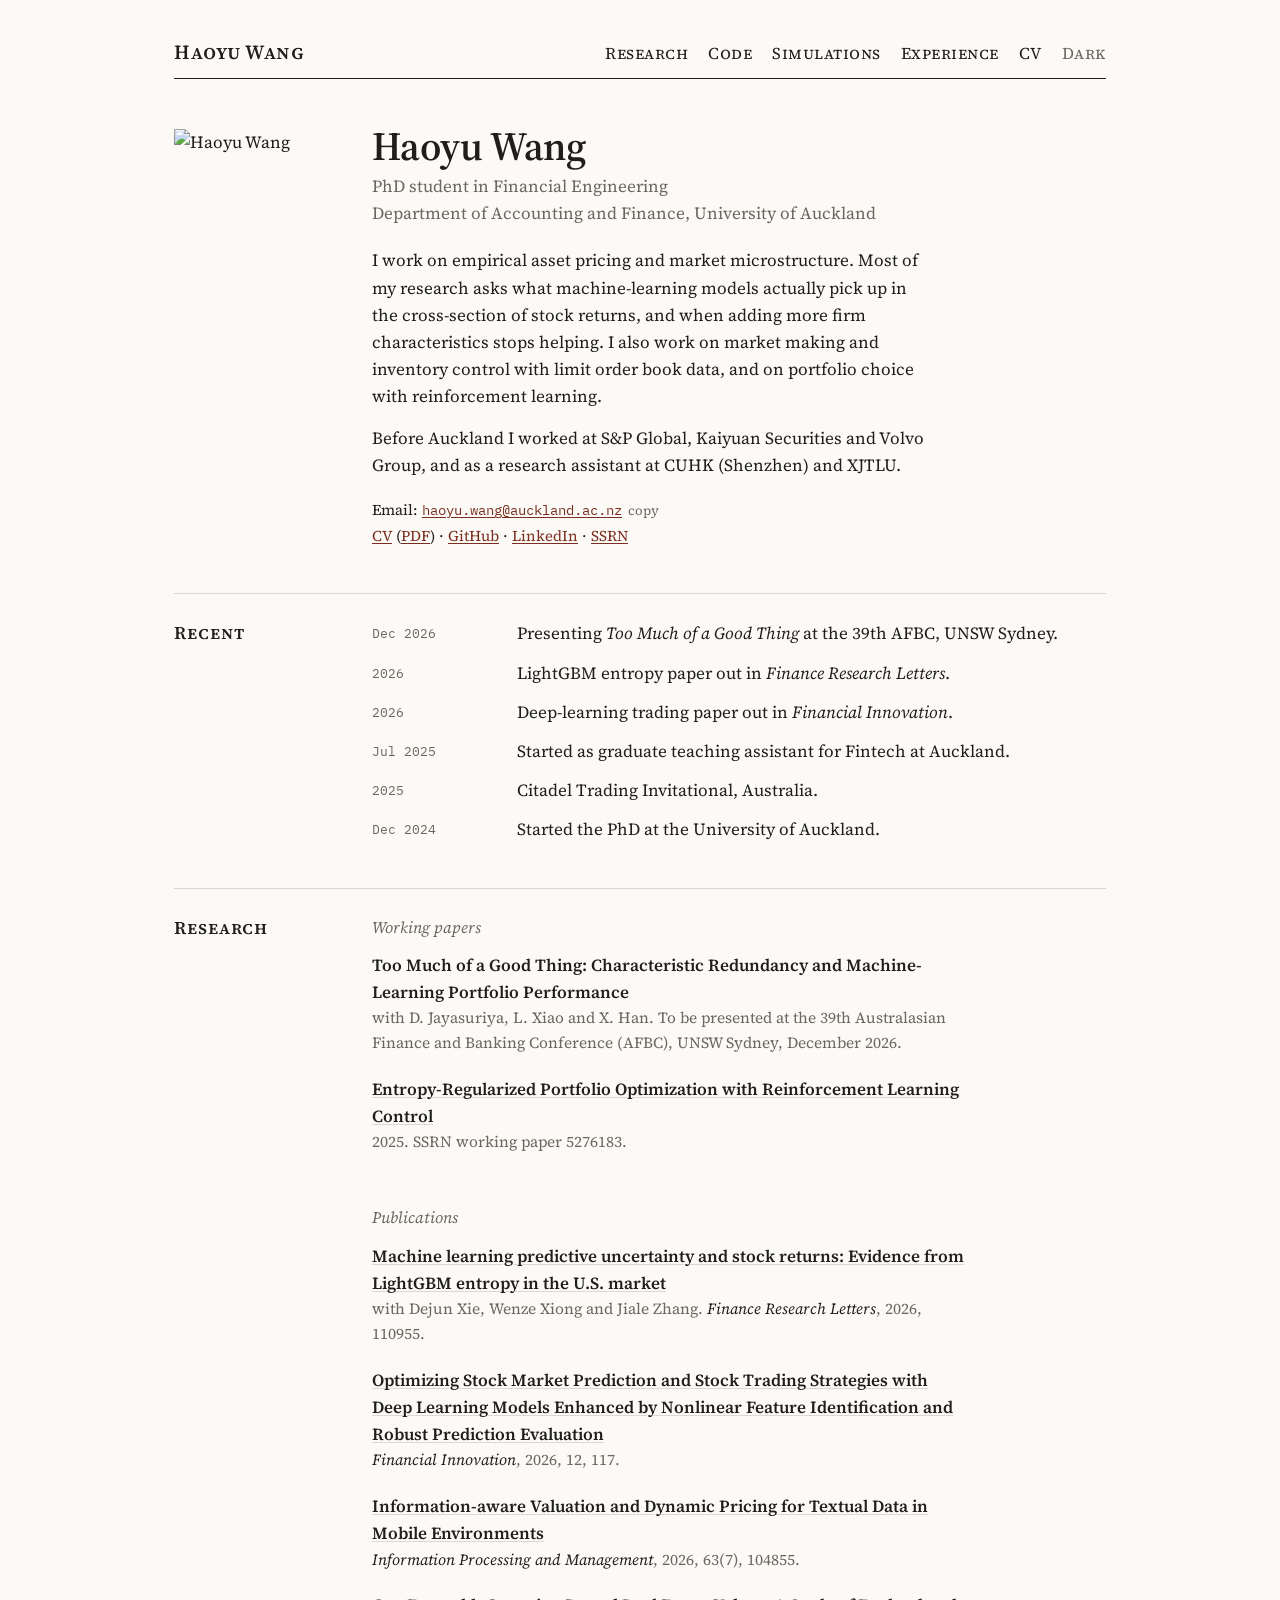
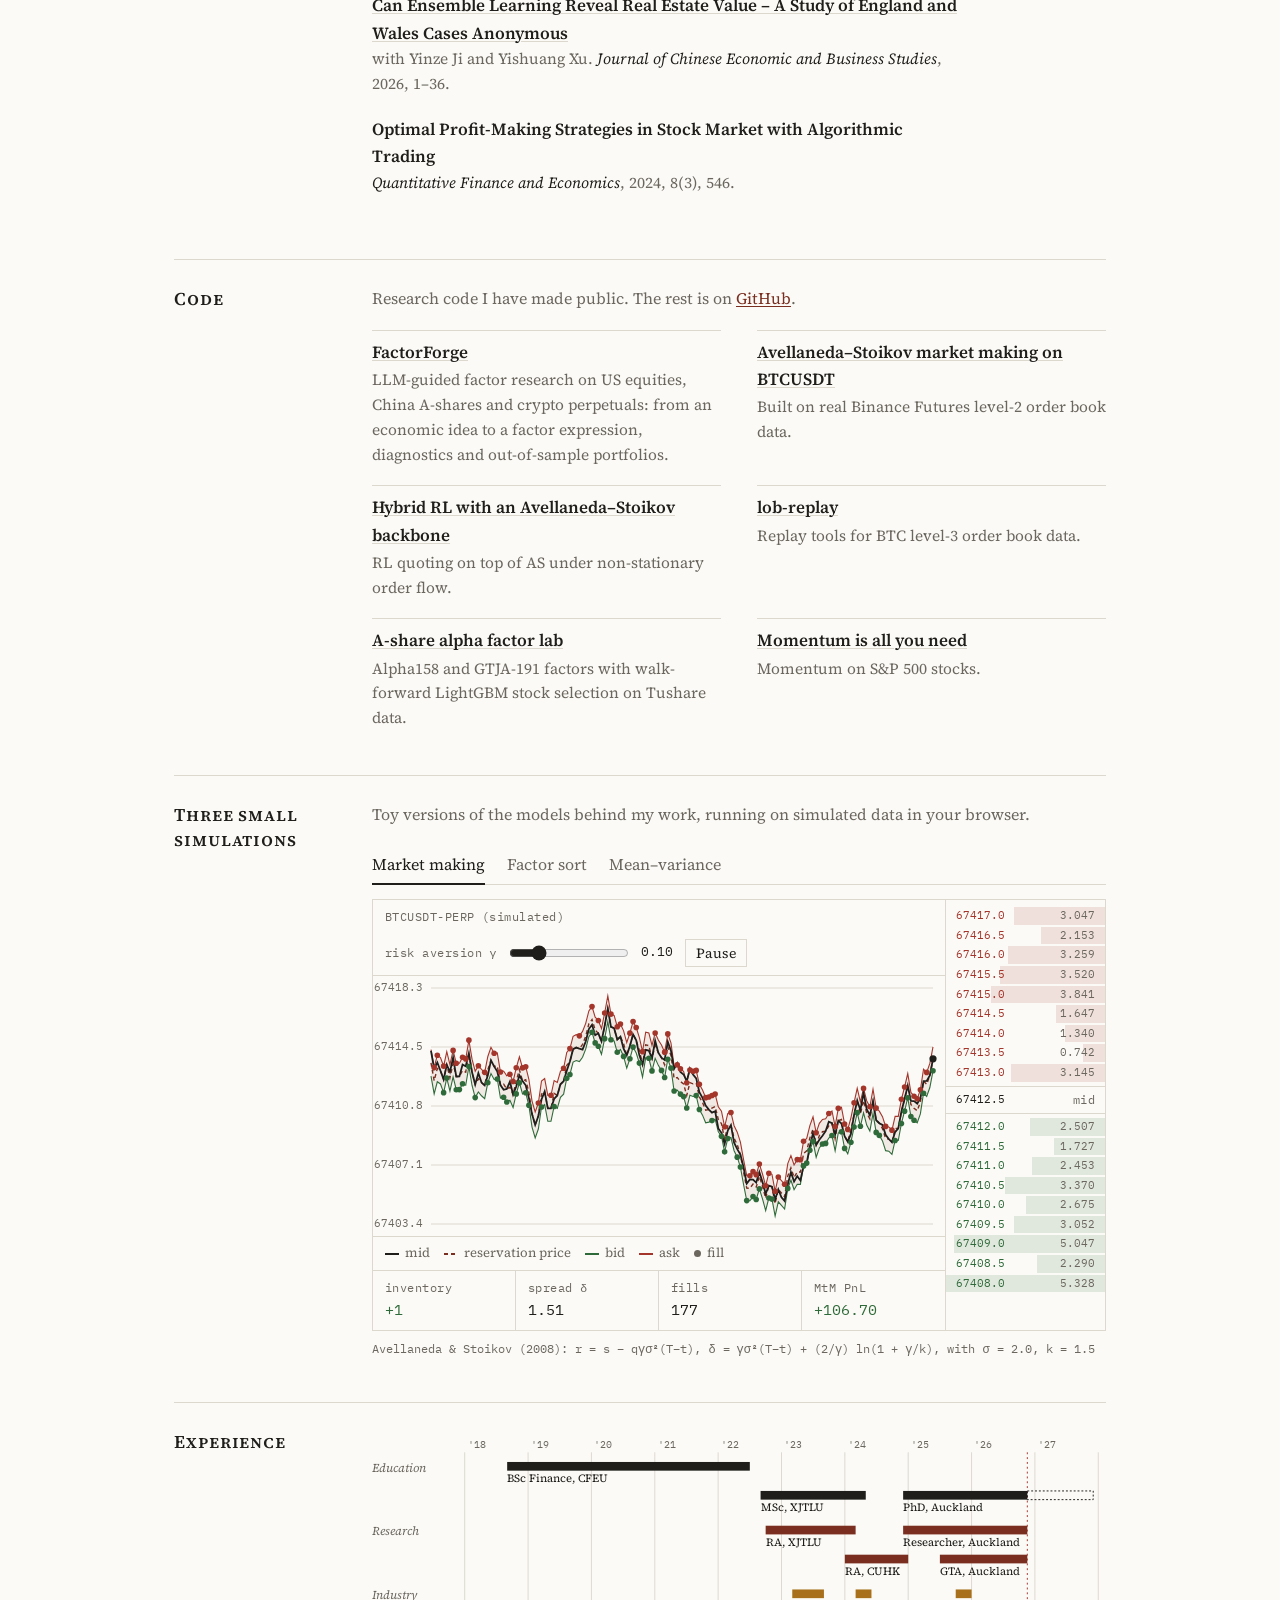
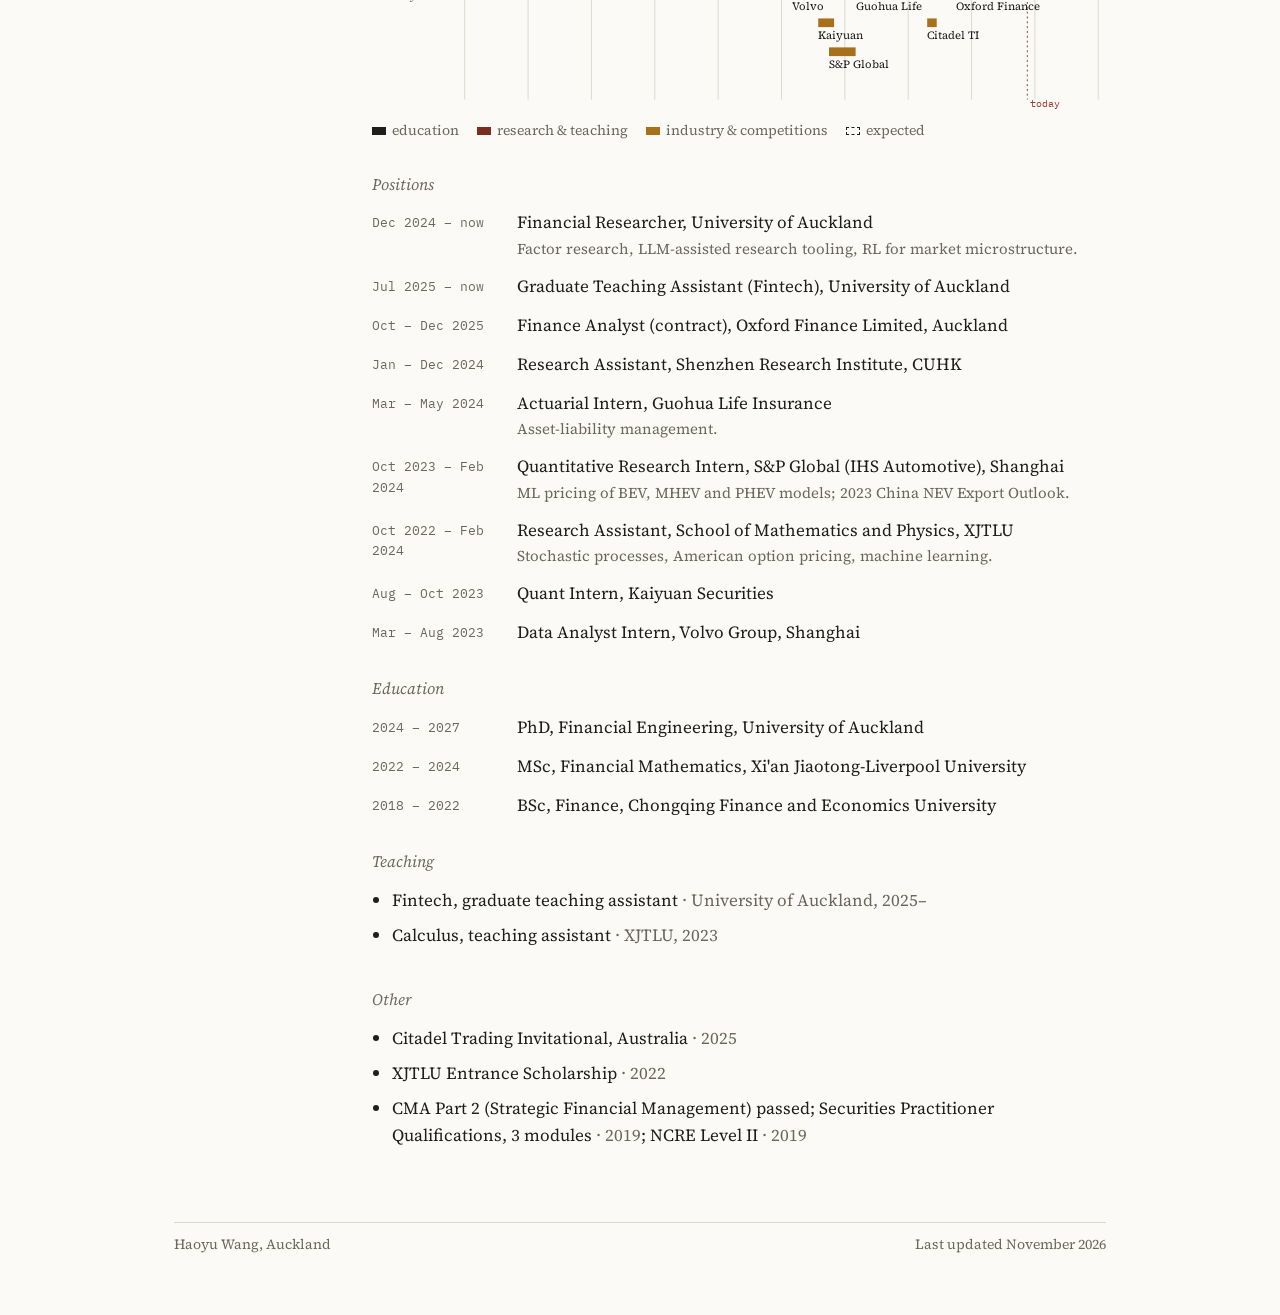
==== index.html @ 70a0cc82 "Margin-heading layout, Recent section and refined typography Co-Authored-By: Claude Opus 5.5 <norepl" ====
<!doctype html>
<html lang="en">
<head>
<meta charset="utf-8">
<meta name="viewport" content="width=device-width, initial-scale=1">
<title>Haoyu Wang</title>
<meta name="description" content="Haoyu Wang, PhD student in Financial Engineering at the University of Auckland. Machine-learning asset pricing, factor research, portfolio optimisation and market microstructure.">
<meta property="og:title" content="Haoyu Wang">
<meta property="og:description" content="PhD student in Financial Engineering, University of Auckland.">
<meta property="og:image" content="avatar.jpg">
<link rel="icon" href="avatar.jpg">
<link rel="preconnect" href="https://fonts.googleapis.com">
<link rel="stylesheet" href="https://fonts.googleapis.com/css2?family=Source+Serif+4:ital,opsz,wght@0,8..60,400;0,8..60,600;1,8..60,400&family=IBM+Plex+Mono:wght@400&display=swap">
<style>
:root{
  --bg:#fbfaf6; --paper:#fbfaf6; --ink:#1f1e1b; --muted:#6b675f; --rule:#dcd8ce;
  --link:#7a2e1f; --accent:#7a2e1f; --accent-soft:#f1e9e2; --warm:#a8701a;
  --pos:#2f6b3a; --neg:#a3352b; --heat0:#ece8df; --heat1:#c9b9a6; --panel:#f4f1ea;
  --serif:"Source Serif 4",Georgia,"Times New Roman",serif;
  --mono:"IBM Plex Mono",ui-monospace,Menlo,Consolas,monospace;
}
@media (prefers-color-scheme:dark){:root:not([data-theme="light"]){
  --bg:#1a1917; --paper:#1a1917; --ink:#e8e4da; --muted:#a19c91; --rule:#3a3732;
  --link:#e3a088; --accent:#e3a088; --accent-soft:#2c2420; --warm:#d9a85a;
  --pos:#8cc79a; --neg:#e58a7f; --heat0:#2a2824; --heat1:#5b4e43; --panel:#211f1c; color-scheme:dark}}
:root[data-theme="dark"]{
  --bg:#1a1917; --paper:#1a1917; --ink:#e8e4da; --muted:#a19c91; --rule:#3a3732;
  --link:#e3a088; --accent:#e3a088; --accent-soft:#2c2420; --warm:#d9a85a;
  --pos:#8cc79a; --neg:#e58a7f; --heat0:#2a2824; --heat1:#5b4e43; --panel:#211f1c; color-scheme:dark}

*{box-sizing:border-box}
html{-webkit-text-size-adjust:100%}
body{margin:0;background:var(--bg);color:var(--ink);font:17px/1.6 var(--serif)}
a{color:var(--link);text-decoration:underline;text-decoration-thickness:1px;text-underline-offset:2px}
a:hover{text-decoration-thickness:2px}
a:focus-visible,button:focus-visible,input:focus-visible{outline:2px solid var(--link);outline-offset:2px}
.page{max-width:980px;margin:0 auto;padding:36px 24px 60px}

/* two-column rhythm: heading in the left margin, content on the right */
.about,main>section{display:grid;grid-template-columns:150px minmax(0,1fr);column-gap:48px;align-items:start}
main>section>*{grid-column:2}
main>section>h2{grid-column:1;grid-row:1/span 40;position:sticky;top:24px}
main>section{margin-top:44px;padding-top:26px;border-top:1px solid var(--rule)}

/* header */
.mast{display:flex;justify-content:space-between;align-items:baseline;gap:16px;flex-wrap:wrap;border-bottom:1px solid var(--ink);padding-bottom:10px;font-variant:small-caps;letter-spacing:.03em}
.mast .name{font-size:20px;font-weight:600;color:var(--ink);text-decoration:none}
.mast nav{display:flex;gap:20px;flex-wrap:wrap;font-size:16.5px}
.mast nav a{color:var(--ink);text-decoration:none}
.mast nav a:hover{text-decoration:underline}
.mode{all:unset;cursor:pointer;font-size:16.5px;color:var(--muted)}
.mode:hover{color:var(--ink)}

/* about */
.about{margin-top:44px}
.about figure{margin:6px 0 0;grid-column:1;grid-row:1}
.about>div{grid-column:2}
.about h1{font-size:40px;font-weight:600;line-height:1.15;margin:0 0 4px;letter-spacing:-.005em}
.about .pos{margin:0 0 20px;color:var(--muted)}
.about p{margin:0 0 14px;max-width:62ch}
.about img{width:150px;height:186px;object-fit:cover;object-position:center 30%;display:block;filter:saturate(.9)}
.contact{font-size:15px;line-height:1.75;margin-top:18px}
.contact .mail{font-family:var(--mono);font-size:14px}
.copy{all:unset;cursor:pointer;font-size:13px;color:var(--muted);margin-left:6px}
.copy:hover{color:var(--ink);text-decoration:underline}

/* sections */
h2{font-size:18px;font-weight:600;font-variant:small-caps;letter-spacing:.05em;margin:0;line-height:1.4}
h3{font-size:16px;font-weight:400;margin:30px 0 12px;color:var(--muted);font-style:italic}
main>section>h2+h3{margin-top:0}

/* papers */
.papers{list-style:none;margin:0;padding:0}
.papers li{margin:0 0 20px;max-width:66ch}
.papers .ti{font-weight:600;color:var(--ink)}
.papers a.ti{text-decoration-color:var(--rule)}
.papers a.ti:hover{color:var(--link);text-decoration-color:currentColor}
.papers .meta{display:block;color:var(--muted);font-size:15.5px}
.papers .meta i{color:var(--ink)}

/* plain dated lists */
.dl{display:grid;grid-template-columns:125px minmax(0,1fr);column-gap:20px;row-gap:12px;margin:0}
.dl dt{font-family:var(--mono);font-size:13px;color:var(--muted);padding-top:4px}
.dl dd{margin:0}
.dl dd small{display:block;color:var(--muted);font-size:15px}

.plain{margin:0;padding-left:20px}
.plain li{margin-bottom:8px}
.plain li span{color:var(--muted)}
.repos{list-style:none;margin:0;padding:0;display:grid;grid-template-columns:repeat(2,minmax(0,1fr));gap:18px 36px}
.repos li{border-top:1px solid var(--rule);padding-top:8px}
.repos a{font-weight:600;color:var(--ink);text-decoration-color:var(--rule)}
.repos a:hover{color:var(--link);text-decoration-color:currentColor}
.repos span{display:block;color:var(--muted);font-size:15.5px;margin-top:2px}

/* demos */
.lead{margin:0 0 18px;color:var(--muted);font-size:16px}
.lbl{font-family:var(--mono);font-size:11.5px;letter-spacing:.04em;color:var(--muted)}
.mono{font-family:var(--mono);font-variant-numeric:tabular-nums}
.tabs{display:flex;gap:22px;margin-bottom:14px;border-bottom:1px solid var(--rule);flex-wrap:wrap}
.tabs button{all:unset;cursor:pointer;padding:6px 0;margin-bottom:-1px;font-size:16px;color:var(--muted);border-bottom:2px solid transparent}
.tabs button .lbl{display:none}
.tabs button[aria-selected="true"]{color:var(--ink);border-bottom-color:var(--ink)}
.tabs button:hover{color:var(--ink)}
.as{display:grid;grid-template-columns:minmax(0,1fr) 160px;border:1px solid var(--rule)}
.as.solo{grid-template-columns:minmax(0,1fr)}
.as-main{min-width:0;display:flex;flex-direction:column}
.as-top{display:flex;justify-content:space-between;align-items:center;gap:12px;flex-wrap:wrap;padding:8px 12px;border-bottom:1px solid var(--rule)}
.as-ctl{display:flex;align-items:center;gap:10px;flex-wrap:wrap}
.as-ctl input{accent-color:var(--ink);width:120px}
.as-ctl output{font-size:13px;min-width:34px}
.btn{all:unset;cursor:pointer;font-size:14px;padding:2px 10px;border:1px solid var(--rule)}
.btn:hover{border-color:var(--ink)}
#px,#mfc,#poc{display:block;width:100%;height:260px}
.as-key{display:flex;gap:14px;flex-wrap:wrap;padding:6px 12px;border-top:1px solid var(--rule);font-size:13px;color:var(--muted)}
.as-key i{display:inline-block;width:14px;height:2px;vertical-align:middle;margin-right:6px}
.as-key i.dash{background:repeating-linear-gradient(90deg,var(--accent) 0 4px,transparent 4px 7px)}
.as-key i.dot{width:7px;height:7px;border-radius:50%;background:var(--muted)}
.as-stats{display:grid;grid-template-columns:repeat(4,minmax(0,1fr));border-top:1px solid var(--rule)}
.as-stats div{padding:8px 12px;border-right:1px solid var(--rule);display:grid;gap:1px}
.as-stats div:last-child{border-right:0}
.as-stats b{font-size:15px;font-weight:400}
.as-book{border-left:1px solid var(--rule);font-family:var(--mono);font-size:11px;font-variant-numeric:tabular-nums;padding-block:6px}
.lvl{display:grid;grid-template-columns:1fr 1fr;padding:1px 10px;position:relative}
.lvl .bg{position:absolute;right:0;top:1px;bottom:1px;opacity:.13}
.lvl.a .p{color:var(--neg)}.lvl.a .bg{background:var(--neg)}
.lvl.b .p{color:var(--pos)}.lvl.b .bg{background:var(--pos)}
.lvl .p,.lvl .q{position:relative}.lvl .q{text-align:right;color:var(--muted)}
.bmid{display:flex;justify-content:space-between;padding:4px 10px;margin-block:3px;border-block:1px solid var(--rule)}
.wts{padding:10px;display:grid;gap:9px;align-content:start}
.wrow{display:grid;gap:3px}
.wrow .wl{display:flex;justify-content:space-between;font-size:11px}
.wrow .wl span:first-child{color:var(--muted)}
.wbar{position:relative;height:7px;background:var(--heat0)}
.wbar::before{content:"";position:absolute;left:50%;top:-2px;bottom:-2px;width:1px;background:var(--muted)}
.wbar i{position:absolute;top:0;bottom:0}
.as-eq{font-family:var(--mono);font-size:12px;color:var(--muted);margin:8px 0 0;overflow-x:auto;white-space:nowrap}

/* career timeline */
.tl-wrap{overflow-x:auto;margin:4px 0 0}
#gantt{display:block;width:100%;min-width:620px;height:auto}
#gantt text{font-family:var(--serif);font-size:12px;fill:var(--ink)}
#gantt .yr{font-family:var(--mono);font-size:10.5px;fill:var(--muted)}
#gantt .lane{font-size:12.5px;font-style:italic;fill:var(--muted)}
#gantt .bl{font-size:11.5px}
#gantt .g{stroke:var(--rule);stroke-width:1}
#gantt .now{stroke:var(--neg);stroke-width:1;stroke-dasharray:2 3}
#gantt .nowt{fill:var(--neg)}
#gantt .ant{fill:none;stroke:var(--ink);stroke-dasharray:2 2}
.tl-key{display:flex;gap:18px;flex-wrap:wrap;margin:6px 0 0;font-size:14px;color:var(--muted)}
.tl-key i{display:inline-block;width:14px;height:8px;margin-right:6px;vertical-align:0}
.tl-key i.ant{border:1px dashed var(--ink)}

footer{margin-top:64px;padding-top:10px;border-top:1px solid var(--rule);font-size:14px;color:var(--muted);display:flex;justify-content:space-between;gap:12px;flex-wrap:wrap}

@media (max-width:820px){
  .about,main>section{display:block}
  main>section>h2{position:static;margin-bottom:16px}
  .about{display:grid;grid-template-columns:minmax(0,1fr)}
  .about figure,.about>div{grid-column:1;grid-row:auto}
}
@media (max-width:640px){
  body{font-size:16.5px}
  .repos{grid-template-columns:minmax(0,1fr)}
  .page{padding:24px 16px 48px}
  .about{gap:18px;margin-top:28px}
  .about img{width:120px;height:146px}
  .about h1{font-size:31px}
  .dl{grid-template-columns:minmax(0,1fr);row-gap:2px}
  .dl dd{margin-bottom:12px}
  .as{grid-template-columns:minmax(0,1fr)}.as-book{display:none}
  .as-stats{grid-template-columns:repeat(2,minmax(0,1fr))}
  .as-stats div:nth-child(2){border-right:0}.as-stats div:nth-child(-n+2){border-bottom:1px solid var(--rule)}
  #px,#mfc,#poc{height:220px}
}
@media print{.mast nav,.mode,.copy,#demos{display:none}}
</style>
</head>
<body>
<div class="page">

<header class="mast">
  <a class="name" href="./">Haoyu Wang</a>
  <nav aria-label="Sections">
    <a href="#research">Research</a>
    <a href="#code">Code</a>
    <a href="#demos">Simulations</a>
    <a href="#experience">Experience</a>
    <a href="cv.html">CV</a>
    <button class="mode" id="theme-toggle" type="button">Dark</button>
  </nav>
</header>

<main>
<div class="about">
  <figure><img src="avatar.jpg" alt="Haoyu Wang" width="150" height="186"></figure>
  <div>
    <h1>Haoyu Wang</h1>
    <p class="pos">PhD student in Financial Engineering<br>Department of Accounting and Finance, University of Auckland</p>
    <p>I work on empirical asset pricing and market microstructure. Most of my research asks what machine-learning models actually pick up in the cross-section of stock returns, and when adding more firm characteristics stops helping. I also work on market making and inventory control with limit order book data, and on portfolio choice with reinforcement learning.</p>
    <p>Before Auckland I worked at S&amp;P Global, Kaiyuan Securities and Volvo Group, and as a research assistant at CUHK (Shenzhen) and XJTLU.</p>
    <div class="contact">
      Email: <a class="mail" id="mail" href="mailto:haoyu.wang@auckland.ac.nz">haoyu.wang@auckland.ac.nz</a><button class="copy" id="copy" type="button">copy</button><br>
      <a href="cv.html">CV</a> (<a href="Haoyu-Wang-CV.pdf">PDF</a>) &middot; <a href="https://github.com/Haoyu-tech">GitHub</a> &middot; <a href="https://www.linkedin.com/in/haoyu-wang-05a224350">LinkedIn</a> &middot; <a href="https://papers.ssrn.com/sol3/papers.cfm?abstract_id=5276183">SSRN</a>
    </div>
  </div>
</div>

<section id="recent">
  <h2>Recent</h2>
  <dl class="dl">
    <dt>Dec 2026</dt><dd>Presenting <i>Too Much of a Good Thing</i> at the 39th AFBC, UNSW Sydney.</dd>
    <dt>2026</dt><dd>LightGBM entropy paper out in <i>Finance Research Letters</i>.</dd>
    <dt>2026</dt><dd>Deep-learning trading paper out in <i>Financial Innovation</i>.</dd>
    <dt>Jul 2025</dt><dd>Started as graduate teaching assistant for Fintech at Auckland.</dd>
    <dt>2025</dt><dd>Citadel Trading Invitational, Australia.</dd>
    <dt>Dec 2024</dt><dd>Started the PhD at the University of Auckland.</dd>
  </dl>
</section>

<section id="research">
  <h2>Research</h2>

  <h3>Working papers</h3>
  <ul class="papers">
    <li><span class="ti">Too Much of a Good Thing: Characteristic Redundancy and Machine-Learning Portfolio Performance</span>
      <span class="meta">with D. Jayasuriya, L. Xiao and X. Han. To be presented at the 39th Australasian Finance and Banking Conference (AFBC), UNSW Sydney, December 2026.</span></li>
    <li><a class="ti" href="https://papers.ssrn.com/sol3/papers.cfm?abstract_id=5276183">Entropy-Regularized Portfolio Optimization with Reinforcement Learning Control</a>
      <span class="meta">2025. SSRN working paper 5276183.</span></li>
  </ul>

  <h3>Publications</h3>
  <ul class="papers">
    <li><a class="ti" href="https://doi.org/10.1016/j.frl.2026.110955">Machine learning predictive uncertainty and stock returns: Evidence from LightGBM entropy in the U.S. market</a>
      <span class="meta">with Dejun Xie, Wenze Xiong and Jiale Zhang. <i>Finance Research Letters</i>, 2026, 110955.</span></li>
    <li><a class="ti" href="https://doi.org/10.1186/s40854-026-00929-6">Optimizing Stock Market Prediction and Stock Trading Strategies with Deep Learning Models Enhanced by Nonlinear Feature Identification and Robust Prediction Evaluation</a>
      <span class="meta"><i>Financial Innovation</i>, 2026, 12, 117.</span></li>
    <li><a class="ti" href="https://doi.org/10.1016/j.ipm.2026.104855">Information-aware Valuation and Dynamic Pricing for Textual Data in Mobile Environments</a>
      <span class="meta"><i>Information Processing and Management</i>, 2026, 63(7), 104855.</span></li>
    <li><a class="ti" href="https://doi.org/10.1080/14765284.2026.2722767">Can Ensemble Learning Reveal Real Estate Value &ndash; A Study of England and Wales Cases Anonymous</a>
      <span class="meta">with Yinze Ji and Yishuang Xu. <i>Journal of Chinese Economic and Business Studies</i>, 2026, 1&ndash;36.</span></li>
    <li><span class="ti">Optimal Profit-Making Strategies in Stock Market with Algorithmic Trading</span>
      <span class="meta"><i>Quantitative Finance and Economics</i>, 2024, 8(3), 546.</span></li>
  </ul>
</section>

<section id="code">
  <h2>Code</h2>
  <p class="lead">Research code I have made public. The rest is on <a href="https://github.com/Haoyu-tech?tab=repositories">GitHub</a>.</p>
  <ul class="repos">
    <li><a href="https://github.com/Haoyu-tech/FactorForge-LLM-Factor-generation">FactorForge</a> <span>LLM-guided factor research on US equities, China A-shares and crypto perpetuals: from an economic idea to a factor expression, diagnostics and out-of-sample portfolios.</span></li>
    <li><a href="https://github.com/Haoyu-tech/An-Avellaneda-Stoikov-market-making-research-project-built-on-real-Binance-Futures-BTCUSDT-L2-data.">Avellaneda&ndash;Stoikov market making on BTCUSDT</a> <span>Built on real Binance Futures level-2 order book data.</span></li>
    <li><a href="https://github.com/Haoyu-tech/Hybrid-Reinforcement-Learning-with-an-Avellaneda--Stoikov-Backbone">Hybrid RL with an Avellaneda&ndash;Stoikov backbone</a> <span>RL quoting on top of AS under non-stationary order flow.</span></li>
    <li><a href="https://github.com/Haoyu-tech/lob-replay">lob-replay</a> <span>Replay tools for BTC level-3 order book data.</span></li>
    <li><a href="https://github.com/Haoyu-tech/astock-alpha-factor-lab">A-share alpha factor lab</a> <span>Alpha158 and GTJA-191 factors with walk-forward LightGBM stock selection on Tushare data.</span></li>
    <li><a href="https://github.com/Haoyu-tech/Momentum-is-all-you-need">Momentum is all you need</a> <span>Momentum on S&amp;P 500 stocks.</span></li>
  </ul>
</section>

<section id="demos">
  <h2>Three small simulations</h2>
  <p class="lead">Toy versions of the models behind my work, running on simulated data in your browser.</p>
  <div class="tabs" role="tablist" aria-label="Simulations">
    <button role="tab" id="tab-hf" aria-controls="tp-hf" aria-selected="true" type="button"><span class="lbl">HF</span>Market making</button>
    <button role="tab" id="tab-mf" aria-controls="tp-mf" aria-selected="false" type="button"><span class="lbl">MF</span>Factor sort</button>
    <button role="tab" id="tab-po" aria-controls="tp-po" aria-selected="false" type="button"><span class="lbl">PO</span>Mean&ndash;variance</button>
  </div>

  <div class="tabpane" id="tp-hf" role="tabpanel" aria-labelledby="tab-hf">
    <div class="as">
      <div class="as-main">
        <div class="as-top">
          <span class="lbl">BTCUSDT-PERP (simulated)</span>
          <div class="as-ctl">
            <label for="gam" class="lbl">risk aversion &gamma;</label>
            <input type="range" id="gam" min="0.02" max="0.4" step="0.01" value="0.10">
            <output id="gamv" class="mono">0.10</output>
            <button class="btn" id="pause" type="button">Pause</button>
          </div>
        </div>
        <canvas id="px" aria-label="Simulated mid price with reservation price and bid and ask quotes"></canvas>
        <div class="as-key">
          <span><i style="background:var(--ink)"></i>mid</span>
          <span><i class="dash"></i>reservation price</span>
          <span><i style="background:var(--pos)"></i>bid</span>
          <span><i style="background:var(--neg)"></i>ask</span>
          <span><i class="dot"></i>fill</span>
        </div>
        <div class="as-stats">
          <div><span class="lbl">inventory</span><b class="mono" id="sq">0</b></div>
          <div><span class="lbl">spread &delta;</span><b class="mono" id="ss">0.00</b></div>
          <div><span class="lbl">fills</span><b class="mono" id="sf">0</b></div>
          <div><span class="lbl">MtM PnL</span><b class="mono" id="sp">0.00</b></div>
        </div>
      </div>
      <div class="as-book" id="book" aria-label="Simulated order book"></div>
    </div>
    <p class="as-eq">Avellaneda &amp; Stoikov (2008): r = s &minus; q&gamma;&sigma;&sup2;(T&minus;t), &delta; = &gamma;&sigma;&sup2;(T&minus;t) + (2/&gamma;) ln(1 + &gamma;/k), with &sigma; = 2.0, k = 1.5</p>
  </div>

  <div class="tabpane" id="tp-mf" role="tabpanel" aria-labelledby="tab-mf" hidden>
    <div class="as solo">
      <div class="as-main">
        <div class="as-top">
          <span class="lbl">monthly quintile sort, 20 years (simulated)</span>
          <div class="as-ctl">
            <label for="ic" class="lbl">signal IC</label>
            <input type="range" id="ic" min="0" max="0.10" step="0.005" value="0.04">
            <output id="icv" class="mono">0.040</output>
            <button class="btn" id="resim" type="button">Redraw</button>
          </div>
        </div>
        <canvas id="mfc" aria-label="Cumulative returns of five quintile portfolios and the long-short spread"></canvas>
        <div class="as-key" id="mfkey"></div>
        <div class="as-stats">
          <div><span class="lbl">L/S ann. return</span><b class="mono" id="m1">&ndash;</b></div>
          <div><span class="lbl">L/S Sharpe</span><b class="mono" id="m2">&ndash;</b></div>
          <div><span class="lbl">L/S max DD</span><b class="mono" id="m3">&ndash;</b></div>
          <div><span class="lbl">monotone</span><b class="mono" id="m4">&ndash;</b></div>
        </div>
      </div>
    </div>
    <p class="as-eq">Sort on the signal each month, long Q5, short Q1, rebalance monthly.</p>
  </div>

  <div class="tabpane" id="tp-po" role="tabpanel" aria-labelledby="tab-po" hidden>
    <div class="as">
      <div class="as-main">
        <div class="as-top">
          <span class="lbl">six assets, illustrative inputs</span>
          <div class="as-ctl">
            <label for="lam" class="lbl">risk aversion &lambda;</label>
            <input type="range" id="lam" min="1" max="20" step="0.5" value="5">
            <output id="lamv" class="mono">5.0</output>
          </div>
        </div>
        <canvas id="poc" aria-label="Efficient frontier, random portfolios, minimum-variance, tangency and chosen portfolio"></canvas>
        <div class="as-key">
          <span><i class="dot" style="background:var(--heat1)"></i>random long-only</span>
          <span><i style="background:var(--accent)"></i>frontier</span>
          <span><i class="dash"></i>CML</span>
          <span><i class="dot" style="background:var(--ink)"></i>GMV</span>
          <span><i class="dot" style="background:var(--pos)"></i>max Sharpe</span>
          <span><i class="dot" style="background:var(--warm)"></i>chosen &lambda;</span>
        </div>
        <div class="as-stats">
          <div><span class="lbl">exp. return</span><b class="mono" id="p1">&ndash;</b></div>
          <div><span class="lbl">volatility</span><b class="mono" id="p2">&ndash;</b></div>
          <div><span class="lbl">Sharpe (rf 2%)</span><b class="mono" id="p3">&ndash;</b></div>
          <div><span class="lbl">gross lev.</span><b class="mono" id="p4">&ndash;</b></div>
        </div>
      </div>
      <div class="as-book wts" id="wts" aria-label="Portfolio weights"></div>
    </div>
    <p class="as-eq">max w&prime;&mu; &minus; (&lambda;/2) w&prime;&Sigma;w subject to 1&prime;w = 1</p>
  </div>
</section>

<section id="experience">
  <h2>Experience</h2>
  <div class="tl-wrap"><svg id="gantt" viewBox="0 0 760 290" role="img" aria-label="Timeline of education, research and industry positions, 2018 to 2027"></svg></div>
  <p class="tl-key"><span><i style="background:var(--ink)"></i>education</span><span><i style="background:var(--accent)"></i>research &amp; teaching</span><span><i style="background:var(--warm)"></i>industry &amp; competitions</span><span><i class="ant"></i>expected</span></p>
  <script>
  (function(){
    var svg=document.getElementById('gantt'),NS='http://www.w3.org/2000/svg';
    var x0=96,x1=752,top=26,Y0=2018,Y1=2028,NOW=2026.88;
    var X=function(y){return x0+(x1-x0)*(y-Y0)/(Y1-Y0)};
    var lanes=[
      ['Education','var(--ink)',[
        [[2018.67,2022.5,'BSc Finance, CFEU']],
        [[2022.67,2024.33,'MSc, XJTLU'],[2024.92,NOW,'PhD, Auckland'],[NOW,2027.92,'',1]]]],
      ['Research','var(--accent)',[
        [[2022.75,2024.17,'RA, XJTLU'],[2024.92,NOW,'Researcher, Auckland']],
        [[2024.0,2025.0,'RA, CUHK'],[2025.5,NOW,'GTA, Auckland']]]],
      ['Industry','var(--warm)',[
        [[2023.17,2023.67,'Volvo'],[2024.17,2024.42,'Guohua Life'],[2025.75,2026.0,'Oxford Finance']],
        [[2023.58,2023.83,'Kaiyuan'],[2025.3,2025.45,'Citadel TI']],
        [[2023.75,2024.17,'S&P Global']]]]
    ];
    function el(t,a,txt){var e=document.createElementNS(NS,t);for(var k in a)e.setAttribute(k,a[k]);if(txt)e.textContent=txt;svg.appendChild(e);return e}
    var bottom=284;
    for(var y=Y0;y<=Y1;y++){el('line',{x1:X(y),x2:X(y),y1:top-6,y2:bottom-8,'class':'g'});if(y<Y1)el('text',{x:X(y)+3,y:top-10,'class':'yr'},"'"+String(y).slice(2))}
    el('line',{x1:X(NOW),x2:X(NOW),y1:top-6,y2:bottom-8,'class':'now'});
    el('text',{x:X(NOW)+3,y:bottom,'class':'yr nowt'},'today');
    var row=top,rh=24,bh=9;
    lanes.forEach(function(l){
      el('text',{x:0,y:row+14,'class':'lane'},l[0]);
      l[2].forEach(function(r){
        r.forEach(function(b){
          var w=Math.max(4,X(b[1])-X(b[0]));
          if(b[3])el('rect',{x:X(b[0]),y:row+4,width:w,height:bh,'class':'ant'});
          else el('rect',{x:X(b[0]),y:row+4,width:w,height:bh,style:'fill:'+l[1]});
          if(b[2])el('text',{x:X(b[0]),y:row+bh+16,'class':'bl'},b[2]);
        });
        row+=rh+6;
      });
      row+=6;
    });
    var w=svg.parentNode;w.scrollLeft=w.scrollWidth;
  })();
  </script>
  <h3>Positions</h3>
  <dl class="dl">
    <dt>Dec 2024 &ndash; now</dt><dd>Financial Researcher, University of Auckland<small>Factor research, LLM-assisted research tooling, RL for market microstructure.</small></dd>
    <dt>Jul 2025 &ndash; now</dt><dd>Graduate Teaching Assistant (Fintech), University of Auckland</dd>
    <dt>Oct &ndash; Dec 2025</dt><dd>Finance Analyst (contract), Oxford Finance Limited, Auckland</dd>
    <dt>Jan &ndash; Dec 2024</dt><dd>Research Assistant, Shenzhen Research Institute, CUHK</dd>
    <dt>Mar &ndash; May 2024</dt><dd>Actuarial Intern, Guohua Life Insurance<small>Asset-liability management.</small></dd>
    <dt>Oct 2023 &ndash; Feb 2024</dt><dd>Quantitative Research Intern, S&amp;P Global (IHS Automotive), Shanghai<small>ML pricing of BEV, MHEV and PHEV models; 2023 China NEV Export Outlook.</small></dd>
    <dt>Oct 2022 &ndash; Feb 2024</dt><dd>Research Assistant, School of Mathematics and Physics, XJTLU<small>Stochastic processes, American option pricing, machine learning.</small></dd>
    <dt>Aug &ndash; Oct 2023</dt><dd>Quant Intern, Kaiyuan Securities</dd>
    <dt>Mar &ndash; Aug 2023</dt><dd>Data Analyst Intern, Volvo Group, Shanghai</dd>
  </dl>

  <h3>Education</h3>
  <dl class="dl">
    <dt>2024 &ndash; 2027</dt><dd>PhD, Financial Engineering, University of Auckland</dd>
    <dt>2022 &ndash; 2024</dt><dd>MSc, Financial Mathematics, Xi'an Jiaotong-Liverpool University</dd>
    <dt>2018 &ndash; 2022</dt><dd>BSc, Finance, Chongqing Finance and Economics University</dd>
  </dl>

  <h3>Teaching</h3>
  <ul class="plain">
    <li>Fintech, graduate teaching assistant <span>&middot; University of Auckland, 2025&ndash;</span></li>
    <li>Calculus, teaching assistant <span>&middot; XJTLU, 2023</span></li>
  </ul>

  <h3>Other</h3>
  <ul class="plain">
    <li>Citadel Trading Invitational, Australia <span>&middot; 2025</span></li>
    <li>XJTLU Entrance Scholarship <span>&middot; 2022</span></li>
    <li>CMA Part 2 (Strategic Financial Management) passed; Securities Practitioner Qualifications, 3 modules <span>&middot; 2019</span>; NCRE Level II <span>&middot; 2019</span></li>
  </ul>
</section>
</main>

<footer><span>Haoyu Wang, Auckland</span><span>Last updated November 2026</span></footer>
</div>

<script>
(function(){
  var root=document.documentElement,b=document.getElementById('theme-toggle'),saved;
  try{saved=localStorage.getItem('haoyu-theme')}catch(e){}
  function apply(m){root.dataset.theme=m;b.textContent=m==='dark'?'Light':'Dark';b.setAttribute('aria-label','Switch to '+(m==='dark'?'light':'dark')+' mode')}
  apply(saved==='dark'||saved==='light'?saved:(matchMedia('(prefers-color-scheme: dark)').matches?'dark':'light'));
  b.addEventListener('click',function(){var n=root.dataset.theme==='dark'?'light':'dark';apply(n);try{localStorage.setItem('haoyu-theme',n)}catch(e){}});
})();
</script>
<script>
(function(){
  /* ---------- Avellaneda–Stoikov demo ---------- */
  (function(){
    const cv=document.getElementById('px'),ctx=cv.getContext('2d');
    const root=document.documentElement;
    const tok=n=>getComputedStyle(root).getPropertyValue(n).trim();
    const reduce=matchMedia('(prefers-reduced-motion: reduce)').matches;
    const N=160,sigma=2.0,k=1.5,tick=0.5;
    let gamma=0.10,mid=[],r=[],b=[],a=[],fills=[],q=0,cash=0,nf=0,t=0,s=67420.5,last={delta:0},paused=false;
    function step(){
      s+=(Math.random()-0.5)*sigma*1.2;
      const tau=1-((t%400)/400);
      const res=s-q*gamma*sigma*sigma*tau;
      const delta=gamma*sigma*sigma*tau+(2/gamma)*Math.log(1+gamma/k);
      const bid=res-delta/2,ask=res+delta/2;
      if(Math.random()<0.9*Math.exp(-k*Math.max(0,s-bid)/2)){q++;cash-=bid;nf++;fills.push({i:t,p:bid,side:'b'})}
      if(Math.random()<0.9*Math.exp(-k*Math.max(0,ask-s)/2)){q--;cash+=ask;nf++;fills.push({i:t,p:ask,side:'a'})}
      mid.push(s);r.push(res);b.push(bid);a.push(ask);
      if(mid.length>N){mid.shift();r.shift();b.shift();a.shift()}
      fills=fills.filter(f=>t-f.i<N);t++;last={delta};
    }
    function size(){const d=devicePixelRatio||1;cv.width=cv.clientWidth*d;cv.height=cv.clientHeight*d;ctx.setTransform(d,0,0,d,0,0)}
    function draw(){
      const C={ink:tok('--ink'),muted:tok('--muted'),rule:tok('--rule'),acc:tok('--accent'),pos:tok('--pos'),neg:tok('--neg')};
      const w=cv.clientWidth,h=cv.clientHeight,pl=58,pr=12,pt=12,pb=12;
      ctx.clearRect(0,0,w,h);
      const all=b.concat(a);const lo=Math.min(...all)-0.5,hi=Math.max(...all)+0.5;
      const X=i=>pl+(w-pl-pr)*i/(N-1),Y=v=>h-pb-(h-pt-pb)*(v-lo)/(hi-lo);
      ctx.font='10.5px "IBM Plex Mono",monospace';ctx.textAlign='right';ctx.textBaseline='middle';
      for(let g=0;g<=4;g++){const v=lo+(hi-lo)*g/4,y=Y(v);ctx.strokeStyle=C.rule;ctx.lineWidth=1;ctx.beginPath();ctx.moveTo(pl,y);ctx.lineTo(w-pr,y);ctx.stroke();ctx.fillStyle=C.muted;ctx.fillText(v.toFixed(1),pl-8,y)}
      const off=N-mid.length;
      ctx.beginPath();b.forEach((v,i)=>{const x=X(i+off),y=Y(v);i?ctx.lineTo(x,y):ctx.moveTo(x,y)});
      for(let i=a.length-1;i>=0;i--)ctx.lineTo(X(i+off),Y(a[i]));
      ctx.closePath();ctx.globalAlpha=.08;ctx.fillStyle=C.acc;ctx.fill();ctx.globalAlpha=1;
      const line=(arr,col,wd,dash)=>{ctx.beginPath();ctx.setLineDash(dash||[]);ctx.strokeStyle=col;ctx.lineWidth=wd;arr.forEach((v,i)=>{const x=X(i+off),y=Y(v);i?ctx.lineTo(x,y):ctx.moveTo(x,y)});ctx.stroke();ctx.setLineDash([])};
      line(b,C.pos,1.1);line(a,C.neg,1.1);line(r,C.acc,1.4,[4,3]);line(mid,C.ink,1.8);
      const start=t-mid.length;
      fills.forEach(f=>{const i=f.i-start;if(i<0)return;ctx.fillStyle=f.side==='b'?C.pos:C.neg;ctx.beginPath();ctx.arc(X(i+off),Y(f.p),2.8,0,7);ctx.fill()});
      ctx.fillStyle=C.ink;ctx.beginPath();ctx.arc(X(N-1),Y(mid[mid.length-1]),3.6,0,7);ctx.fill();
      const el=id=>document.getElementById(id);
      el('sq').textContent=(q>0?'+':'')+q;el('sq').style.color=q>0?C.pos:q<0?C.neg:C.ink;
      el('ss').textContent=last.delta.toFixed(2);el('sf').textContent=nf;
      const pnl=cash+q*mid[mid.length-1];el('sp').textContent=(pnl>=0?'+':'')+pnl.toFixed(2);el('sp').style.color=pnl>=0?C.pos:C.neg;
    }
    const book=document.getElementById('book');
    function drawBook(){
      const m=Math.round(mid[mid.length-1]/tick)*tick,L=9,rows=[];
      for(let i=L;i>=1;i--)rows.push(['a',m+i*tick,+(Math.random()*3.5+0.25*i).toFixed(3)]);
      const bv=[];for(let i=1;i<=L;i++)bv.push(['b',m-i*tick,+(Math.random()*3.5+0.25*i).toFixed(3)]);
      const mx=Math.max(...rows.concat(bv).map(x=>x[2]));
      const row=x=>`<div class="lvl ${x[0]}"><span class="bg" style="width:${(x[2]/mx*100).toFixed(0)}%"></span><span class="p">${x[1].toFixed(1)}</span><span class="q">${x[2].toFixed(3)}</span></div>`;
      book.innerHTML=rows.map(row).join('')+`<div class="bmid"><span>${m.toFixed(1)}</span><span class="lbl">mid</span></div>`+bv.map(row).join('');
    }
    for(let i=0;i<N;i++)step();
    size();draw();drawBook();
    addEventListener('resize',()=>{size();draw()});
    window.labRedraw=window.labRedraw||{};window.labRedraw.hf=()=>{size();draw()};
    matchMedia('(prefers-color-scheme: dark)').addEventListener('change',draw);
    new MutationObserver(draw).observe(root,{attributes:true,attributeFilter:['data-theme']});
    const g=document.getElementById('gam'),gv=document.getElementById('gamv');
    g.addEventListener('input',()=>{gamma=+g.value;gv.textContent=gamma.toFixed(2);if(paused||reduce){mid=[];r=[];b=[];a=[];fills=[];for(let i=0;i<N;i++)step();draw();drawBook()}});
    const pb=document.getElementById('pause');
    pb.addEventListener('click',()=>{paused=!paused;pb.textContent=paused?'Resume':'Pause'});
    if(reduce){paused=true;pb.textContent='Resume'}
    let n=0;setInterval(()=>{if(paused)return;step();draw();if(++n%3===0)drawBook()},180);
  })();

  /* ---------- shared helpers ---------- */
  const ROOT=document.documentElement;
  const TOK=n=>getComputedStyle(ROOT).getPropertyValue(n).trim();
  const REDUCE=matchMedia('(prefers-reduced-motion: reduce)').matches;
  const RN=()=>{let u=0,v=0;while(!u)u=Math.random();while(!v)v=Math.random();return Math.sqrt(-2*Math.log(u))*Math.cos(2*Math.PI*v)};
  const fit=cv=>{const c=cv.getContext('2d'),d=devicePixelRatio||1;cv.width=Math.max(1,cv.clientWidth*d);cv.height=Math.max(1,cv.clientHeight*d);c.setTransform(d,0,0,d,0,0);return c};
  const onTheme=fn=>{matchMedia('(prefers-color-scheme: dark)').addEventListener('change',fn);new MutationObserver(fn).observe(ROOT,{attributes:true,attributeFilter:['data-theme']})};
  const pct=(x,d=1)=>(x>=0?'+':'')+(x*100).toFixed(d)+'%';
  window.labRedraw=window.labRedraw||{};

  /* ---------- Cross-sectional factor (mid/low frequency) ---------- */
  (function(){
    const cv=document.getElementById('mfc');let ctx=fit(cv);
    const M=240;let ic=0.04,Q=[],LS=[],shown=0;
    function sim(){
      Q=[[],[],[],[],[]];LS=[];
      for(let t=0;t<M;t++){
        const m=0.007+0.045*RN(),f=ic*0.12+0.03*RN(),rs=[];
        for(let q=0;q<5;q++)rs.push(m+(q-2)/4*f+0.008*RN());
        rs.forEach((r,q)=>Q[q].push(r));LS.push(rs[4]-rs[0]);
      }
      shown=REDUCE?M:12;
    }
    const grow=arr=>{let g=1;const o=[1];for(let i=0;i<shown;i++){g*=1+arr[i];o.push(g)}return o};
    function draw(){
      const C={ink:TOK('--ink'),muted:TOK('--muted'),rule:TOK('--rule'),acc:TOK('--accent'),warm:TOK('--warm')};
      const w=cv.clientWidth,h=cv.clientHeight,pl=50,pr=14,pt=14,pb=26;if(!w)return;
      ctx.clearRect(0,0,w,h);
      const G=Q.map(grow),GL=grow(LS);
      const all=G.flat().concat(GL);const lo=Math.log(Math.min(...all)*0.95),hi=Math.log(Math.max(...all)*1.05);
      const X=i=>pl+(w-pl-pr)*i/M,Y=v=>h-pb-(h-pt-pb)*(Math.log(v)-lo)/(hi-lo);
      ctx.font='10.5px "IBM Plex Mono",monospace';ctx.lineWidth=1;
      ctx.textAlign='right';ctx.textBaseline='middle';
      [0.25,0.5,1,2,4,8,16].forEach(v=>{const lv=Math.log(v);if(lv<lo||lv>hi)return;const y=Y(v);ctx.strokeStyle=C.rule;ctx.beginPath();ctx.moveTo(pl,y);ctx.lineTo(w-pr,y);ctx.stroke();ctx.fillStyle=C.muted;ctx.fillText('$'+v,pl-8,y)});
      ctx.textAlign='center';ctx.textBaseline='top';
      for(let yr=0;yr<=20;yr+=5){const x=X(yr*12);ctx.fillStyle=C.muted;ctx.fillText('Y'+yr,x,h-pb+8)}
      const line=(arr,col,wd,al)=>{ctx.globalAlpha=al;ctx.strokeStyle=col;ctx.lineWidth=wd;ctx.beginPath();arr.forEach((v,i)=>{i?ctx.lineTo(X(i),Y(v)):ctx.moveTo(X(i),Y(v))});ctx.stroke();ctx.globalAlpha=1};
      G.forEach((g,q)=>line(g,C.acc,1.3,0.22+q*0.18));
      line(GL,C.warm,2.4,1);
      const e=GL[GL.length-1];ctx.fillStyle=C.warm;ctx.beginPath();ctx.arc(X(shown),Y(e),3.6,0,7);ctx.fill();
      // stats
      const ls=LS.slice(0,shown),mu=ls.reduce((s,x)=>s+x,0)/ls.length,sd=Math.sqrt(ls.reduce((s,x)=>s+(x-mu)*(x-mu),0)/Math.max(1,ls.length-1));
      let pk=1,dd=0;GL.forEach(v=>{pk=Math.max(pk,v);dd=Math.min(dd,v/pk-1)});
      const ann=G.map(g=>Math.pow(g[g.length-1],12/Math.max(1,shown))-1);
      let mono=0;for(let q=1;q<5;q++)if(ann[q]>ann[q-1])mono++;
      const el=id=>document.getElementById(id);
      el('m1').textContent=pct(Math.pow(e,12/Math.max(1,shown))-1);
      el('m2').textContent=(sd>0?mu/sd*Math.sqrt(12):0).toFixed(2);
      el('m3').textContent=(dd*100).toFixed(1)+'%';
      el('m4').textContent=mono+' / 4 steps';
    }
    document.getElementById('mfkey').innerHTML=[1,2,3,4,5].map(q=>`<span><i style="background:var(--accent);opacity:${(0.22+(q-1)*0.18).toFixed(2)}"></i>Q${q}</span>`).join('')+'<span><i style="background:var(--warm);height:3px"></i>Long–short Q5 − Q1</span>';
    sim();draw();
    const s=document.getElementById('ic'),sv=document.getElementById('icv');
    s.addEventListener('input',()=>{ic=+s.value;sv.textContent=ic.toFixed(3);sim();draw()});
    document.getElementById('resim').addEventListener('click',()=>{sim();draw()});
    addEventListener('resize',()=>{ctx=fit(cv);draw()});onTheme(draw);
    window.labRedraw.mf=()=>{ctx=fit(cv);draw()};
    setInterval(()=>{if(shown<M&&cv.clientWidth){shown=Math.min(M,shown+2);draw()}},50);
  })();

  /* ---------- Mean–variance portfolio optimization ---------- */
  (function(){
    const cv=document.getElementById('poc');let ctx=fit(cv);
    const names=['US equity','Intl equity','EM equity','UST 10Y','IG credit','Gold'];
    const mu=[.08,.07,.09,.035,.045,.05],sd=[.16,.17,.22,.07,.08,.15],rf=.02;
    const R=[[1,.8,.7,-.2,.3,.05],[.8,1,.75,-.15,.3,.1],[.7,.75,1,-.1,.35,.15],[-.2,-.15,-.1,1,.6,.2],[.3,.3,.35,.6,1,.15],[.05,.1,.15,.2,.15,1]];
    const n=6,S=R.map((r,i)=>r.map((c,j)=>c*sd[i]*sd[j]));
    function inv(A){const m=A.length,M=A.map((r,i)=>r.concat(Array.from({length:m},(_,j)=>+(i===j))));
      for(let c=0;c<m;c++){let p=c;for(let r=c+1;r<m;r++)if(Math.abs(M[r][c])>Math.abs(M[p][c]))p=r;[M[c],M[p]]=[M[p],M[c]];
        const d=M[c][c];for(let j=0;j<2*m;j++)M[c][j]/=d;
        for(let r=0;r<m;r++)if(r!==c){const f=M[r][c];for(let j=0;j<2*m;j++)M[r][j]-=f*M[c][j]}}
      return M.map(r=>r.slice(m))}
    const Si=inv(S),mv=(A,x)=>A.map(r=>r.reduce((s,v,j)=>s+v*x[j],0)),dot=(a,b)=>a.reduce((s,v,i)=>s+v*b[i],0);
    const Si1=mv(Si,Array(n).fill(1)),Simu=mv(Si,mu);
    const A=Si1.reduce((s,v)=>s+v,0),B=Simu.reduce((s,v)=>s+v,0),Cc=dot(mu,Simu),D=A*Cc-B*B;
    const stat=w=>({m:dot(w,mu),v:Math.sqrt(dot(w,mv(S,w)))});
    const wG=Si1.map(v=>v/A);
    const xT=mv(Si,mu.map(m=>m-rf)),sT=xT.reduce((s,v)=>s+v,0),wT=xT.map(v=>v/sT);
    const G=stat(wG),T=stat(wT);
    const cloud=[];for(let i=0;i<1500;i++){const e=Array.from({length:n},()=>-Math.log(Math.random()));const s=e.reduce((a,b)=>a+b,0);cloud.push(stat(e.map(x=>x/s)))}
    let lam=5,shown=REDUCE?cloud.length:0;
    const wOf=l=>wG.map((g,i)=>g+(1/l)*(Simu[i]-(B/A)*Si1[i]));
    function draw(){
      const C={ink:TOK('--ink'),muted:TOK('--muted'),rule:TOK('--rule'),acc:TOK('--accent'),warm:TOK('--warm'),pos:TOK('--pos'),neg:TOK('--neg'),h1:TOK('--heat1'),paper:TOK('--paper')};
      const w=cv.clientWidth,h=cv.clientHeight,pl=48,pr=14,pt=14,pb=28;if(!w)return;
      ctx.clearRect(0,0,w,h);
      const wl=wOf(lam),P=stat(wl);
      const xmax=Math.max(0.24,P.v*1.12),ymax=Math.max(0.11,P.m*1.12),ymin=0;
      const X=v=>pl+(w-pl-pr)*v/xmax,Y=m=>h-pb-(h-pt-pb)*(m-ymin)/(ymax-ymin);
      ctx.font='10.5px "IBM Plex Mono",monospace';ctx.lineWidth=1;
      const xs=xmax>0.4?0.1:0.05,ys=ymax>0.2?0.04:0.02;
      ctx.textAlign='right';ctx.textBaseline='middle';
      for(let m=0;m<=ymax+1e-9;m+=ys){const y=Y(m);ctx.strokeStyle=C.rule;ctx.beginPath();ctx.moveTo(pl,y);ctx.lineTo(w-pr,y);ctx.stroke();ctx.fillStyle=C.muted;ctx.fillText((m*100).toFixed(0)+'%',pl-8,y)}
      ctx.textAlign='center';ctx.textBaseline='top';
      for(let v=0;v<=xmax+1e-9;v+=xs){ctx.fillStyle=C.muted;ctx.fillText((v*100).toFixed(0)+'%',X(v),h-pb+8)}
      ctx.textAlign='right';ctx.fillText('volatility →',w-pr,h-pb+8-14);
      ctx.save();ctx.beginPath();ctx.rect(pl,pt,w-pl-pr,h-pt-pb);ctx.clip();
      ctx.fillStyle=C.h1;ctx.globalAlpha=.75;
      for(let i=0;i<shown;i++){const p=cloud[i];ctx.beginPath();ctx.arc(X(p.v),Y(p.m),1.6,0,7);ctx.fill()}
      ctx.globalAlpha=1;
      // frontier (upper solid, lower faint)
      const sig=m=>Math.sqrt(Math.max(0,(A*m*m-2*B*m+Cc)/D));
      const br=(m0,m1,al)=>{ctx.globalAlpha=al;ctx.strokeStyle=C.acc;ctx.lineWidth=2;ctx.beginPath();for(let k=0;k<=120;k++){const m=m0+(m1-m0)*k/120;k?ctx.lineTo(X(sig(m)),Y(m)):ctx.moveTo(X(sig(m)),Y(m))}ctx.stroke();ctx.globalAlpha=1};
      br(G.m,ymax*1.2,1);br(ymin-0.05,G.m,.35);
      // CML
      ctx.setLineDash([5,4]);ctx.strokeStyle=C.acc;ctx.lineWidth=1.2;ctx.beginPath();ctx.moveTo(X(0),Y(rf));const sl=(T.m-rf)/T.v;ctx.lineTo(X(xmax),Y(rf+sl*xmax));ctx.stroke();ctx.setLineDash([]);
      const pt_=(p,col,r)=>{ctx.fillStyle=col;ctx.strokeStyle=C.paper;ctx.lineWidth=2;ctx.beginPath();ctx.arc(X(p.v),Y(p.m),r,0,7);ctx.fill();ctx.stroke()};
      pt_(G,C.ink,5);pt_(T,C.pos,5);pt_(P,C.warm,6.5);
      ctx.restore();
      const el=id=>document.getElementById(id);
      el('p1').textContent=(P.m*100).toFixed(2)+'%';el('p2').textContent=(P.v*100).toFixed(2)+'%';
      el('p3').textContent=((P.m-rf)/P.v).toFixed(2);el('p4').textContent=wl.reduce((s,x)=>s+Math.abs(x),0).toFixed(2)+'×';
      const mx=Math.max(1,...wl.map(Math.abs));
      document.getElementById('wts').innerHTML='<span class="lbl">Weights at λ</span>'+wl.map((x,i)=>{const wd=Math.abs(x)/mx*50;return `<div class="wrow"><div class="wl"><span>${names[i]}</span><span>${(x*100).toFixed(1)}%</span></div><div class="wbar"><i style="left:${x>=0?50:50-wd}%;width:${wd}%;background:var(${x>=0?'--pos':'--neg'})"></i></div></div>`}).join('');
    }
    draw();
    const s=document.getElementById('lam'),sv=document.getElementById('lamv');
    s.addEventListener('input',()=>{lam=+s.value;sv.textContent=lam.toFixed(1);draw()});
    addEventListener('resize',()=>{ctx=fit(cv);draw()});onTheme(draw);
    window.labRedraw.po=()=>{ctx=fit(cv);draw()};
    setInterval(()=>{if(shown<cloud.length&&cv.clientWidth){shown=Math.min(cloud.length,shown+30);draw()}},40);
  })();

  /* ---------- tabs ---------- */
  (function(){
    const tabs=[...document.querySelectorAll('.tabs [role="tab"]')];
    const select=t=>{tabs.forEach(o=>{const on=o===t;o.setAttribute('aria-selected',String(on));o.tabIndex=on?0:-1;document.getElementById(o.getAttribute('aria-controls')).hidden=!on});const f=window.labRedraw[t.id.slice(4)];if(f)f()};
    tabs.forEach((t,i)=>{t.tabIndex=i?-1:0;t.addEventListener('click',()=>select(t));
      t.addEventListener('keydown',e=>{if(e.key==='ArrowRight'||e.key==='ArrowLeft'){const j=(i+(e.key==='ArrowRight'?1:tabs.length-1))%tabs.length;tabs[j].focus();select(tabs[j])}})});
  })();

  /* ---------- copy ---------- */
  const btn=document.getElementById('copy');
  btn.addEventListener('click',()=>{
    const m=document.getElementById('mail');
    const sel=()=>{const r=document.createRange();r.selectNodeContents(m);const s=getSelection();s.removeAllRanges();s.addRange(r);btn.textContent='press Ctrl/Cmd+C'};
    try{navigator.clipboard.writeText(m.textContent).then(()=>{btn.textContent='copied';setTimeout(()=>btn.textContent='copy',1600)},sel)}catch(e){sel()}
  });
})();
</script>
</body>
</html>
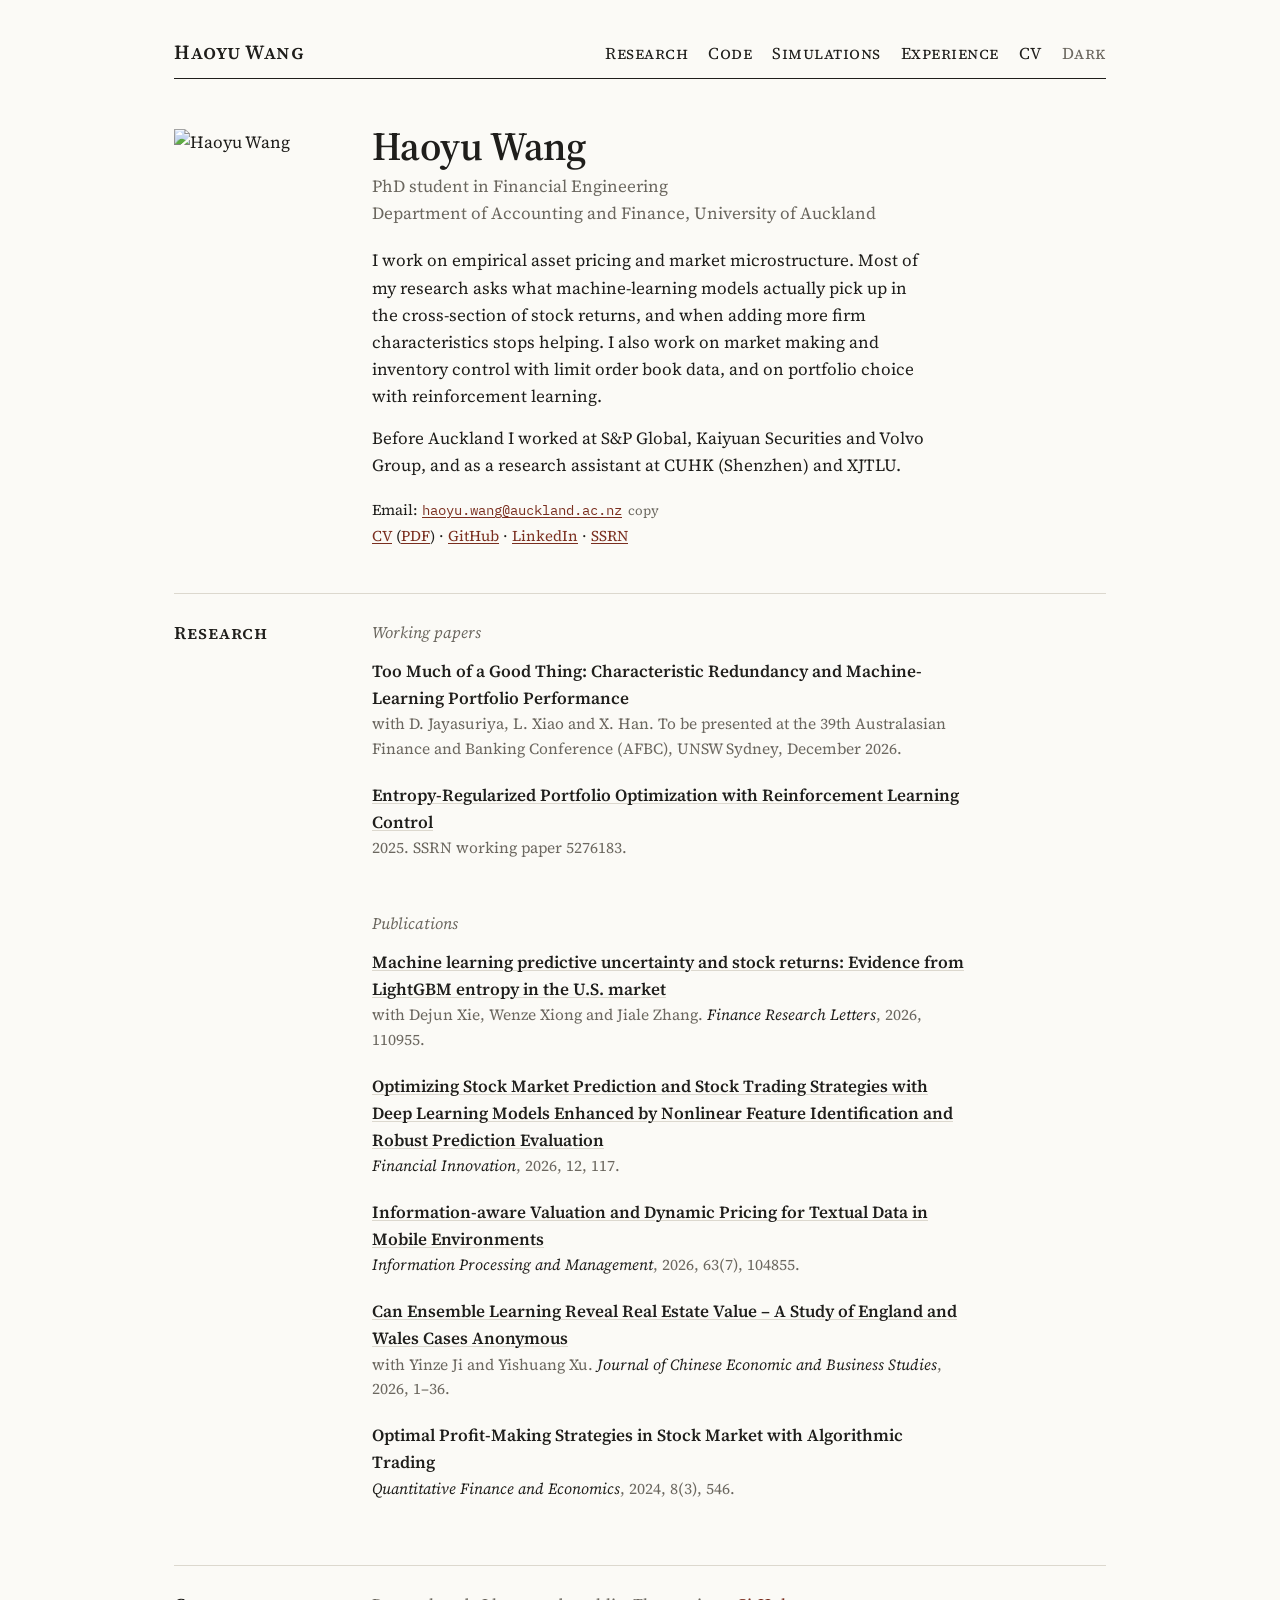
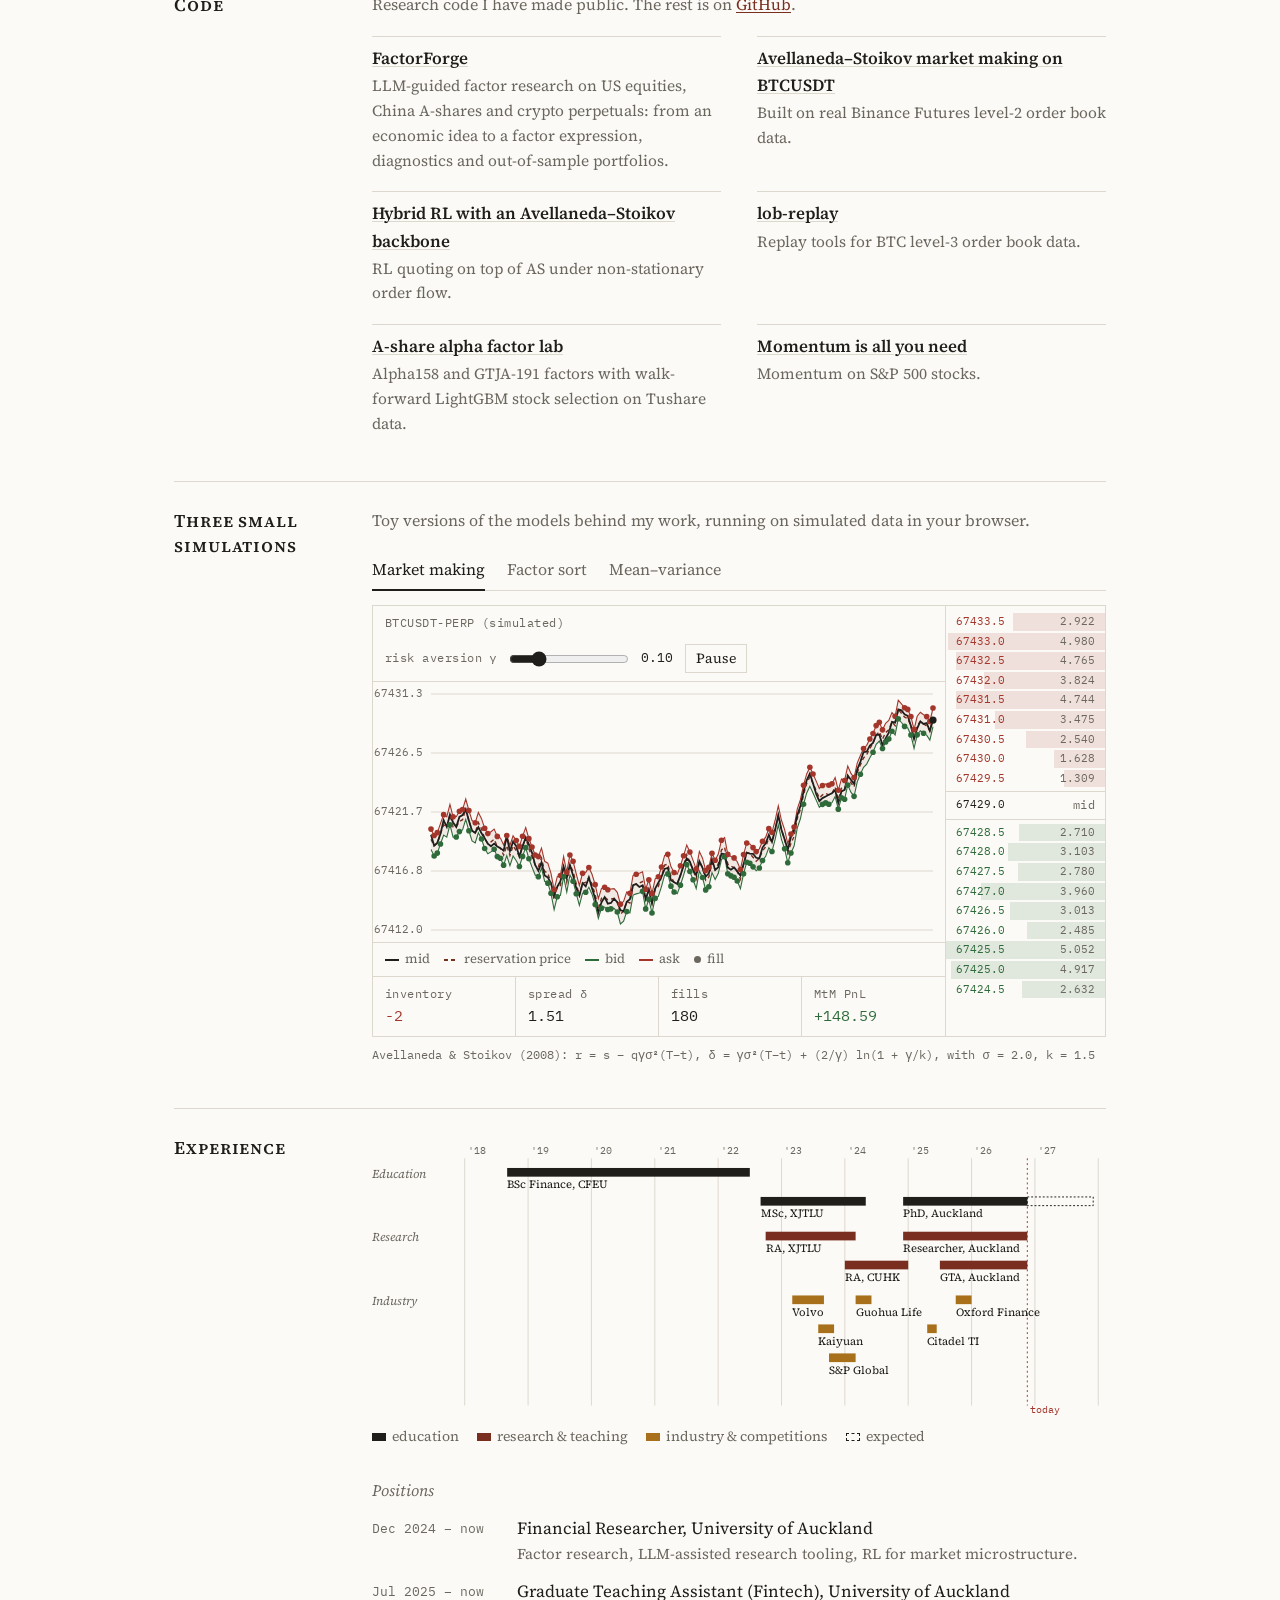
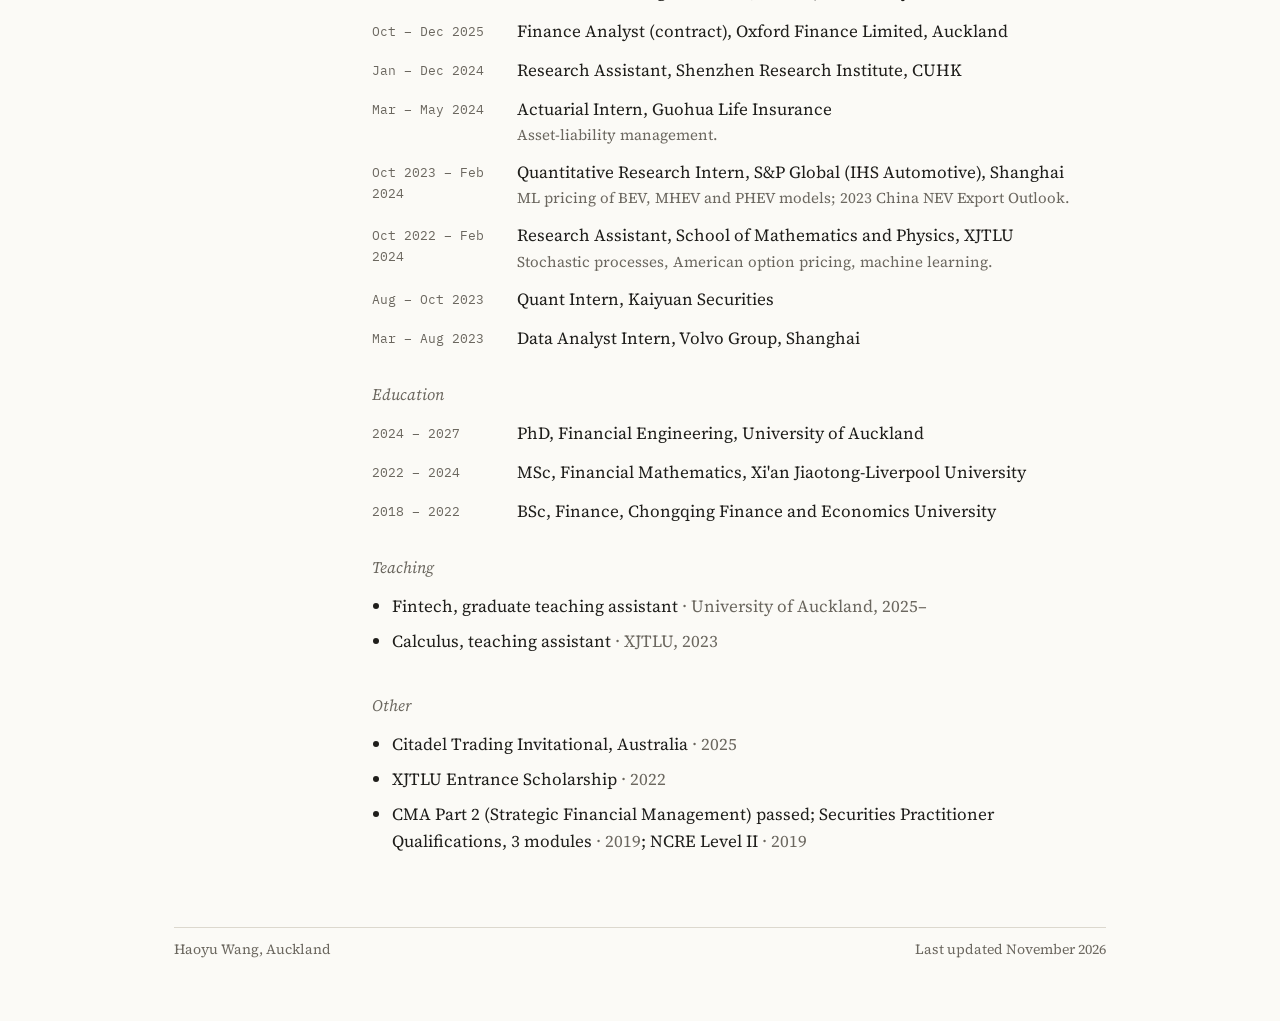
==== commit 378855c6: "Remove Recent section Co-Authored-By: Claude Opus 5.5 <noreply@anthropic.com>" ====
--- a/index.html
+++ b/index.html
@@ -205,18 +205,6 @@
     </div>
   </div>
 </div>
-
-<section id="recent">
-  <h2>Recent</h2>
-  <dl class="dl">
-    <dt>Dec 2026</dt><dd>Presenting <i>Too Much of a Good Thing</i> at the 39th AFBC, UNSW Sydney.</dd>
-    <dt>2026</dt><dd>LightGBM entropy paper out in <i>Finance Research Letters</i>.</dd>
-    <dt>2026</dt><dd>Deep-learning trading paper out in <i>Financial Innovation</i>.</dd>
-    <dt>Jul 2025</dt><dd>Started as graduate teaching assistant for Fintech at Auckland.</dd>
-    <dt>2025</dt><dd>Citadel Trading Invitational, Australia.</dd>
-    <dt>Dec 2024</dt><dd>Started the PhD at the University of Auckland.</dd>
-  </dl>
-</section>
 
 <section id="research">
   <h2>Research</h2>
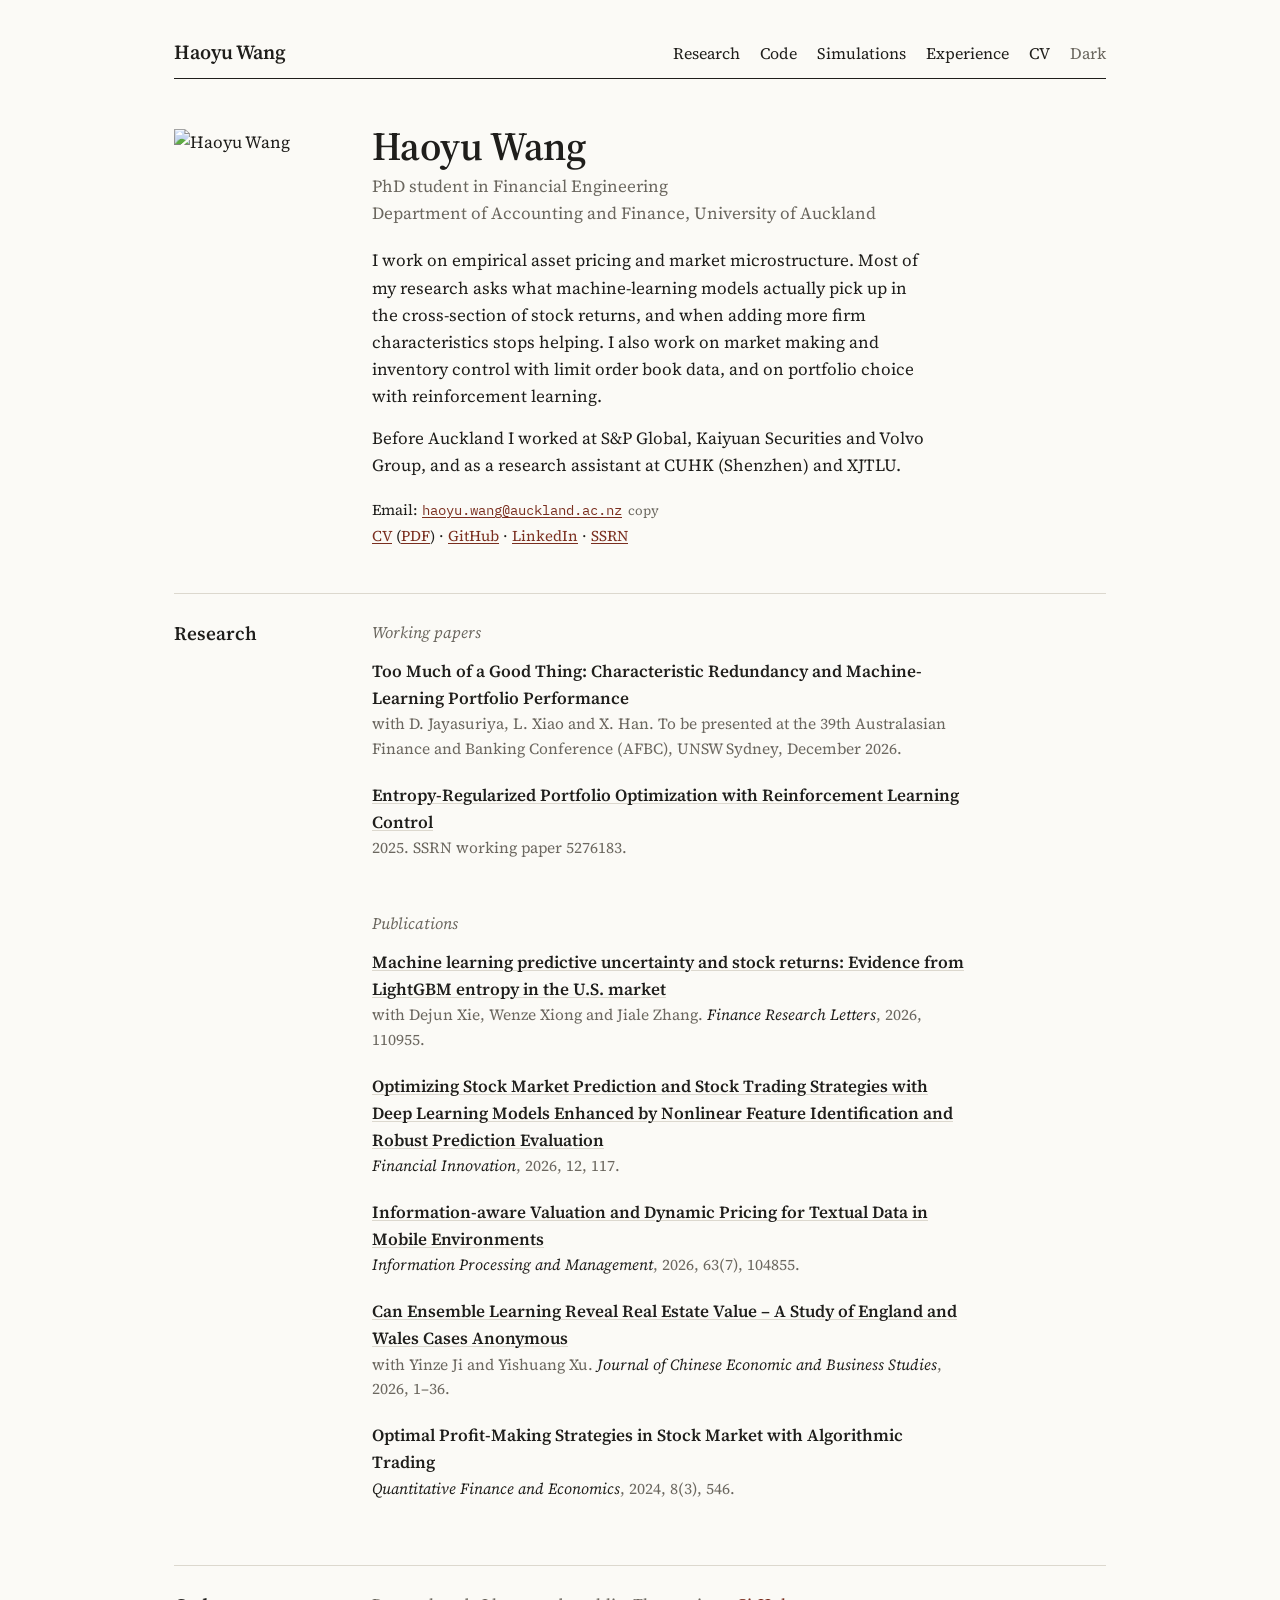
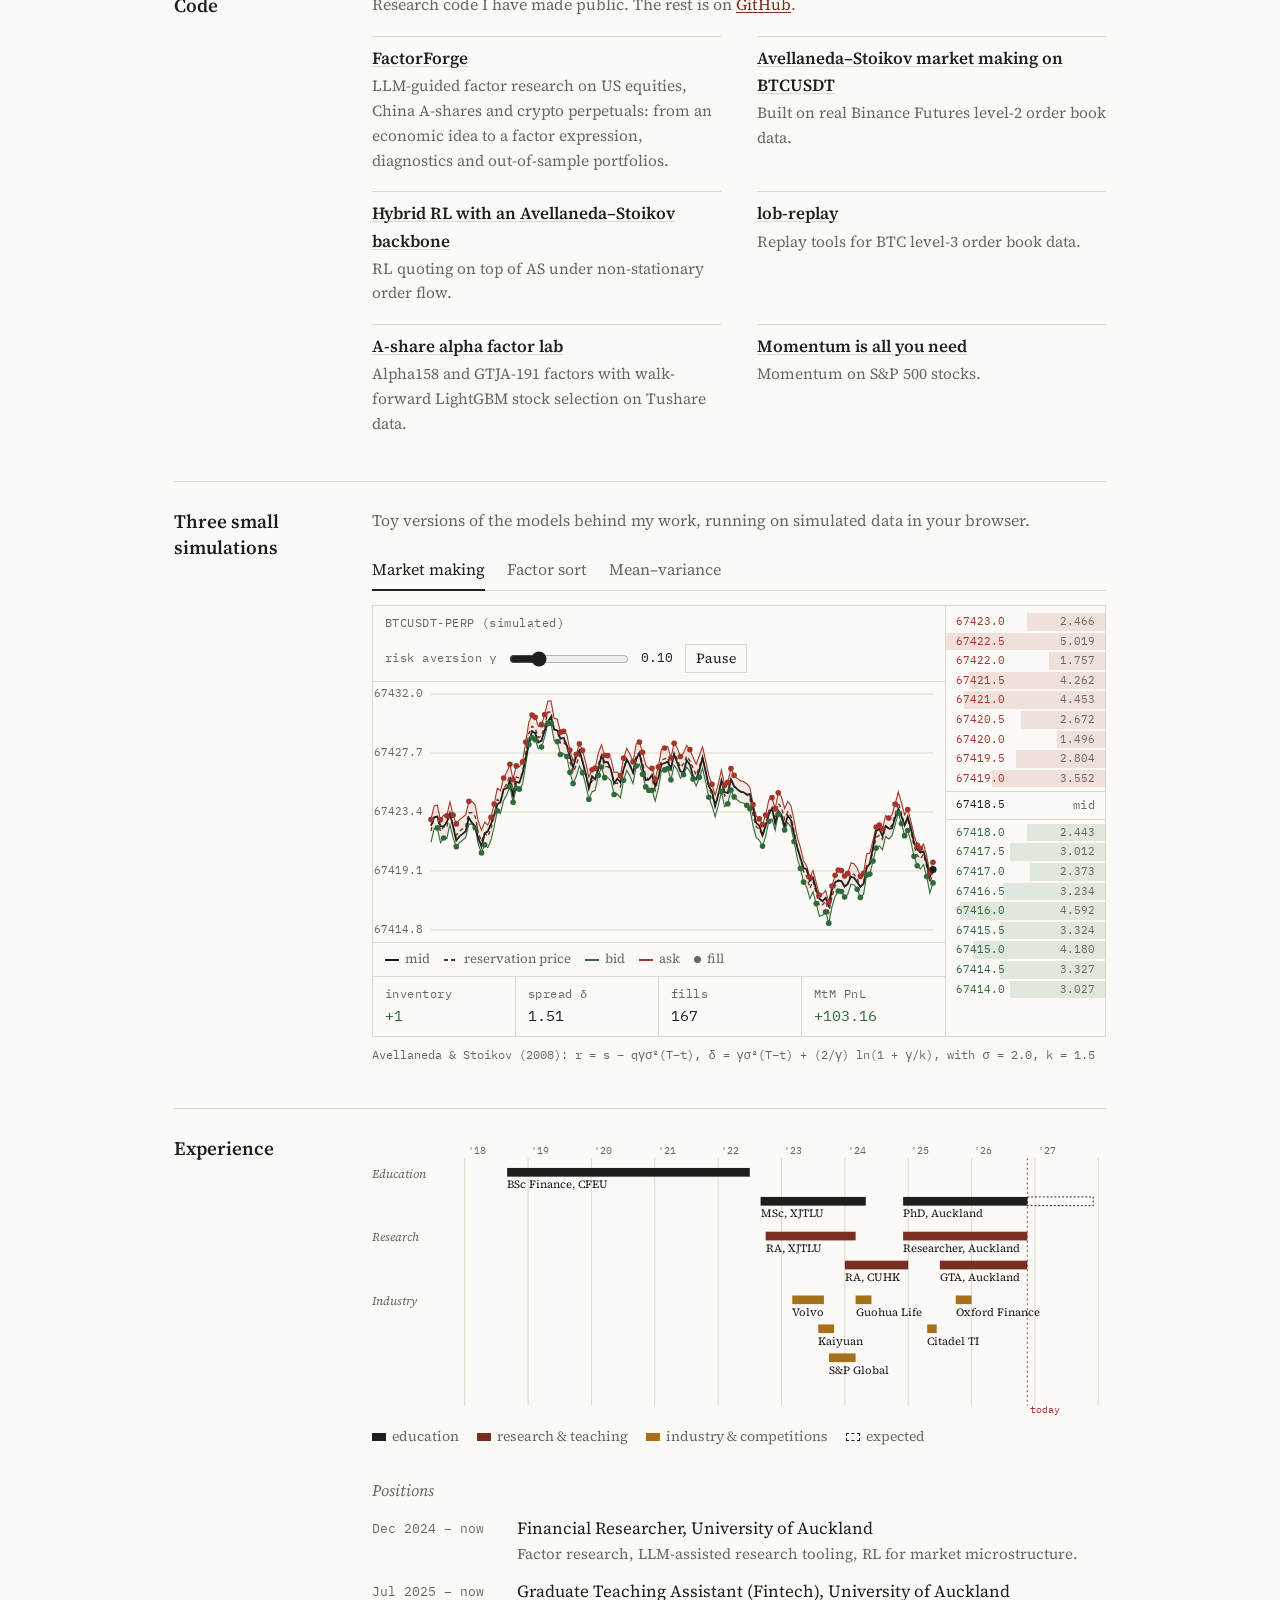
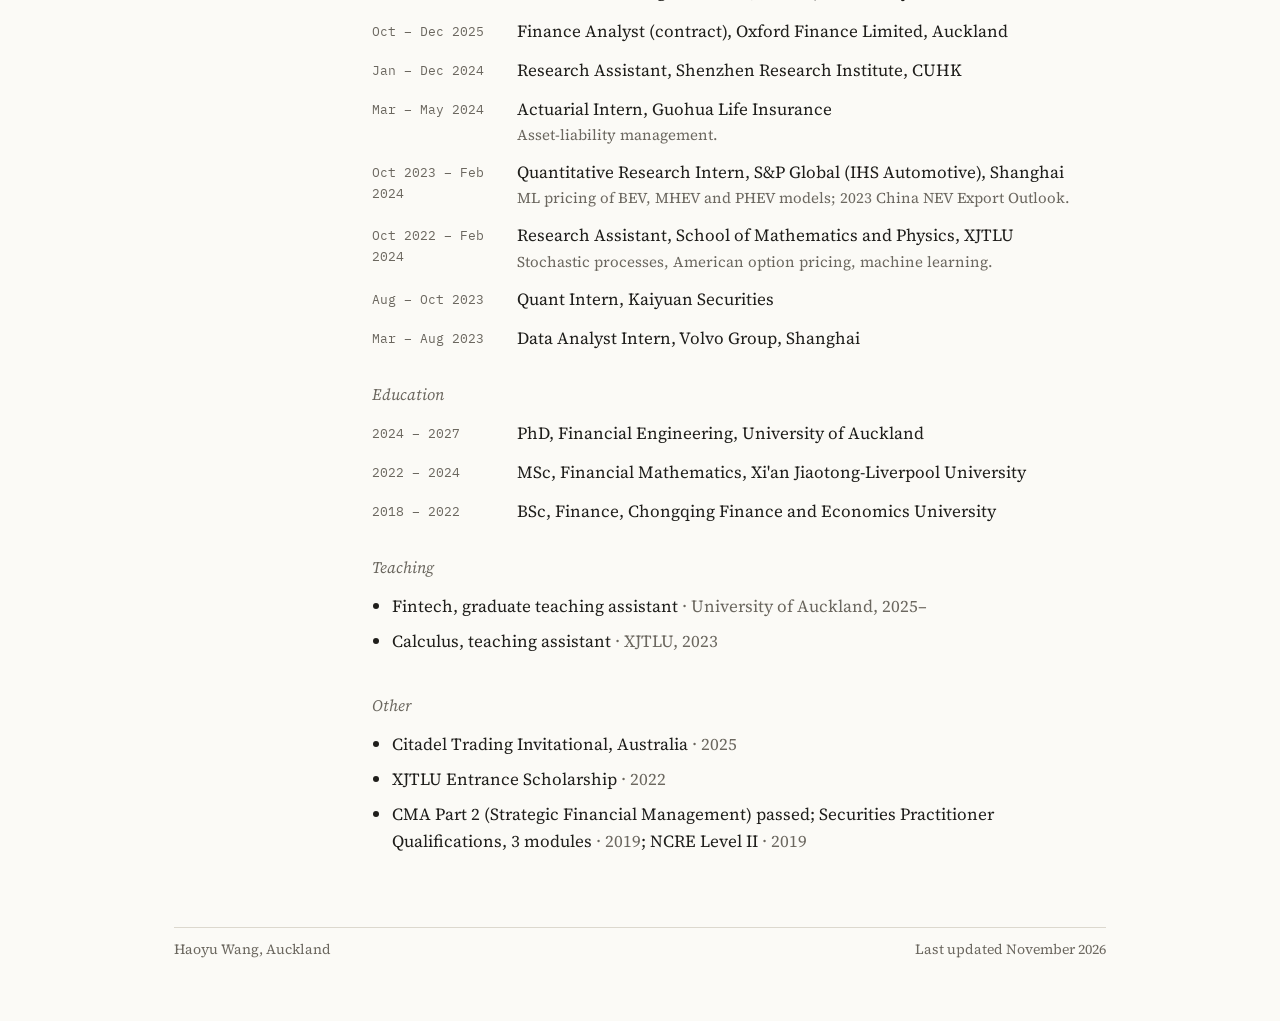
==== commit 3d1f9282: "Use normal case for header and section headings Co-Authored-By: Claude Opus 5.5 <noreply@anthropic.c" ====
--- a/index.html
+++ b/index.html
@@ -43,12 +43,12 @@
 main>section{margin-top:44px;padding-top:26px;border-top:1px solid var(--rule)}
 
 /* header */
-.mast{display:flex;justify-content:space-between;align-items:baseline;gap:16px;flex-wrap:wrap;border-bottom:1px solid var(--ink);padding-bottom:10px;font-variant:small-caps;letter-spacing:.03em}
+.mast{display:flex;justify-content:space-between;align-items:baseline;gap:16px;flex-wrap:wrap;border-bottom:1px solid var(--ink);padding-bottom:10px}
 .mast .name{font-size:20px;font-weight:600;color:var(--ink);text-decoration:none}
-.mast nav{display:flex;gap:20px;flex-wrap:wrap;font-size:16.5px}
+.mast nav{display:flex;gap:20px;flex-wrap:wrap;font-size:16px}
 .mast nav a{color:var(--ink);text-decoration:none}
 .mast nav a:hover{text-decoration:underline}
-.mode{all:unset;cursor:pointer;font-size:16.5px;color:var(--muted)}
+.mode{all:unset;cursor:pointer;font-size:16px;color:var(--muted)}
 .mode:hover{color:var(--ink)}
 
 /* about */
@@ -65,7 +65,7 @@
 .copy:hover{color:var(--ink);text-decoration:underline}
 
 /* sections */
-h2{font-size:18px;font-weight:600;font-variant:small-caps;letter-spacing:.05em;margin:0;line-height:1.4}
+h2{font-size:19px;font-weight:600;margin:0;line-height:1.4}
 h3{font-size:16px;font-weight:400;margin:30px 0 12px;color:var(--muted);font-style:italic}
 main>section>h2+h3{margin-top:0}
 
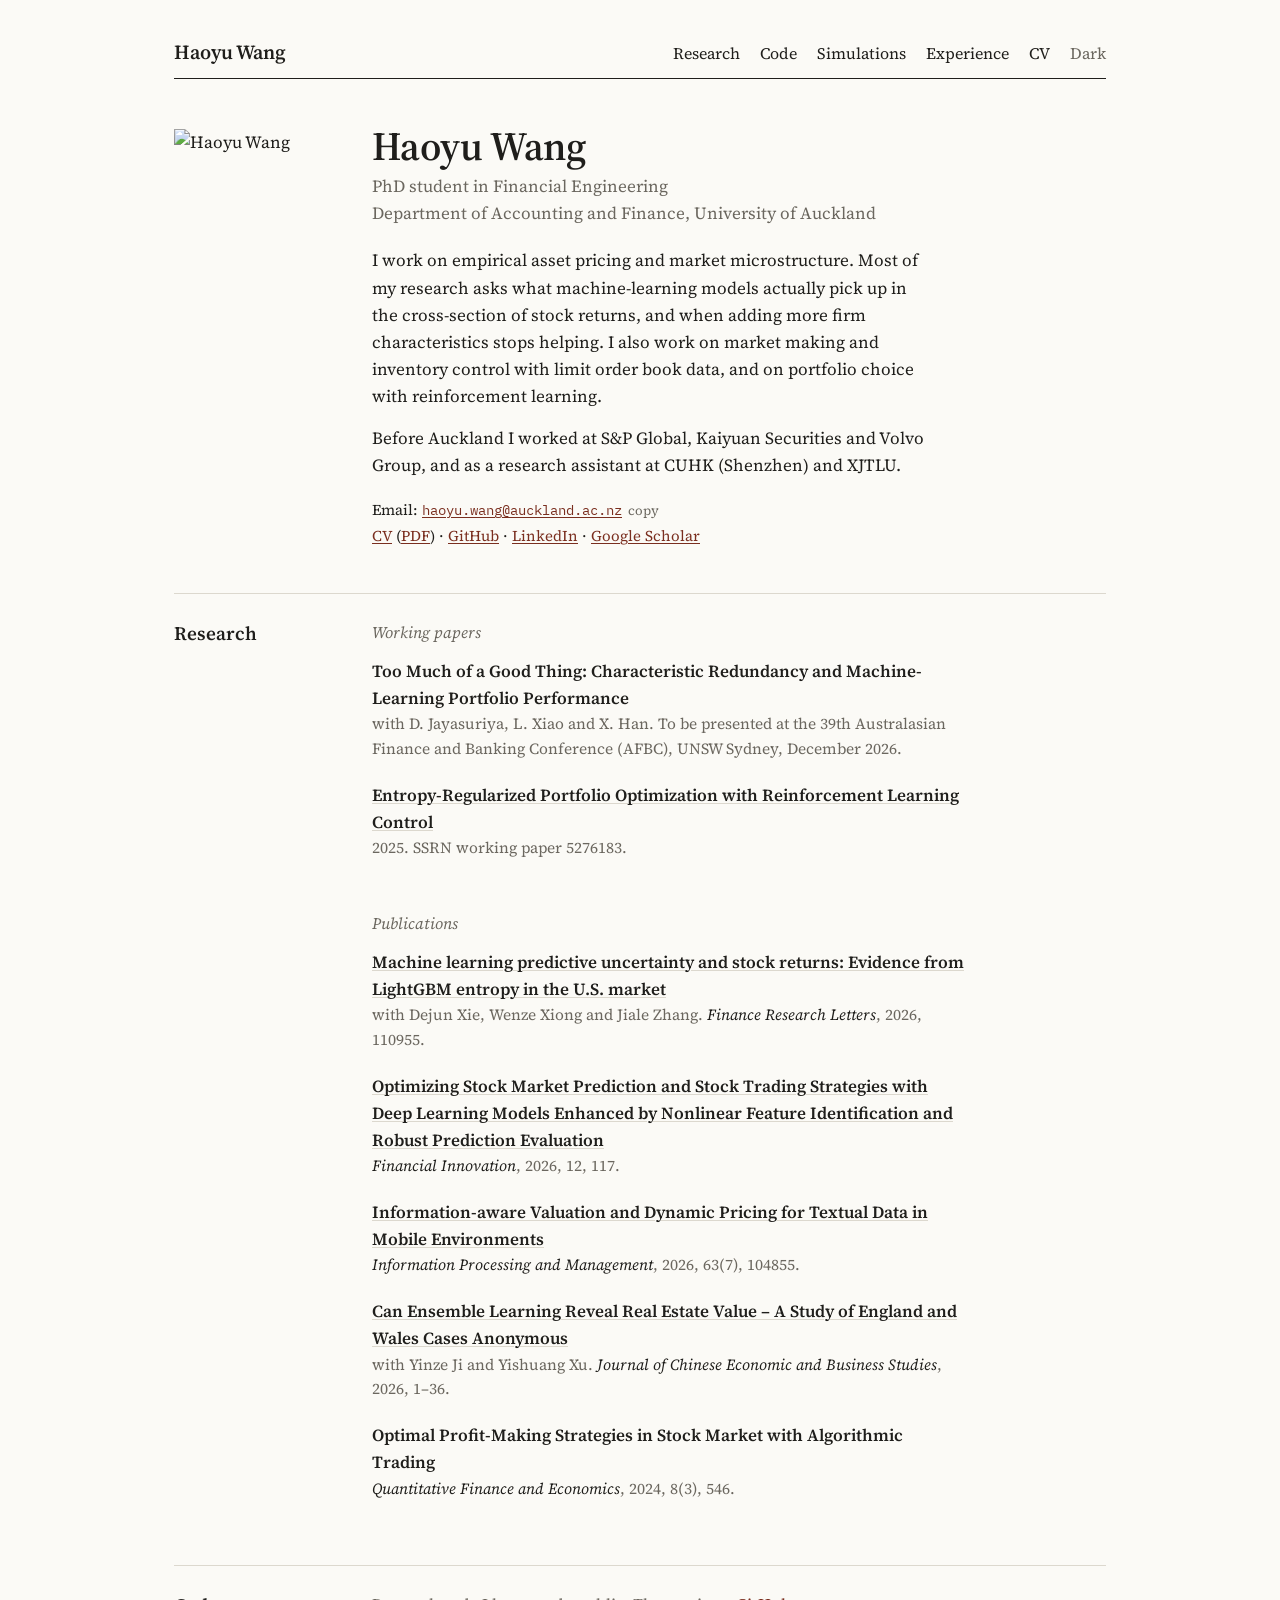
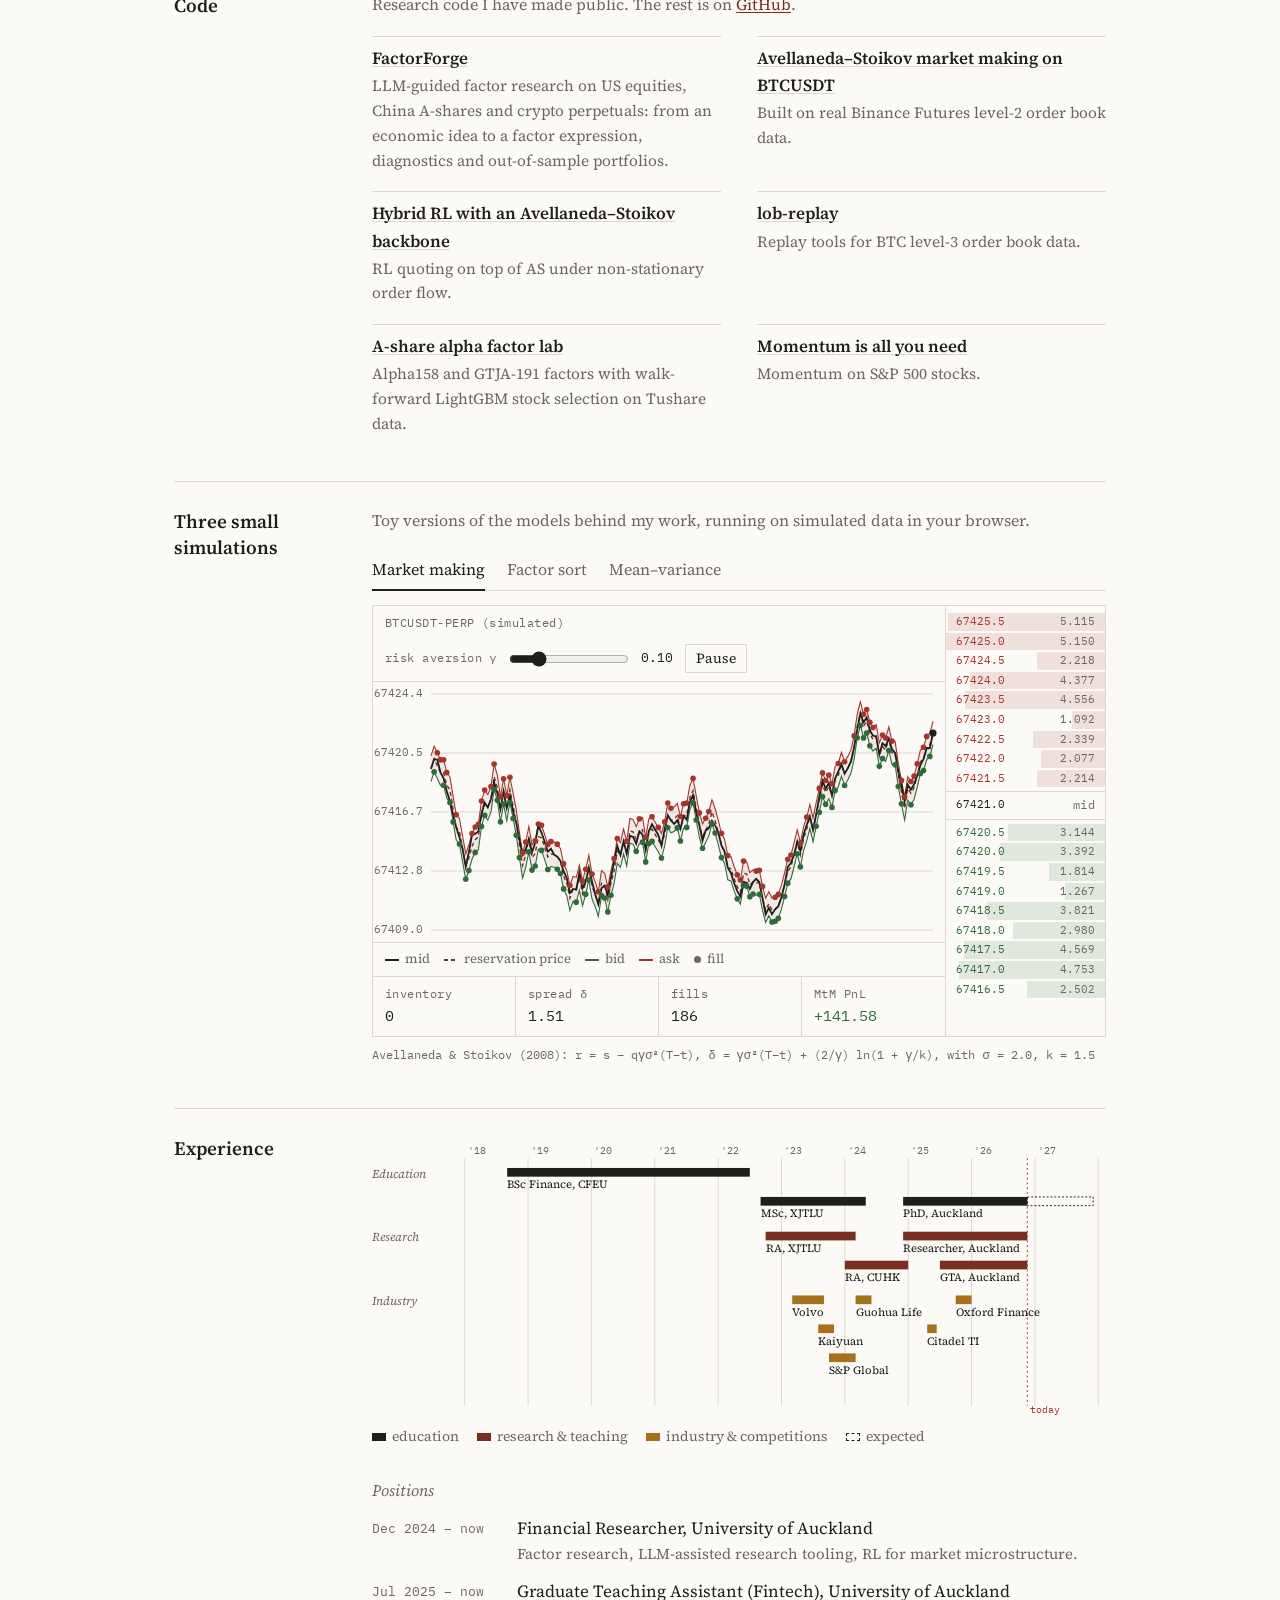
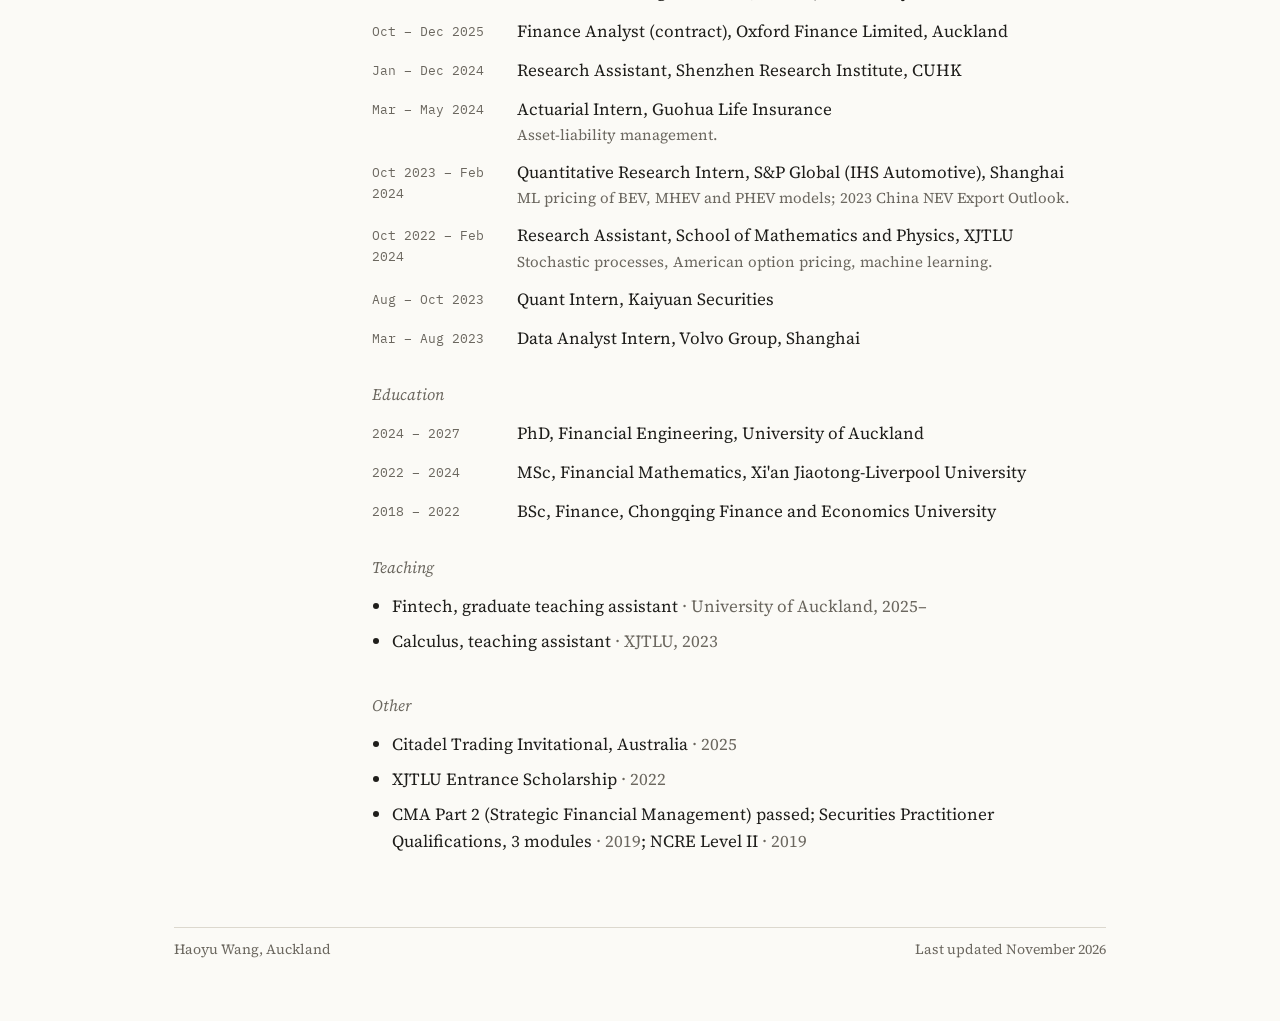
==== commit fe24ce79: "Link Google Scholar instead of SSRN in contact line Co-Authored-By: Claude Opus 5.5 <noreply@anthrop" ====
--- a/index.html
+++ b/index.html
@@ -201,7 +201,7 @@
     <p>Before Auckland I worked at S&amp;P Global, Kaiyuan Securities and Volvo Group, and as a research assistant at CUHK (Shenzhen) and XJTLU.</p>
     <div class="contact">
       Email: <a class="mail" id="mail" href="mailto:haoyu.wang@auckland.ac.nz">haoyu.wang@auckland.ac.nz</a><button class="copy" id="copy" type="button">copy</button><br>
-      <a href="cv.html">CV</a> (<a href="Haoyu-Wang-CV.pdf">PDF</a>) &middot; <a href="https://github.com/Haoyu-tech">GitHub</a> &middot; <a href="https://www.linkedin.com/in/haoyu-wang-05a224350">LinkedIn</a> &middot; <a href="https://papers.ssrn.com/sol3/papers.cfm?abstract_id=5276183">SSRN</a>
+      <a href="cv.html">CV</a> (<a href="Haoyu-Wang-CV.pdf">PDF</a>) &middot; <a href="https://github.com/Haoyu-tech">GitHub</a> &middot; <a href="https://www.linkedin.com/in/haoyu-wang-05a224350">LinkedIn</a> &middot; <a href="https://scholar.google.com/citations?user=QndElkQAAAAJ&amp;hl=en">Google Scholar</a>
     </div>
   </div>
 </div>
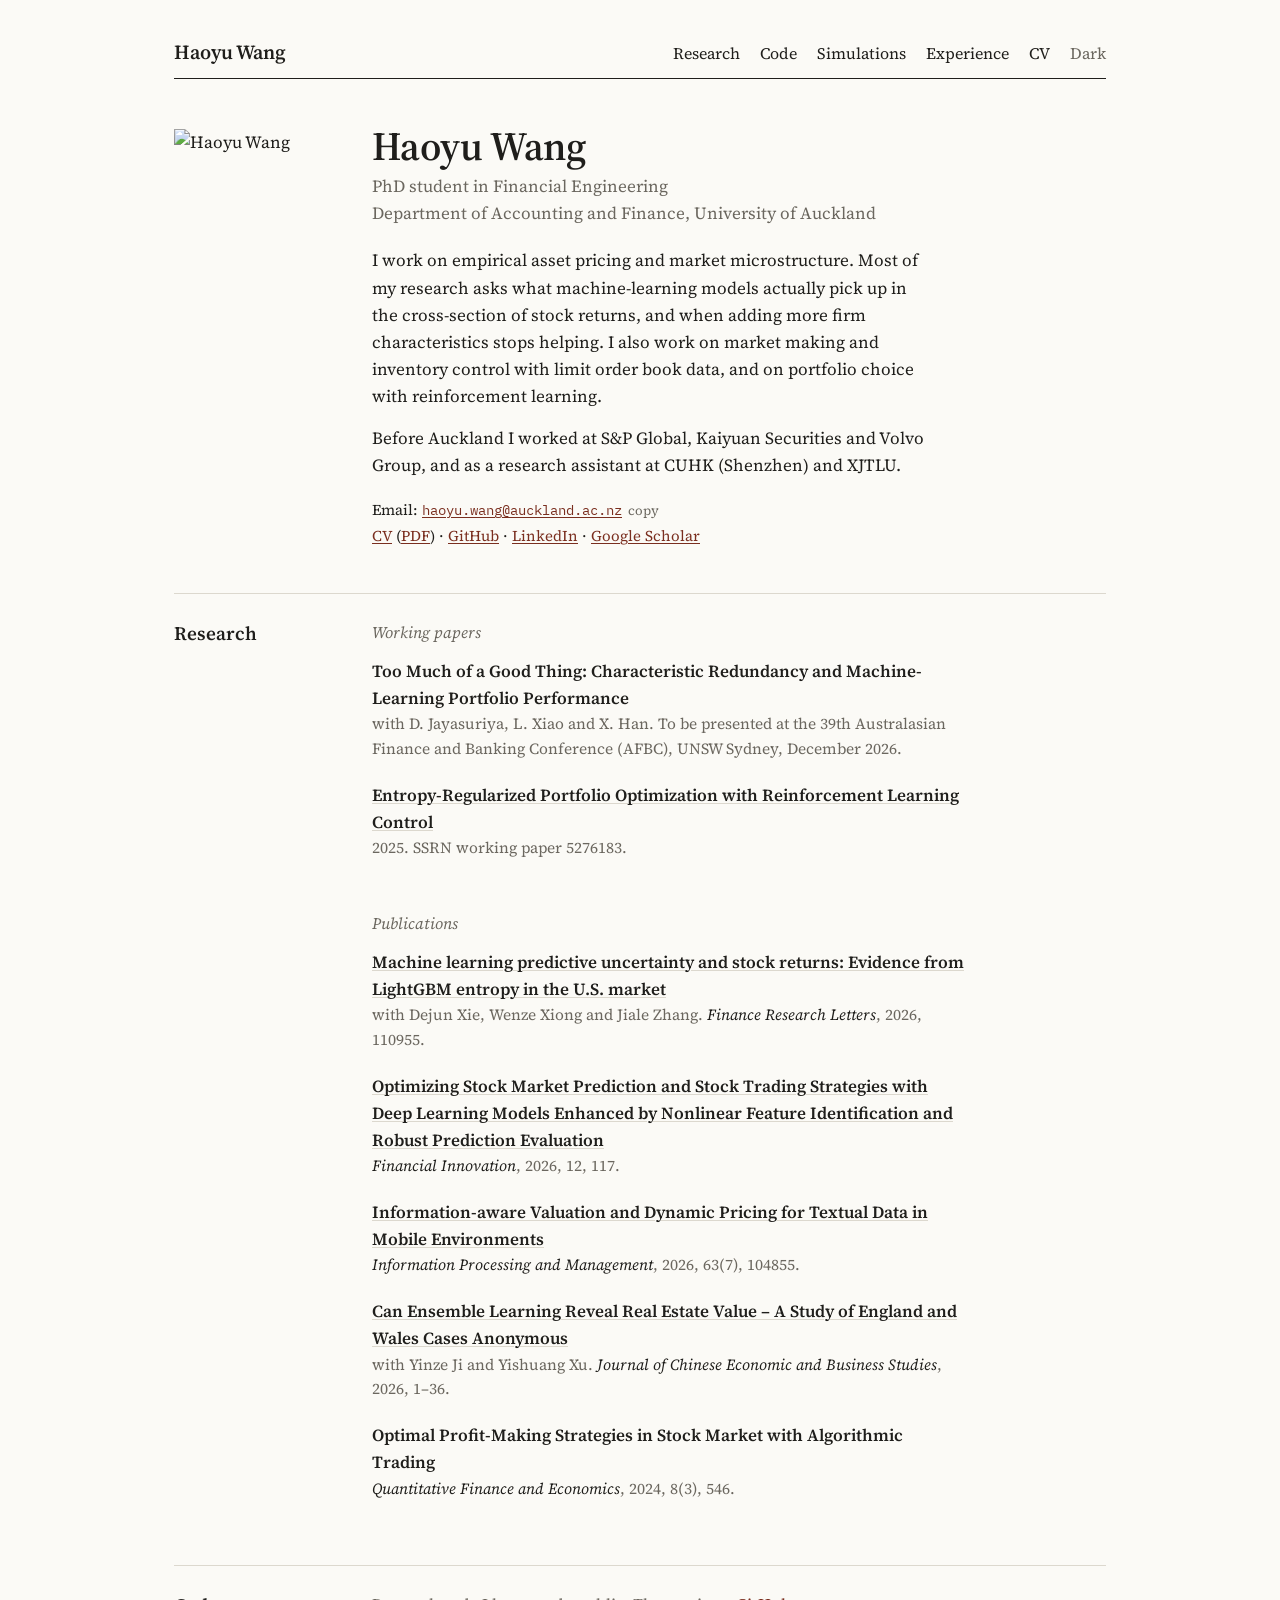
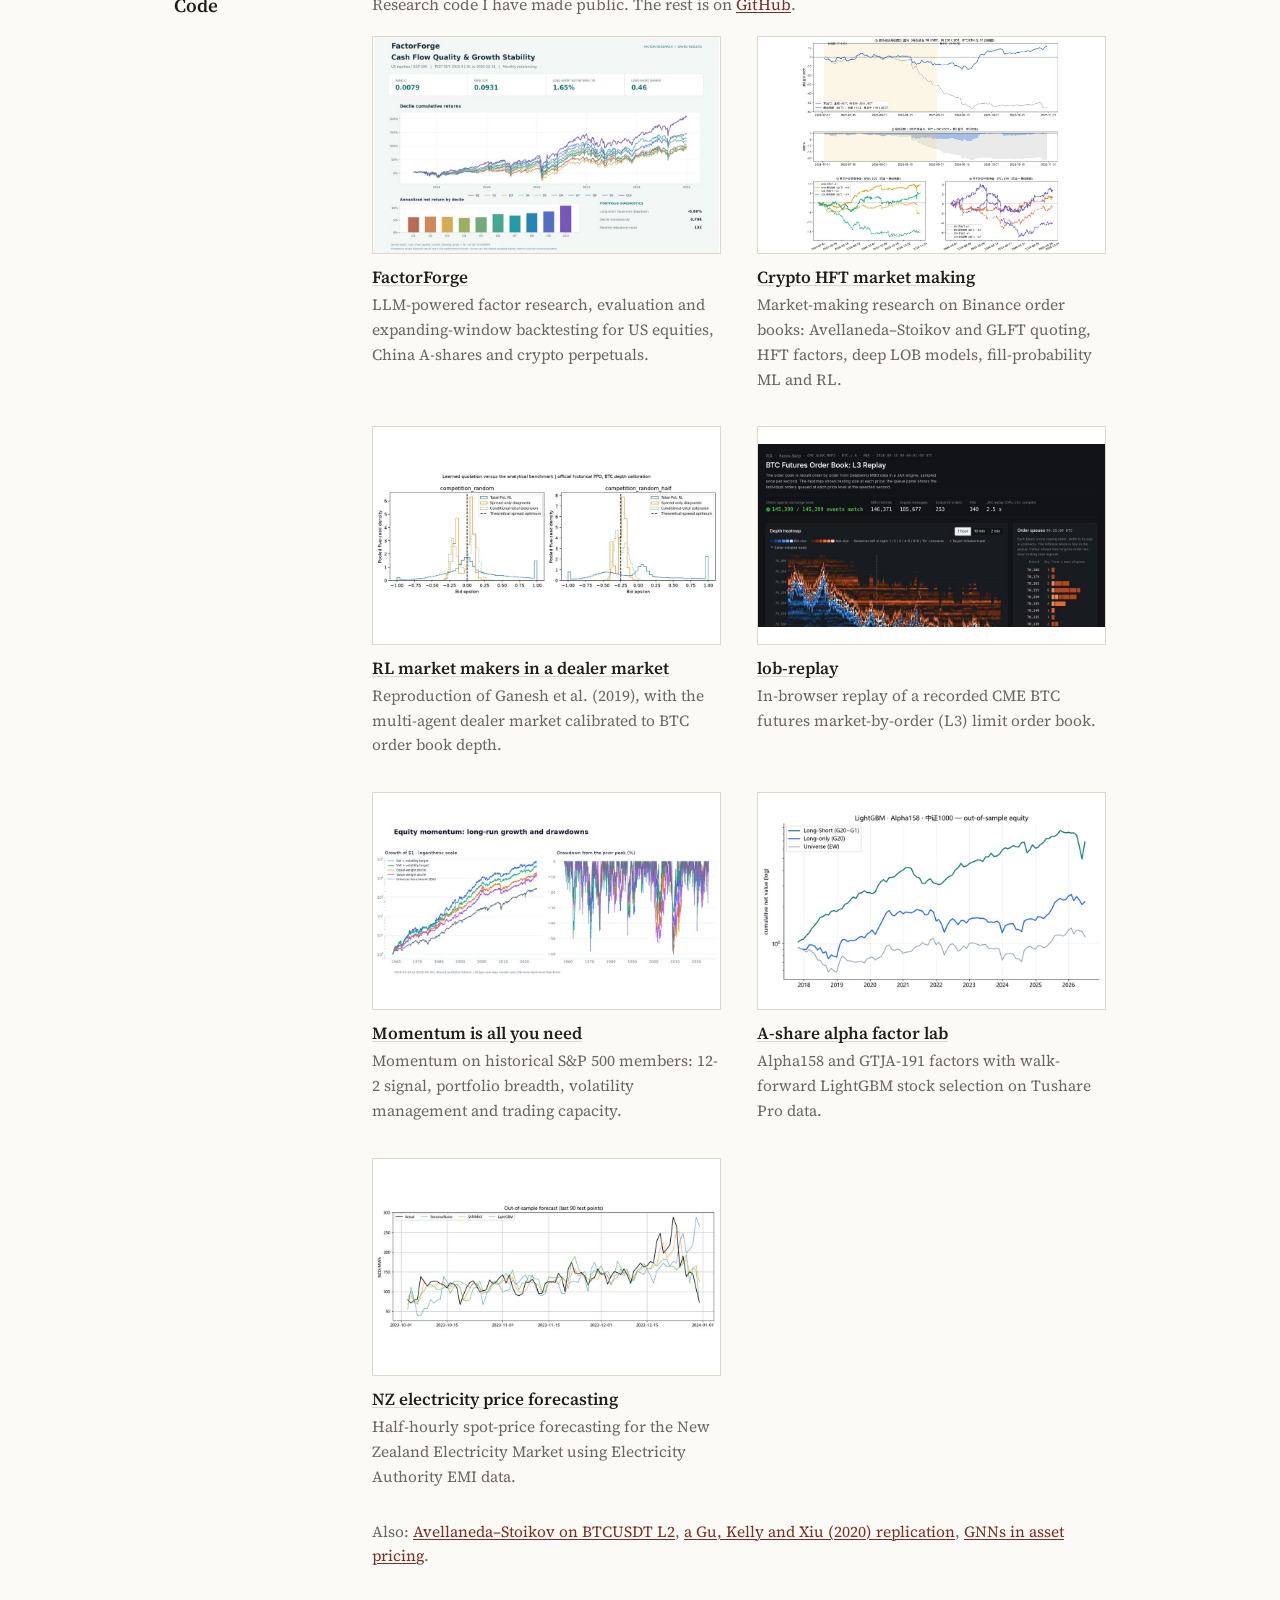
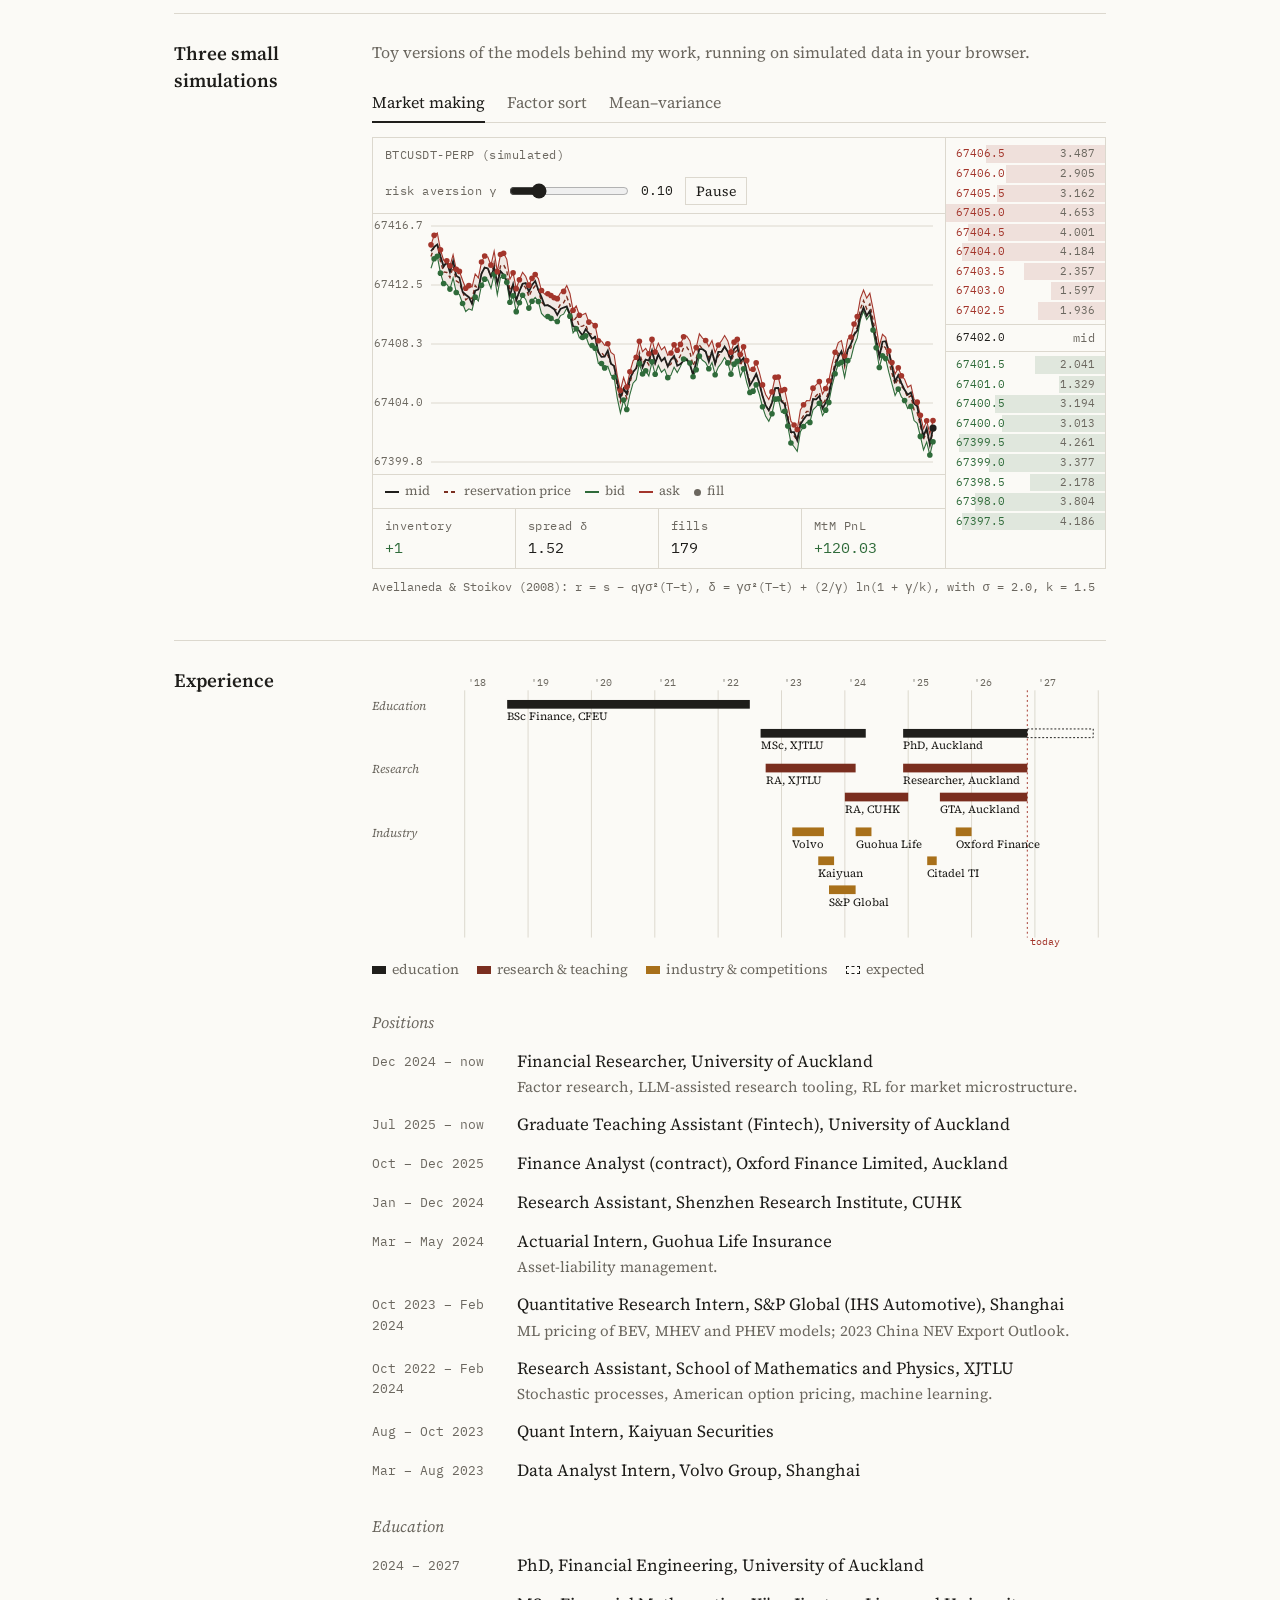
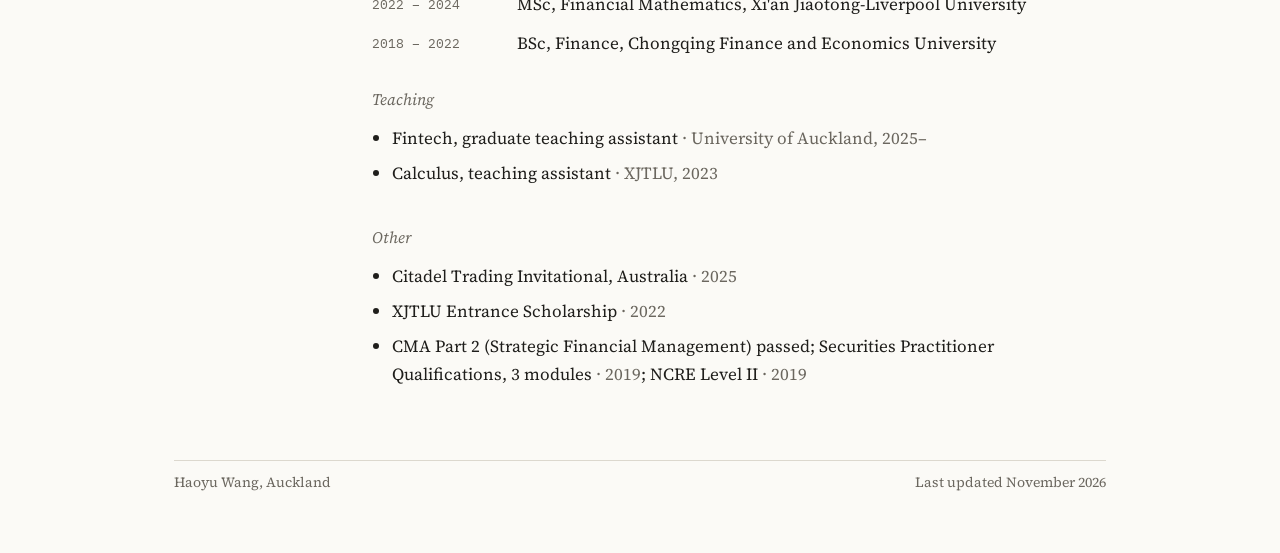
==== commit 45265d4d: "Show recent GitHub projects with figures Replace the text-only code list with seven recent repositor" ====
--- a/index.html
+++ b/index.html
@@ -87,11 +87,16 @@
 .plain{margin:0;padding-left:20px}
 .plain li{margin-bottom:8px}
 .plain li span{color:var(--muted)}
-.repos{list-style:none;margin:0;padding:0;display:grid;grid-template-columns:repeat(2,minmax(0,1fr));gap:18px 36px}
-.repos li{border-top:1px solid var(--rule);padding-top:8px}
+.repos{list-style:none;margin:0;padding:0;display:grid;grid-template-columns:repeat(2,minmax(0,1fr));gap:34px 36px}
+.repos li{margin:0}
+.repos figure{margin:0 0 10px;aspect-ratio:16/10;background:#fff;border:1px solid var(--rule);display:flex;align-items:center;justify-content:center;overflow:hidden}
+.repos figure img{display:block;width:100%;height:100%;object-fit:contain;transition:transform .3s}
+.repos li:hover figure img{transform:scale(1.03)}
 .repos a{font-weight:600;color:var(--ink);text-decoration-color:var(--rule)}
 .repos a:hover{color:var(--link);text-decoration-color:currentColor}
+.repos .fig{text-decoration:none}
 .repos span{display:block;color:var(--muted);font-size:15.5px;margin-top:2px}
+.also{margin:30px 0 0;font-size:15.5px;color:var(--muted)}
 
 /* demos */
 .lead{margin:0 0 18px;color:var(--muted);font-size:16px}
@@ -236,13 +241,22 @@
   <h2>Code</h2>
   <p class="lead">Research code I have made public. The rest is on <a href="https://github.com/Haoyu-tech?tab=repositories">GitHub</a>.</p>
   <ul class="repos">
-    <li><a href="https://github.com/Haoyu-tech/FactorForge-LLM-Factor-generation">FactorForge</a> <span>LLM-guided factor research on US equities, China A-shares and crypto perpetuals: from an economic idea to a factor expression, diagnostics and out-of-sample portfolios.</span></li>
-    <li><a href="https://github.com/Haoyu-tech/An-Avellaneda-Stoikov-market-making-research-project-built-on-real-Binance-Futures-BTCUSDT-L2-data.">Avellaneda&ndash;Stoikov market making on BTCUSDT</a> <span>Built on real Binance Futures level-2 order book data.</span></li>
-    <li><a href="https://github.com/Haoyu-tech/Hybrid-Reinforcement-Learning-with-an-Avellaneda--Stoikov-Backbone">Hybrid RL with an Avellaneda&ndash;Stoikov backbone</a> <span>RL quoting on top of AS under non-stationary order flow.</span></li>
-    <li><a href="https://github.com/Haoyu-tech/lob-replay">lob-replay</a> <span>Replay tools for BTC level-3 order book data.</span></li>
-    <li><a href="https://github.com/Haoyu-tech/astock-alpha-factor-lab">A-share alpha factor lab</a> <span>Alpha158 and GTJA-191 factors with walk-forward LightGBM stock selection on Tushare data.</span></li>
-    <li><a href="https://github.com/Haoyu-tech/Momentum-is-all-you-need">Momentum is all you need</a> <span>Momentum on S&amp;P 500 stocks.</span></li>
+    <li><a class="fig" href="https://github.com/Haoyu-tech/FactorForge-LLM-Factor-generation" tabindex="-1" aria-hidden="true"><figure><img src="img/projects/factorforge.jpg" alt="FactorForge factor evaluation: decile returns and predictive statistics" loading="lazy"></figure></a>
+      <a href="https://github.com/Haoyu-tech/FactorForge-LLM-Factor-generation">FactorForge</a><span>LLM-powered factor research, evaluation and expanding-window backtesting for US equities, China A-shares and crypto perpetuals.</span></li>
+    <li><a class="fig" href="https://github.com/Haoyu-tech/crypto-hft-market-making" tabindex="-1" aria-hidden="true"><figure><img src="img/projects/crypto-hft.jpg" alt="Equity curve of a gated market maker on BNB" loading="lazy"></figure></a>
+      <a href="https://github.com/Haoyu-tech/crypto-hft-market-making">Crypto HFT market making</a><span>Market-making research on Binance order books: Avellaneda&ndash;Stoikov and GLFT quoting, HFT factors, deep LOB models, fill-probability ML and RL.</span></li>
+    <li><a class="fig" href="https://github.com/Haoyu-tech/reinforcement-learning-for-market-making-in-a-multi-agent-dealer-market" tabindex="-1" aria-hidden="true"><figure><img src="img/projects/rl-dealer.jpg" alt="Learned quote distributions against the analytical spread optimum" loading="lazy"></figure></a>
+      <a href="https://github.com/Haoyu-tech/reinforcement-learning-for-market-making-in-a-multi-agent-dealer-market">RL market makers in a dealer market</a><span>Reproduction of Ganesh et al. (2019), with the multi-agent dealer market calibrated to BTC order book depth.</span></li>
+    <li><a class="fig" href="https://github.com/Haoyu-tech/lob-replay" tabindex="-1" aria-hidden="true"><figure><img src="img/projects/lob-replay.jpg" alt="Depth heatmap and order queues from the L3 order book replay" loading="lazy"></figure></a>
+      <a href="https://github.com/Haoyu-tech/lob-replay">lob-replay</a><span>In-browser replay of a recorded CME BTC futures market-by-order (L3) limit order book.</span></li>
+    <li><a class="fig" href="https://github.com/Haoyu-tech/Momentum-is-all-you-need" tabindex="-1" aria-hidden="true"><figure><img src="img/projects/momentum.jpg" alt="Long-run growth of momentum portfolios and drawdowns" loading="lazy"></figure></a>
+      <a href="https://github.com/Haoyu-tech/Momentum-is-all-you-need">Momentum is all you need</a><span>Momentum on historical S&amp;P 500 members: 12-2 signal, portfolio breadth, volatility management and trading capacity.</span></li>
+    <li><a class="fig" href="https://github.com/Haoyu-tech/astock-alpha-factor-lab" tabindex="-1" aria-hidden="true"><figure><img src="img/projects/astock.jpg" alt="Out-of-sample LightGBM equity curves on CSI 1000" loading="lazy"></figure></a>
+      <a href="https://github.com/Haoyu-tech/astock-alpha-factor-lab">A-share alpha factor lab</a><span>Alpha158 and GTJA-191 factors with walk-forward LightGBM stock selection on Tushare Pro data.</span></li>
+    <li><a class="fig" href="https://github.com/Haoyu-tech/NZ-Energy-Pricing-Forecasting" tabindex="-1" aria-hidden="true"><figure><img src="img/projects/nz-energy.jpg" alt="Out-of-sample forecasts against actual NZEM prices" loading="lazy"></figure></a>
+      <a href="https://github.com/Haoyu-tech/NZ-Energy-Pricing-Forecasting">NZ electricity price forecasting</a><span>Half-hourly spot-price forecasting for the New Zealand Electricity Market using Electricity Authority EMI data.</span></li>
   </ul>
+  <p class="also">Also: <a href="https://github.com/Haoyu-tech/An-Avellaneda-Stoikov-market-making-research-project-built-on-real-Binance-Futures-BTCUSDT-L2-data.">Avellaneda&ndash;Stoikov on BTCUSDT L2</a>, <a href="https://github.com/Haoyu-tech/Replicate-Empirical-Asset-Pricing-via-Machine-Learning-2020-RFS">a Gu, Kelly and Xiu (2020) replication</a>, <a href="https://github.com/Haoyu-tech/GNN-in-asset-pricing">GNNs in asset pricing</a>.</p>
 </section>
 
 <section id="demos">
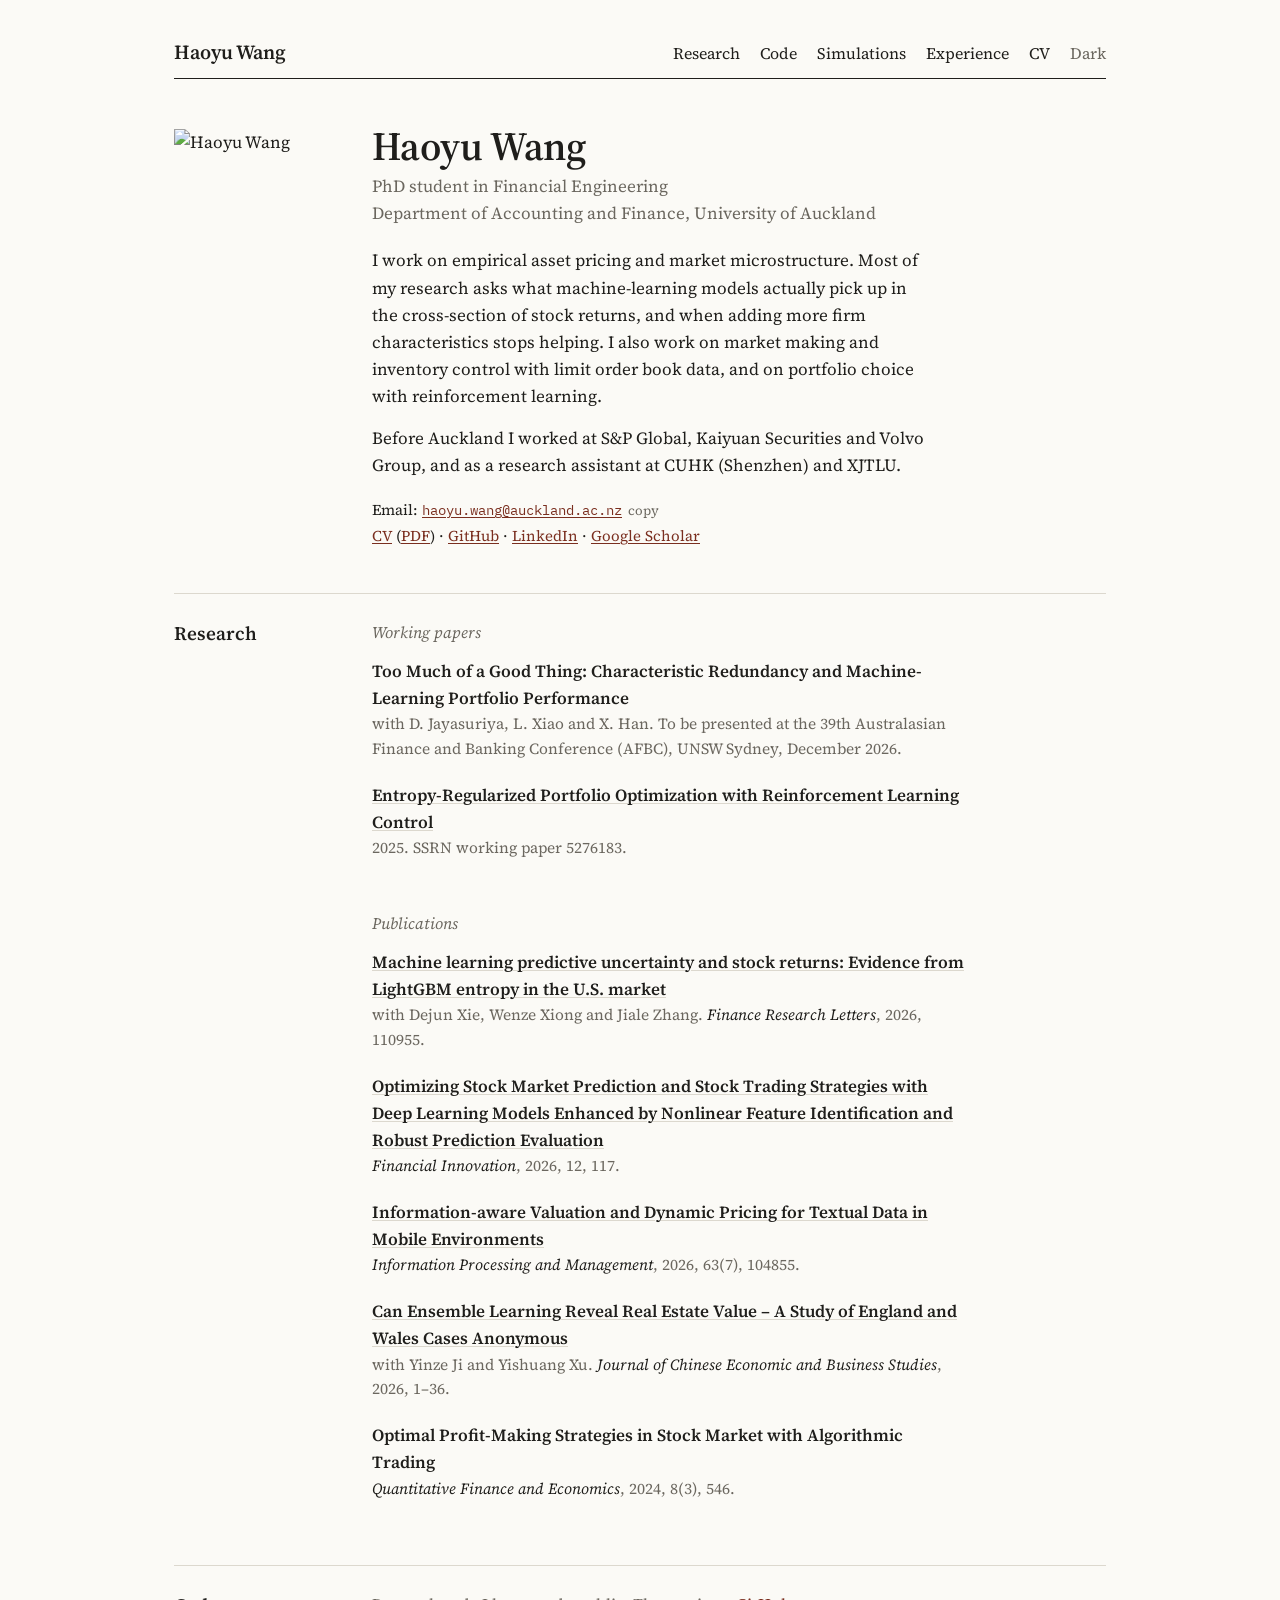
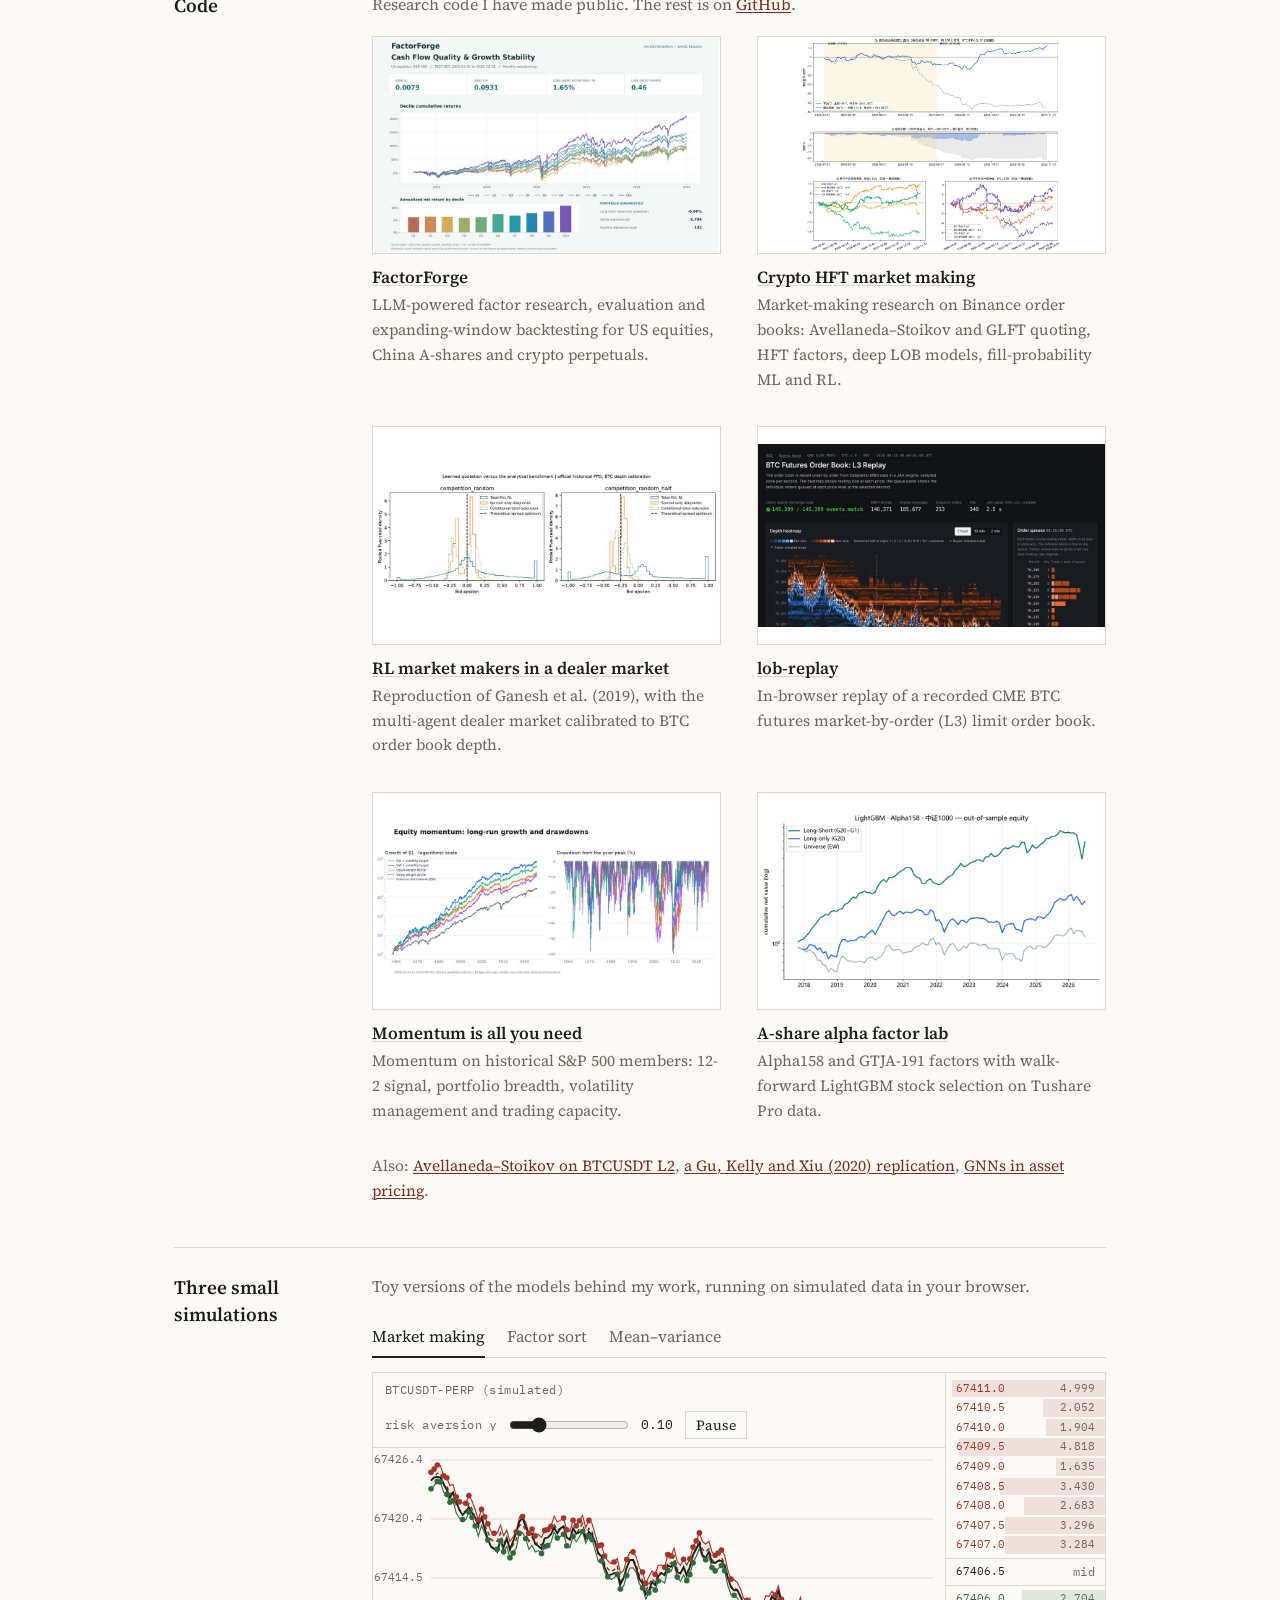
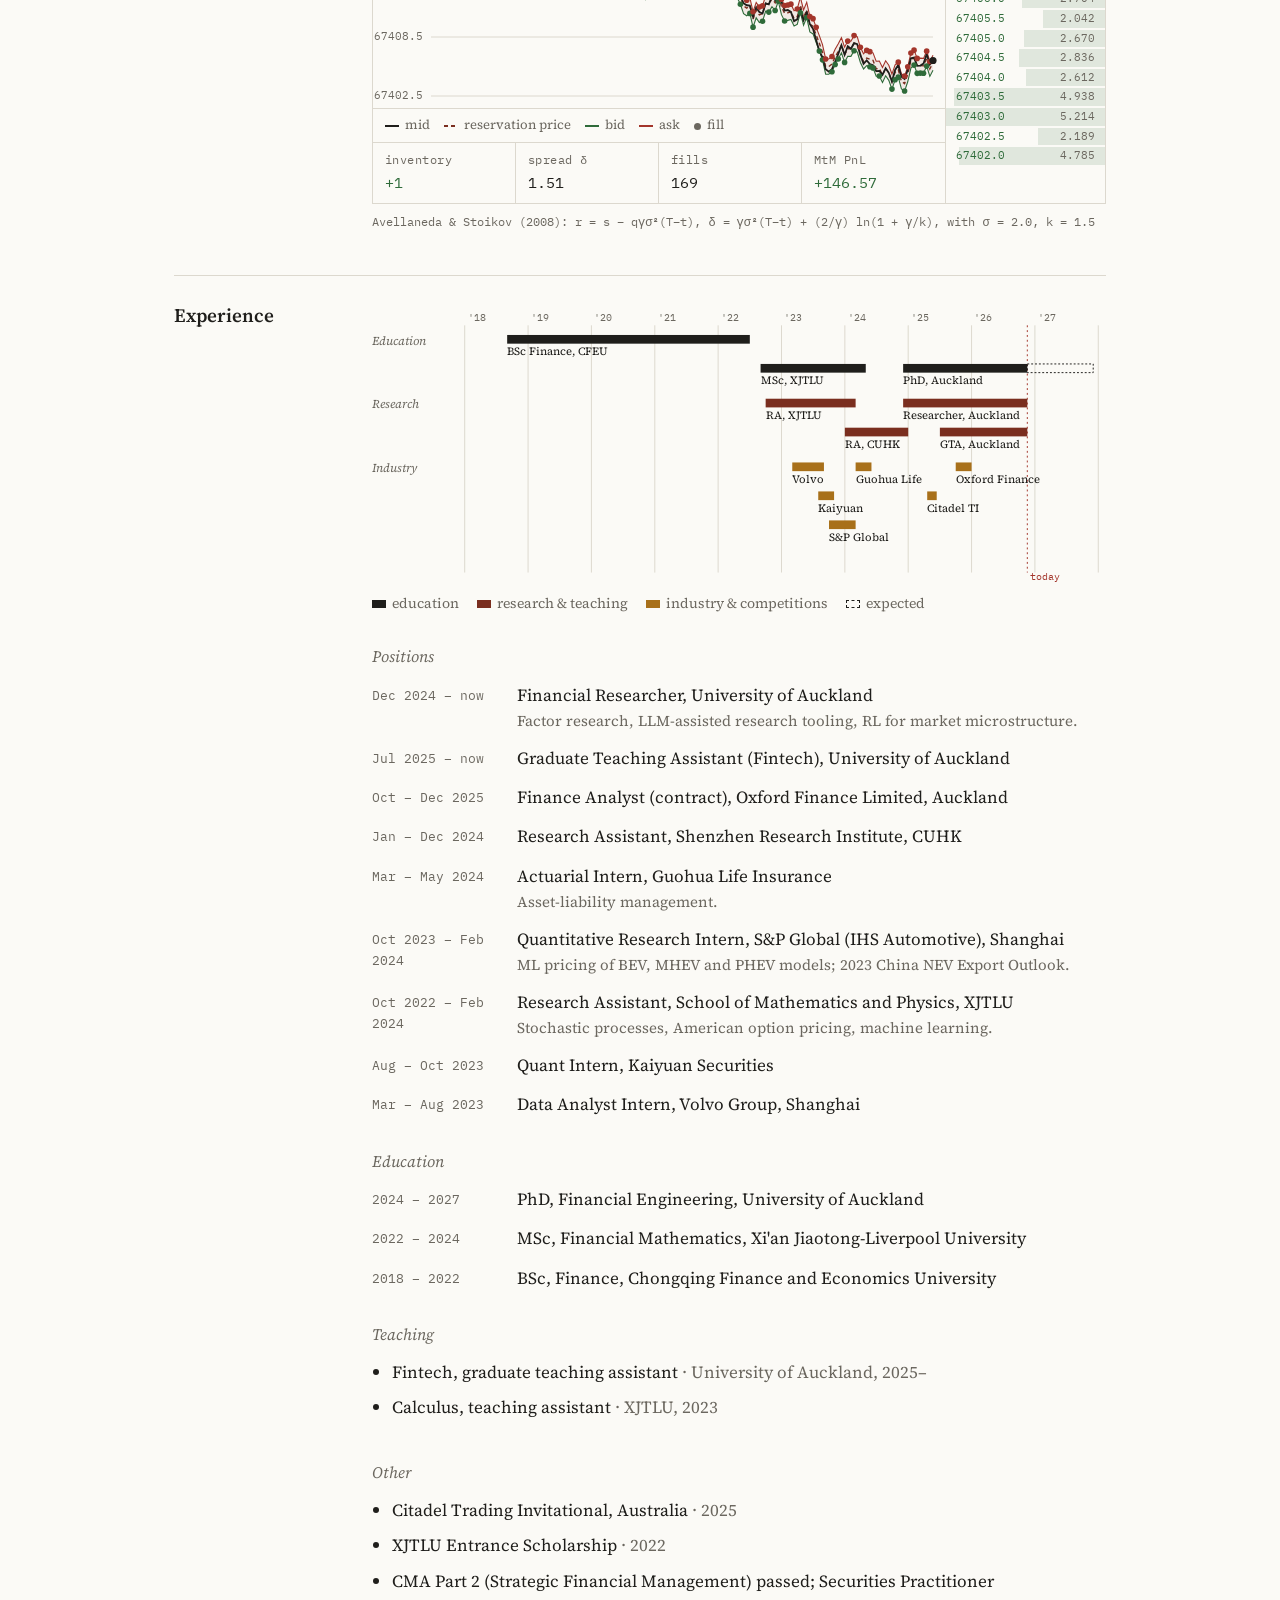
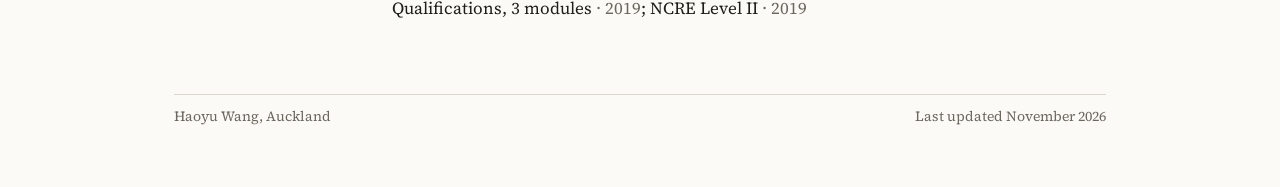
==== commit b400a647: "Remove NZ electricity project from homepage Co-Authored-By: Claude Opus 5.5 <noreply@anthropic.com>" ====
--- a/index.html
+++ b/index.html
@@ -253,8 +253,6 @@
       <a href="https://github.com/Haoyu-tech/Momentum-is-all-you-need">Momentum is all you need</a><span>Momentum on historical S&amp;P 500 members: 12-2 signal, portfolio breadth, volatility management and trading capacity.</span></li>
     <li><a class="fig" href="https://github.com/Haoyu-tech/astock-alpha-factor-lab" tabindex="-1" aria-hidden="true"><figure><img src="img/projects/astock.jpg" alt="Out-of-sample LightGBM equity curves on CSI 1000" loading="lazy"></figure></a>
       <a href="https://github.com/Haoyu-tech/astock-alpha-factor-lab">A-share alpha factor lab</a><span>Alpha158 and GTJA-191 factors with walk-forward LightGBM stock selection on Tushare Pro data.</span></li>
-    <li><a class="fig" href="https://github.com/Haoyu-tech/NZ-Energy-Pricing-Forecasting" tabindex="-1" aria-hidden="true"><figure><img src="img/projects/nz-energy.jpg" alt="Out-of-sample forecasts against actual NZEM prices" loading="lazy"></figure></a>
-      <a href="https://github.com/Haoyu-tech/NZ-Energy-Pricing-Forecasting">NZ electricity price forecasting</a><span>Half-hourly spot-price forecasting for the New Zealand Electricity Market using Electricity Authority EMI data.</span></li>
   </ul>
   <p class="also">Also: <a href="https://github.com/Haoyu-tech/An-Avellaneda-Stoikov-market-making-research-project-built-on-real-Binance-Futures-BTCUSDT-L2-data.">Avellaneda&ndash;Stoikov on BTCUSDT L2</a>, <a href="https://github.com/Haoyu-tech/Replicate-Empirical-Asset-Pricing-via-Machine-Learning-2020-RFS">a Gu, Kelly and Xiu (2020) replication</a>, <a href="https://github.com/Haoyu-tech/GNN-in-asset-pricing">GNNs in asset pricing</a>.</p>
 </section>
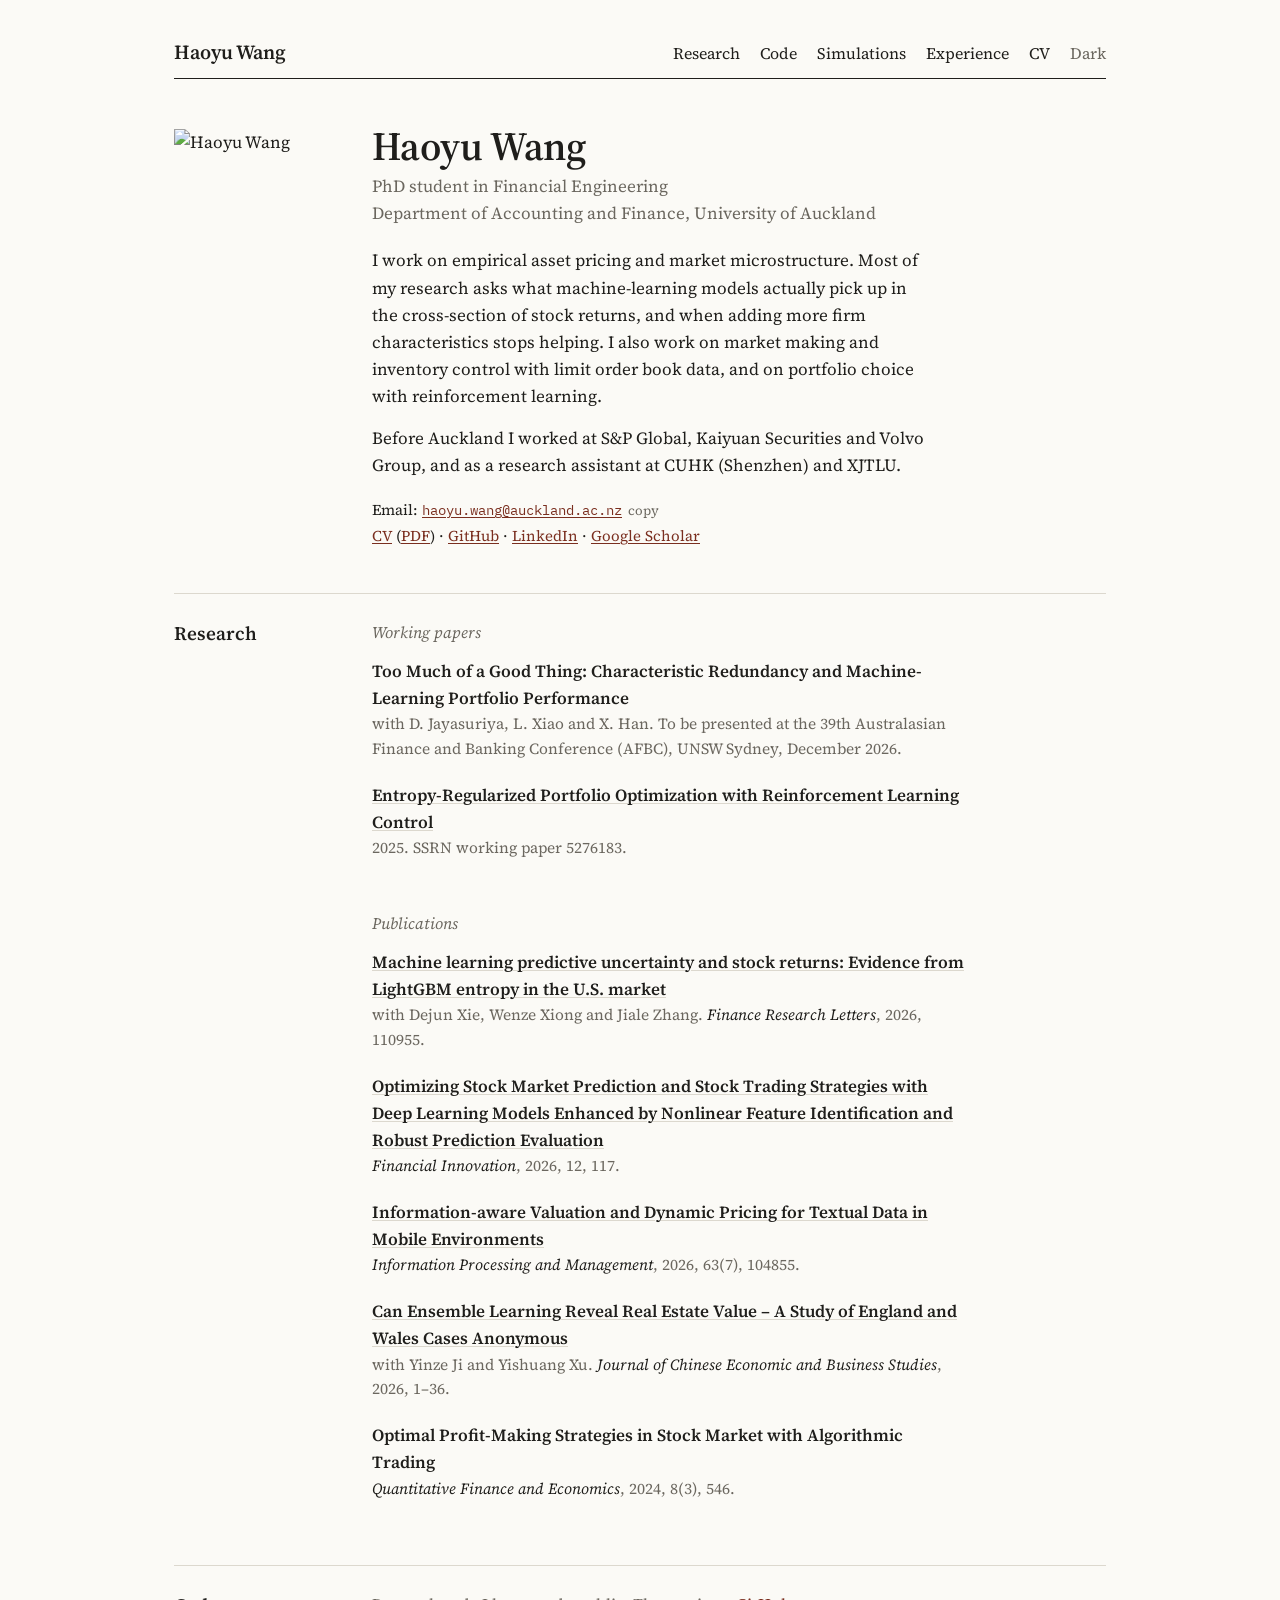
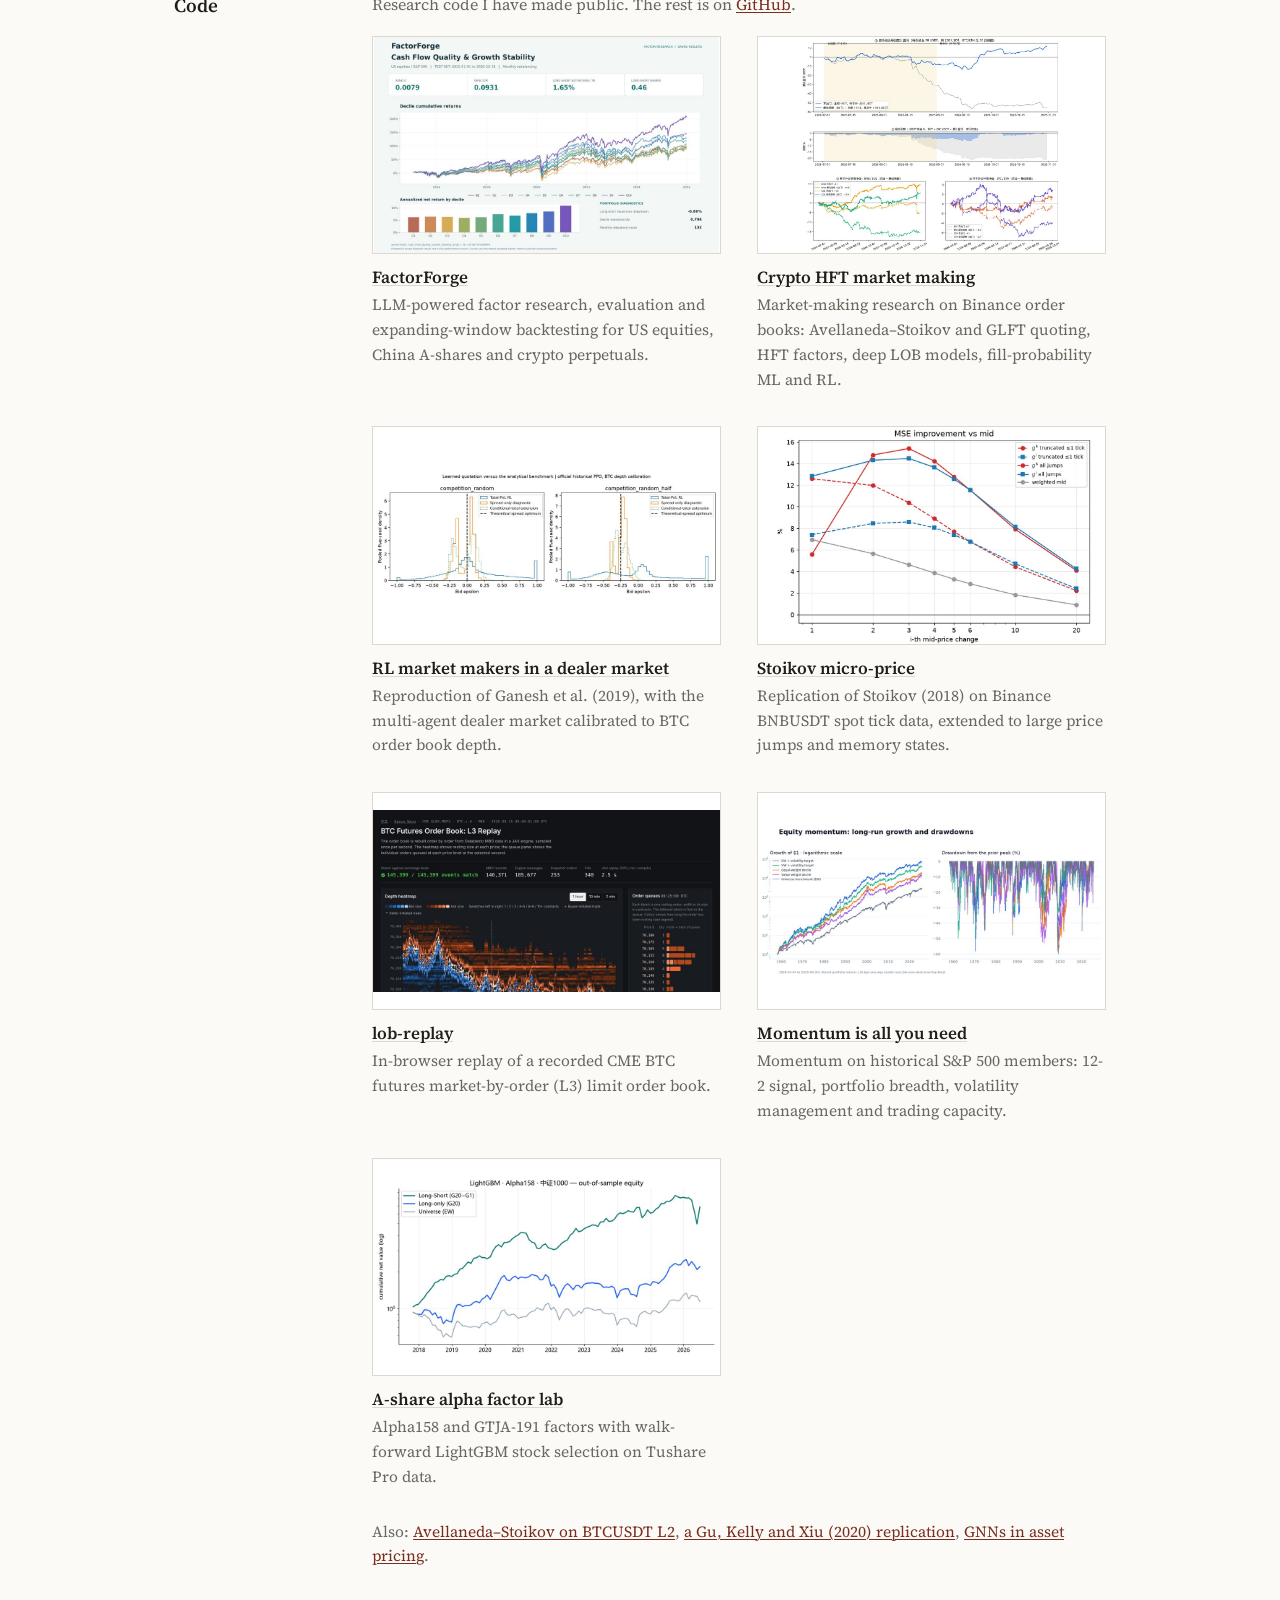
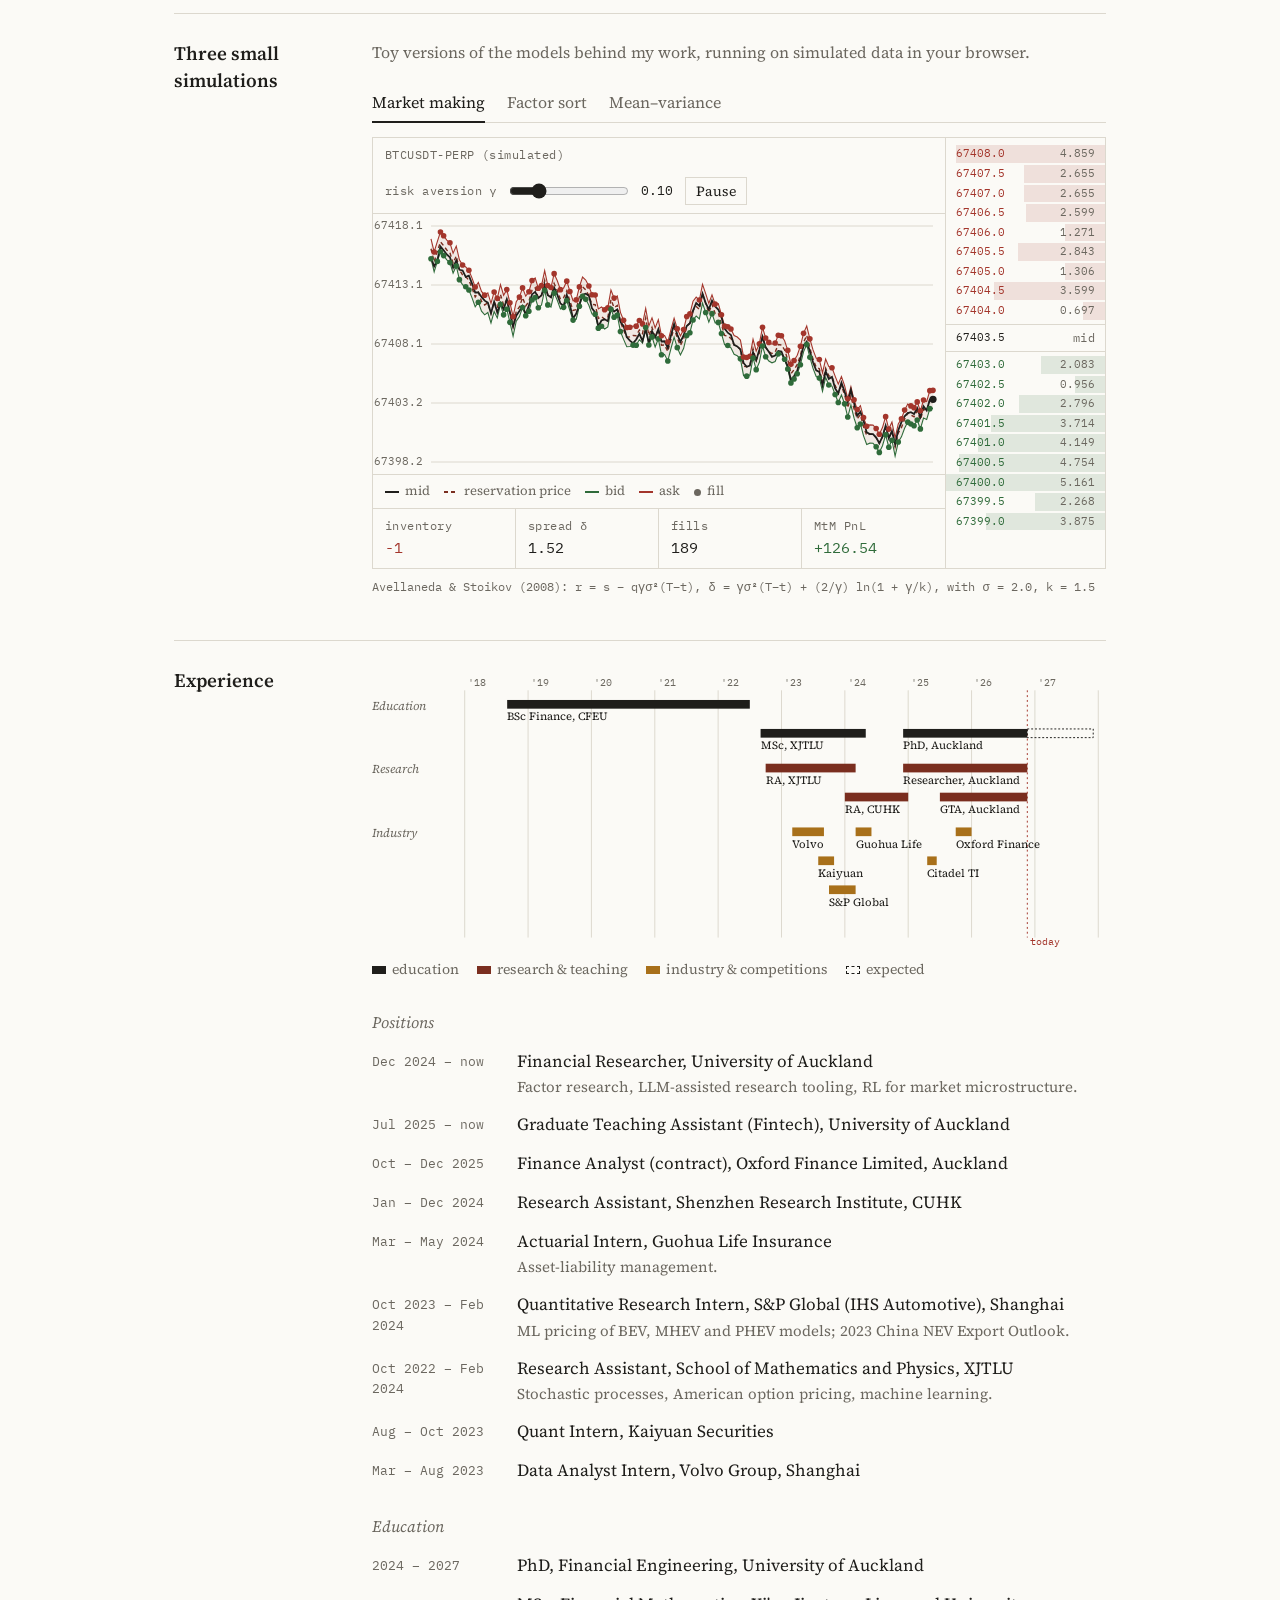
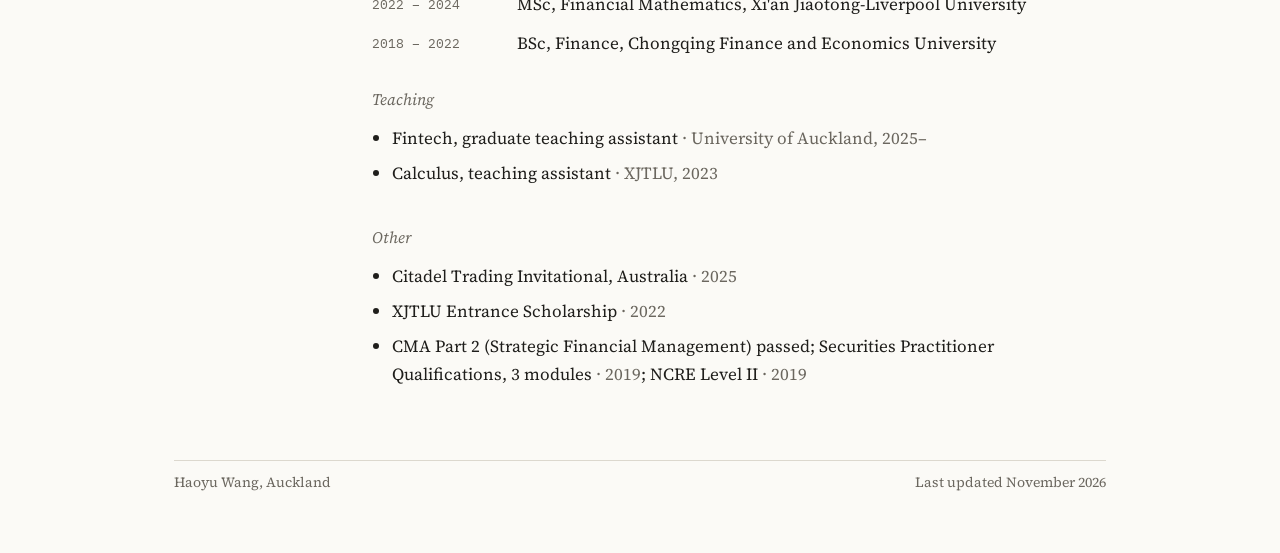
==== commit d131f8f6: "Add Stoikov (2018) micro-price replication to projects Co-Authored-By: Claude Opus 5.5 <noreply@anth" ====
--- a/index.html
+++ b/index.html
@@ -247,6 +247,8 @@
       <a href="https://github.com/Haoyu-tech/crypto-hft-market-making">Crypto HFT market making</a><span>Market-making research on Binance order books: Avellaneda&ndash;Stoikov and GLFT quoting, HFT factors, deep LOB models, fill-probability ML and RL.</span></li>
     <li><a class="fig" href="https://github.com/Haoyu-tech/reinforcement-learning-for-market-making-in-a-multi-agent-dealer-market" tabindex="-1" aria-hidden="true"><figure><img src="img/projects/rl-dealer.jpg" alt="Learned quote distributions against the analytical spread optimum" loading="lazy"></figure></a>
       <a href="https://github.com/Haoyu-tech/reinforcement-learning-for-market-making-in-a-multi-agent-dealer-market">RL market makers in a dealer market</a><span>Reproduction of Ganesh et al. (2019), with the multi-agent dealer market calibrated to BTC order book depth.</span></li>
+    <li><a class="fig" href="https://github.com/Haoyu-tech/Stoikov-2018-Micro-Price-Replication" tabindex="-1" aria-hidden="true"><figure><img src="img/projects/microprice.jpg" alt="Micro-price forecast gains with truncated versus all mid-price jumps" loading="lazy"></figure></a>
+      <a href="https://github.com/Haoyu-tech/Stoikov-2018-Micro-Price-Replication">Stoikov micro-price</a><span>Replication of Stoikov (2018) on Binance BNBUSDT spot tick data, extended to large price jumps and memory states.</span></li>
     <li><a class="fig" href="https://github.com/Haoyu-tech/lob-replay" tabindex="-1" aria-hidden="true"><figure><img src="img/projects/lob-replay.jpg" alt="Depth heatmap and order queues from the L3 order book replay" loading="lazy"></figure></a>
       <a href="https://github.com/Haoyu-tech/lob-replay">lob-replay</a><span>In-browser replay of a recorded CME BTC futures market-by-order (L3) limit order book.</span></li>
     <li><a class="fig" href="https://github.com/Haoyu-tech/Momentum-is-all-you-need" tabindex="-1" aria-hidden="true"><figure><img src="img/projects/momentum.jpg" alt="Long-run growth of momentum portfolios and drawdowns" loading="lazy"></figure></a>
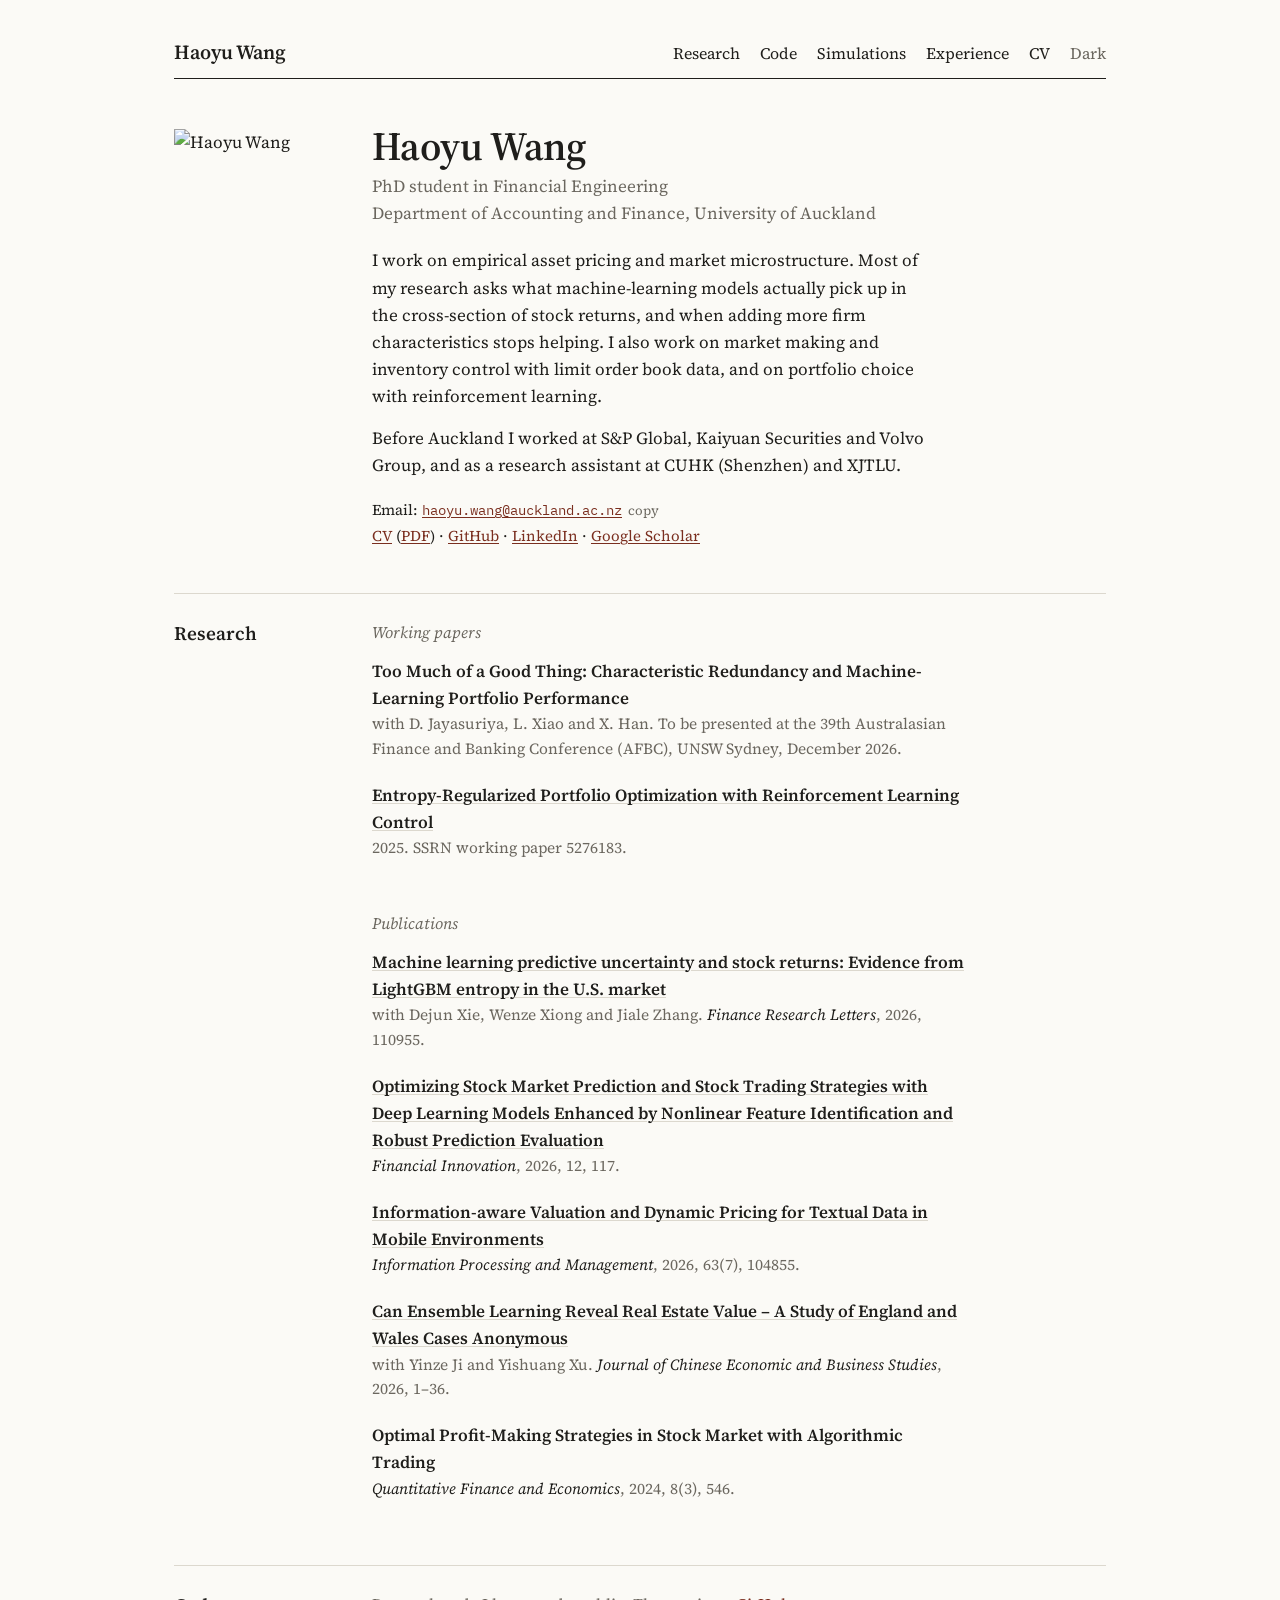
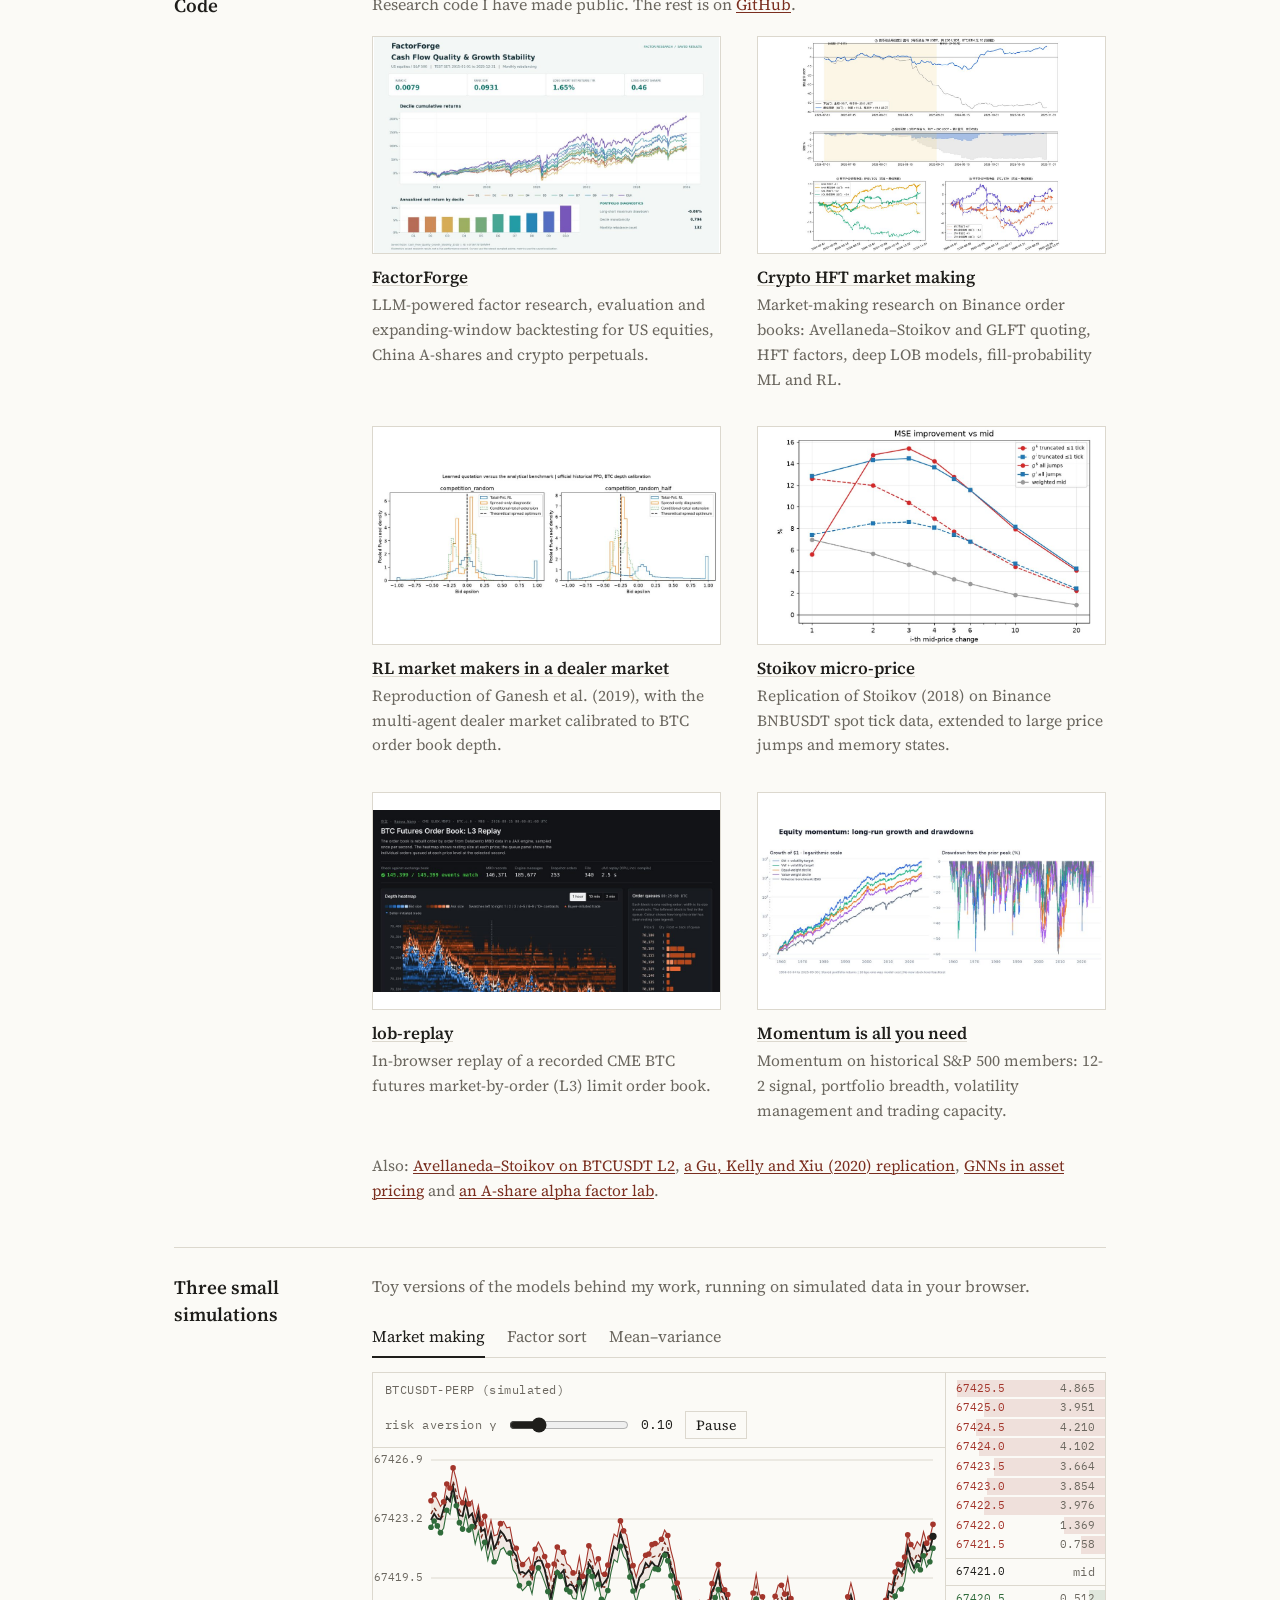
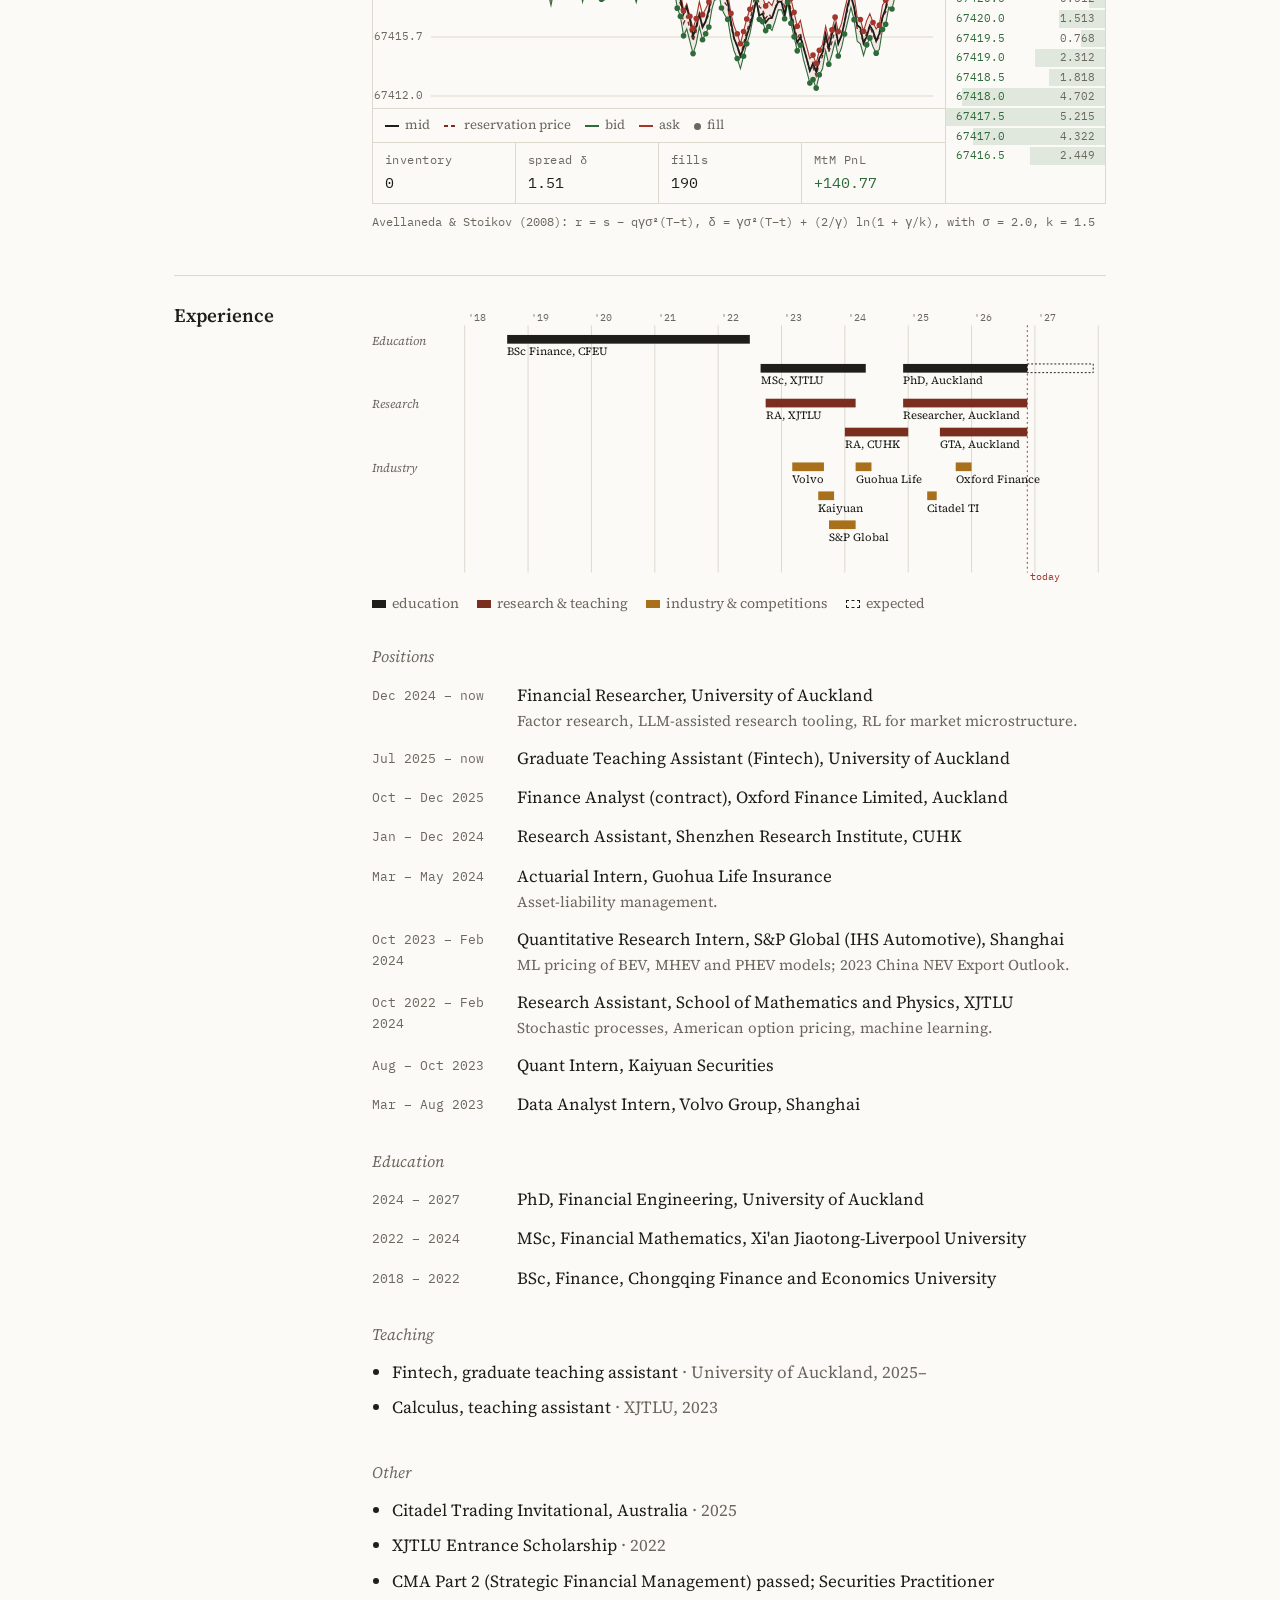
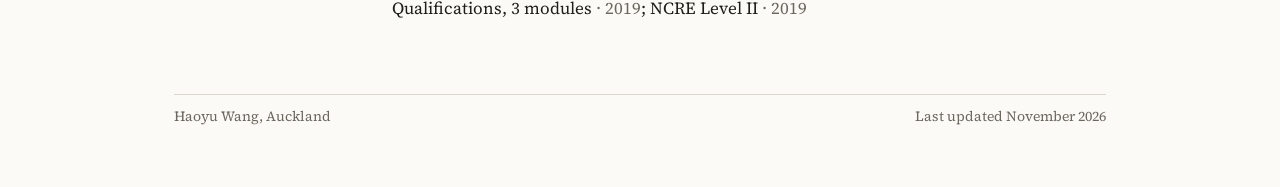
==== commit a8103855: "Move A-share factor lab to the Also line Co-Authored-By: Claude Opus 5.5 <noreply@anthropic.com>" ====
--- a/index.html
+++ b/index.html
@@ -253,10 +253,8 @@
       <a href="https://github.com/Haoyu-tech/lob-replay">lob-replay</a><span>In-browser replay of a recorded CME BTC futures market-by-order (L3) limit order book.</span></li>
     <li><a class="fig" href="https://github.com/Haoyu-tech/Momentum-is-all-you-need" tabindex="-1" aria-hidden="true"><figure><img src="img/projects/momentum.jpg" alt="Long-run growth of momentum portfolios and drawdowns" loading="lazy"></figure></a>
       <a href="https://github.com/Haoyu-tech/Momentum-is-all-you-need">Momentum is all you need</a><span>Momentum on historical S&amp;P 500 members: 12-2 signal, portfolio breadth, volatility management and trading capacity.</span></li>
-    <li><a class="fig" href="https://github.com/Haoyu-tech/astock-alpha-factor-lab" tabindex="-1" aria-hidden="true"><figure><img src="img/projects/astock.jpg" alt="Out-of-sample LightGBM equity curves on CSI 1000" loading="lazy"></figure></a>
-      <a href="https://github.com/Haoyu-tech/astock-alpha-factor-lab">A-share alpha factor lab</a><span>Alpha158 and GTJA-191 factors with walk-forward LightGBM stock selection on Tushare Pro data.</span></li>
   </ul>
-  <p class="also">Also: <a href="https://github.com/Haoyu-tech/An-Avellaneda-Stoikov-market-making-research-project-built-on-real-Binance-Futures-BTCUSDT-L2-data.">Avellaneda&ndash;Stoikov on BTCUSDT L2</a>, <a href="https://github.com/Haoyu-tech/Replicate-Empirical-Asset-Pricing-via-Machine-Learning-2020-RFS">a Gu, Kelly and Xiu (2020) replication</a>, <a href="https://github.com/Haoyu-tech/GNN-in-asset-pricing">GNNs in asset pricing</a>.</p>
+  <p class="also">Also: <a href="https://github.com/Haoyu-tech/An-Avellaneda-Stoikov-market-making-research-project-built-on-real-Binance-Futures-BTCUSDT-L2-data.">Avellaneda&ndash;Stoikov on BTCUSDT L2</a>, <a href="https://github.com/Haoyu-tech/Replicate-Empirical-Asset-Pricing-via-Machine-Learning-2020-RFS">a Gu, Kelly and Xiu (2020) replication</a>, <a href="https://github.com/Haoyu-tech/GNN-in-asset-pricing">GNNs in asset pricing</a> and <a href="https://github.com/Haoyu-tech/astock-alpha-factor-lab">an A-share alpha factor lab</a>.</p>
 </section>
 
 <section id="demos">
